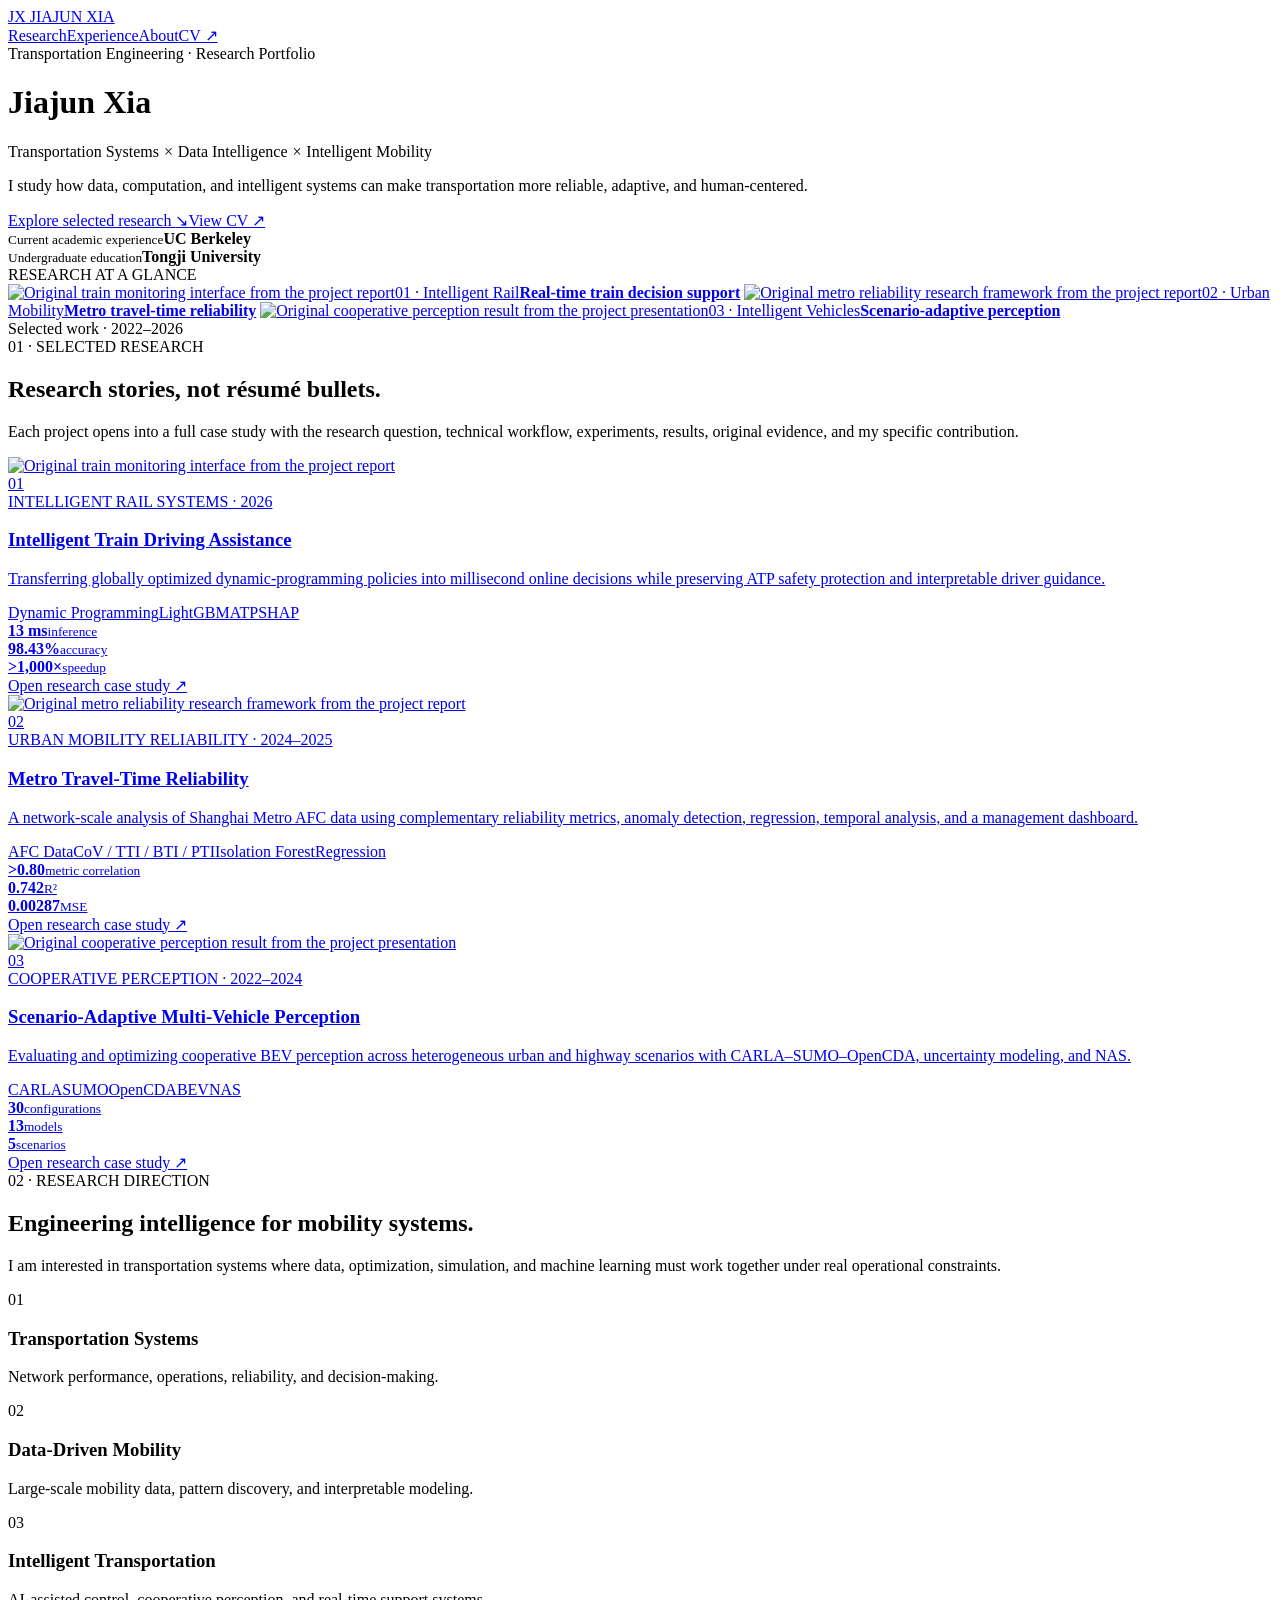
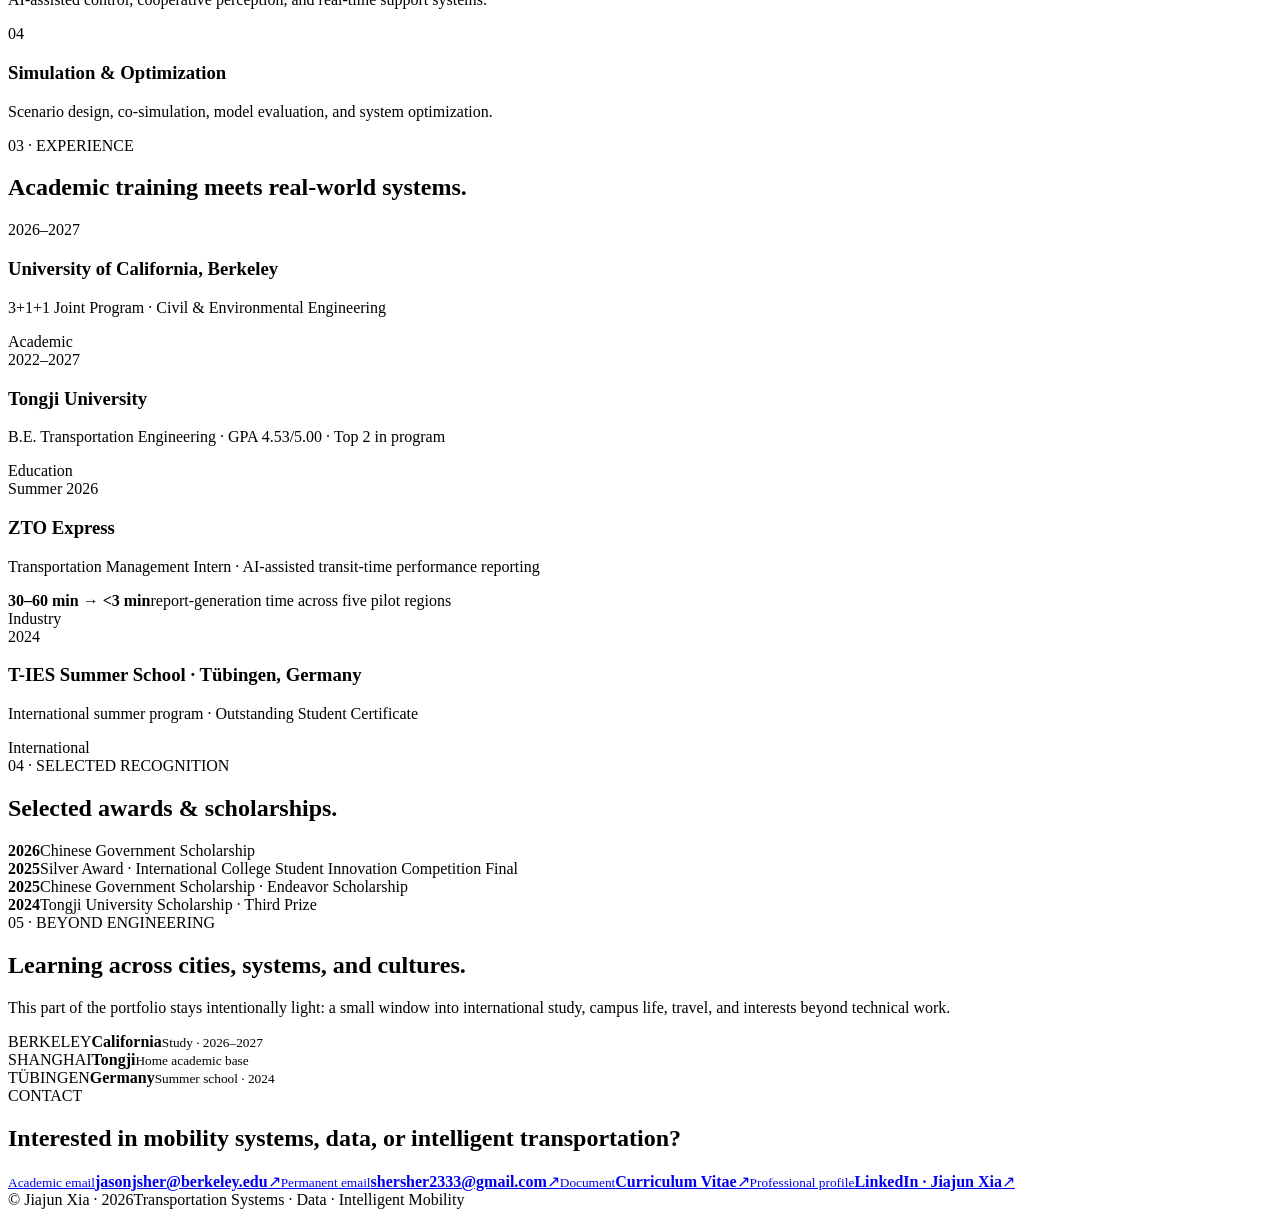
==== index.html @ 00200a8c "Add homepage" ====
<!DOCTYPE html>

<html lang="en">
<head>
<meta charset="utf-8"/><meta content="width=device-width,initial-scale=1" name="viewport"/>
<title>Jiajun Xia | Transportation Systems &amp; Intelligent Mobility</title>
<meta content="Jiajun Xia is a transportation engineering student and researcher working on intelligent mobility, data-driven transportation systems, and AI-enabled infrastructure." name="description"/>
<link href="styles.css" rel="stylesheet"/>
</head>
<body class="home">
<nav><div class="wrap nav-inner"><a class="brand" href="#top"><span>JX</span> JIAJUN XIA</a><div class="nav-links"><a href="#research">Research</a><a href="#experience">Experience</a><a href="#about">About</a><a class="nav-cv" href="resume_Jiajun_Xia.pdf">CV ↗</a></div></div></nav>
<main id="top">
<header class="hero-shell"><div class="wrap hero-v3">
<div class="hero-copy"><div class="status-row"><span class="status-dot"></span><span>Transportation Engineering · Research Portfolio</span></div><h1>Jiajun Xia</h1><p class="hero-domain">Transportation Systems <i>×</i> Data Intelligence <i>×</i> Intelligent Mobility</p><p class="hero-intro">I study how data, computation, and intelligent systems can make transportation more reliable, adaptive, and human-centered.</p><div class="actions"><a class="btn primary" href="#research">Explore selected research <span>↘</span></a><a class="btn ghost" href="resume_Jiajun_Xia.pdf">View CV <span>↗</span></a></div><div class="hero-affils"><div><small>Current academic experience</small><strong>UC Berkeley</strong></div><div><small>Undergraduate education</small><strong>Tongji University</strong></div></div></div>
<div aria-label="Research overview" class="hero-board"><div class="board-kicker">RESEARCH AT A GLANCE</div>
<a class="board-card board-card-a" href="research/train-driving.html"><img alt="Original train monitoring interface from the project report" src="assets/train/monitor-interface-original.jpeg"/><span>01 · Intelligent Rail</span><strong>Real-time train decision support</strong></a>
<a class="board-card board-card-b" href="research/metro-reliability.html"><img alt="Original metro reliability research framework from the project report" src="assets/metro/research-framework-original.jpeg"/><span>02 · Urban Mobility</span><strong>Metro travel-time reliability</strong></a>
<a class="board-card board-card-c" href="research/cooperative-perception.html"><img alt="Original cooperative perception result from the project presentation" src="assets/cooperative/perception-a.png"/><span>03 · Intelligent Vehicles</span><strong>Scenario-adaptive perception</strong></a>
<div class="board-note">Selected work · 2022–2026</div></div>
</div></header>
<section class="section-light" id="research"><div class="wrap"><div class="section-head-v3"><div><span class="micro-label">01 · SELECTED RESEARCH</span><h2>Research stories, not résumé bullets.</h2></div><p>Each project opens into a full case study with the research question, technical workflow, experiments, results, original evidence, and my specific contribution.</p></div>
<div class="research-stack">
<a class="research-card" href="research/train-driving.html"><div class="rc-visual"><img alt="Original train monitoring interface from the project report" src="assets/train/monitor-interface-original.jpeg"/><div class="rc-index">01</div></div><div class="rc-copy"><div class="rc-overline">INTELLIGENT RAIL SYSTEMS · 2026</div><h3>Intelligent Train Driving Assistance</h3><p>Transferring globally optimized dynamic-programming policies into millisecond online decisions while preserving ATP safety protection and interpretable driver guidance.</p><div class="tag-row"><span>Dynamic Programming</span><span>LightGBM</span><span>ATP</span><span>SHAP</span></div><div class="metric-row"><div><b>13 ms</b><small>inference</small></div><div><b>98.43%</b><small>accuracy</small></div><div><b>&gt;1,000×</b><small>speedup</small></div></div><div class="case-cta">Open research case study <span>↗</span></div></div></a>
<a class="research-card reverse" href="research/metro-reliability.html"><div class="rc-visual"><img alt="Original metro reliability research framework from the project report" src="assets/metro/research-framework-original.jpeg"/><div class="rc-index">02</div></div><div class="rc-copy"><div class="rc-overline">URBAN MOBILITY RELIABILITY · 2024–2025</div><h3>Metro Travel-Time Reliability</h3><p>A network-scale analysis of Shanghai Metro AFC data using complementary reliability metrics, anomaly detection, regression, temporal analysis, and a management dashboard.</p><div class="tag-row"><span>AFC Data</span><span>CoV / TTI / BTI / PTI</span><span>Isolation Forest</span><span>Regression</span></div><div class="metric-row"><div><b>&gt;0.80</b><small>metric correlation</small></div><div><b>0.742</b><small>R²</small></div><div><b>0.00287</b><small>MSE</small></div></div><div class="case-cta">Open research case study <span>↗</span></div></div></a>
<a class="research-card" href="research/cooperative-perception.html"><div class="rc-visual"><img alt="Original cooperative perception result from the project presentation" src="assets/cooperative/perception-a.png"/><div class="rc-index">03</div></div><div class="rc-copy"><div class="rc-overline">COOPERATIVE PERCEPTION · 2022–2024</div><h3>Scenario-Adaptive Multi-Vehicle Perception</h3><p>Evaluating and optimizing cooperative BEV perception across heterogeneous urban and highway scenarios with CARLA–SUMO–OpenCDA, uncertainty modeling, and NAS.</p><div class="tag-row"><span>CARLA</span><span>SUMO</span><span>OpenCDA</span><span>BEV</span><span>NAS</span></div><div class="metric-row"><div><b>30</b><small>configurations</small></div><div><b>13</b><small>models</small></div><div><b>5</b><small>scenarios</small></div></div><div class="case-cta">Open research case study <span>↗</span></div></div></a>
</div></div></section>
<section class="capability-section" id="about"><div class="wrap capability-grid"><div class="capability-copy"><span class="micro-label light">02 · RESEARCH DIRECTION</span><h2>Engineering intelligence for mobility systems.</h2><p>I am interested in transportation systems where data, optimization, simulation, and machine learning must work together under real operational constraints.</p></div><div class="capability-map"><div class="cap-item"><span>01</span><h3>Transportation Systems</h3><p>Network performance, operations, reliability, and decision-making.</p></div><div class="cap-item"><span>02</span><h3>Data-Driven Mobility</h3><p>Large-scale mobility data, pattern discovery, and interpretable modeling.</p></div><div class="cap-item"><span>03</span><h3>Intelligent Transportation</h3><p>AI-assisted control, cooperative perception, and real-time support systems.</p></div><div class="cap-item"><span>04</span><h3>Simulation &amp; Optimization</h3><p>Scenario design, co-simulation, model evaluation, and system optimization.</p></div></div></div></section>
<section class="section-light" id="experience"><div class="wrap"><div class="section-head-v3 compact"><div><span class="micro-label">03 · EXPERIENCE</span><h2>Academic training meets real-world systems.</h2></div></div><div class="timeline-v3"><div class="tl-row"><div class="tl-year">2026–2027</div><div class="tl-dot"></div><div class="tl-main"><h3>University of California, Berkeley</h3><p>3+1+1 Joint Program · Civil &amp; Environmental Engineering</p></div><div class="tl-type">Academic</div></div><div class="tl-row"><div class="tl-year">2022–2027</div><div class="tl-dot"></div><div class="tl-main"><h3>Tongji University</h3><p>B.E. Transportation Engineering · GPA 4.53/5.00 · Top 2 in program</p></div><div class="tl-type">Education</div></div><div class="tl-row"><div class="tl-year">Summer 2026</div><div class="tl-dot accent"></div><div class="tl-main"><h3>ZTO Express</h3><p>Transportation Management Intern · AI-assisted transit-time performance reporting</p><div class="impact-inline"><b>30–60 min → &lt;3 min</b><span>report-generation time across five pilot regions</span></div></div><div class="tl-type">Industry</div></div><div class="tl-row"><div class="tl-year">2024</div><div class="tl-dot"></div><div class="tl-main"><h3>T-IES Summer School · Tübingen, Germany</h3><p>International summer program · Outstanding Student Certificate</p></div><div class="tl-type">International</div></div></div></div></section>
<section class="recognition-v3"><div class="wrap recog-grid"><div><span class="micro-label light">04 · SELECTED RECOGNITION</span><h2>Selected awards &amp; scholarships.</h2></div><div class="recog-list"><div><b>2026</b><span>Chinese Government Scholarship</span></div><div><b>2025</b><span>Silver Award · International College Student Innovation Competition Final</span></div><div><b>2025</b><span>Chinese Government Scholarship · Endeavor Scholarship</span></div><div><b>2024</b><span>Tongji University Scholarship · Third Prize</span></div></div></div></section>
<section class="beyond-v3"><div class="wrap"><div class="section-head-v3"><div><span class="micro-label">05 · BEYOND ENGINEERING</span><h2>Learning across cities, systems, and cultures.</h2></div><p>This part of the portfolio stays intentionally light: a small window into international study, campus life, travel, and interests beyond technical work.</p></div><div class="place-v3-grid"><div class="place-v3"><span>BERKELEY</span><strong>California</strong><small>Study · 2026–2027</small></div><div class="place-v3"><span>SHANGHAI</span><strong>Tongji</strong><small>Home academic base</small></div><div class="place-v3"><span>TÜBINGEN</span><strong>Germany</strong><small>Summer school · 2024</small></div></div></div></section>
<section class="contact-v3" id="contact"><div class="wrap contact-v3-inner"><div><span class="micro-label light">CONTACT</span><h2>Interested in mobility systems, data, or intelligent transportation?</h2></div><div class="contact-links"><a href="mailto:jasonjsher@berkeley.edu"><small>Academic email</small><strong>jasonjsher@berkeley.edu</strong><span>↗</span></a><a href="mailto:shersher2333@gmail.com"><small>Permanent email</small><strong>shersher2333@gmail.com</strong><span>↗</span></a><a href="resume_Jiajun_Xia.pdf"><small>Document</small><strong>Curriculum Vitae</strong><span>↗</span></a><a href="https://www.linkedin.com/in/jiajun-xia-87ab18298/" rel="noopener noreferrer" target="_blank"><small>Professional profile</small><strong>LinkedIn · Jiajun Xia</strong><span>↗</span></a></div><footer><span>© Jiajun Xia · 2026</span><span>Transportation Systems · Data · Intelligent Mobility</span></footer></div></section>
</main></body></html>
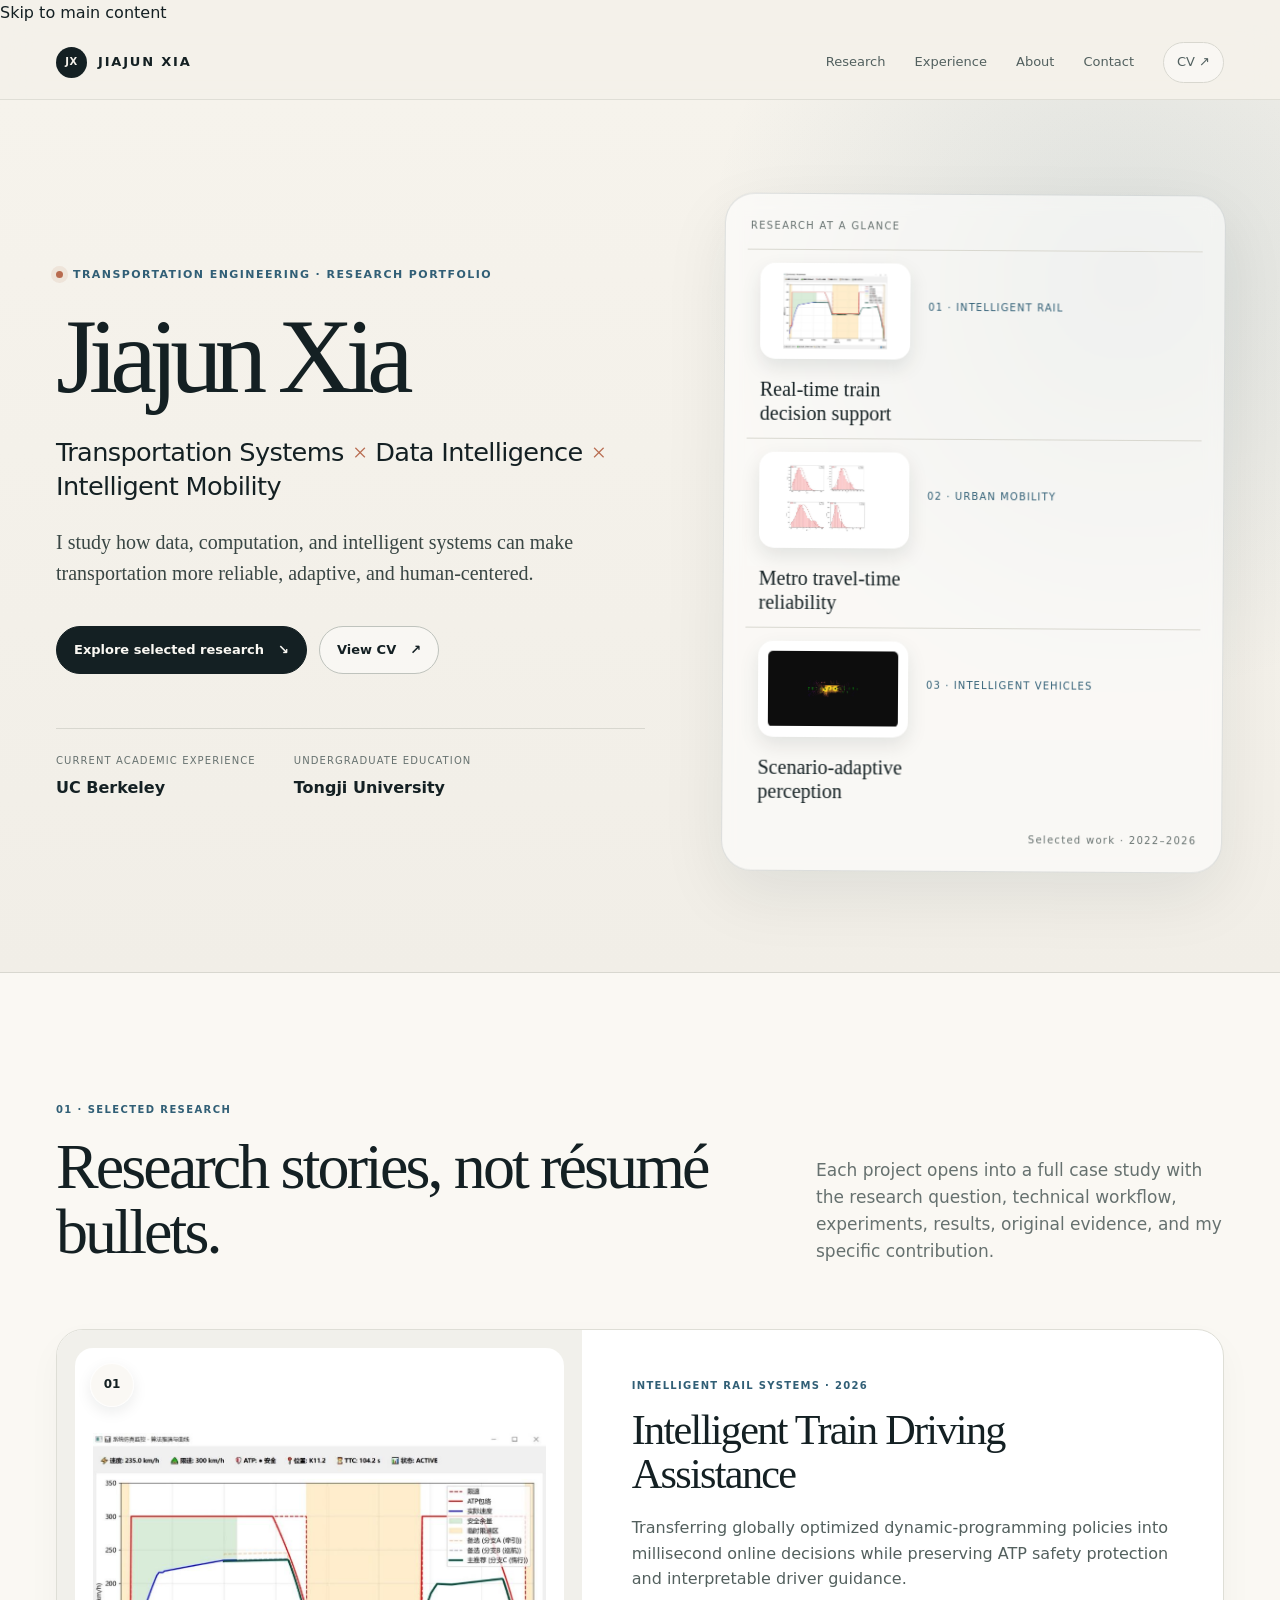
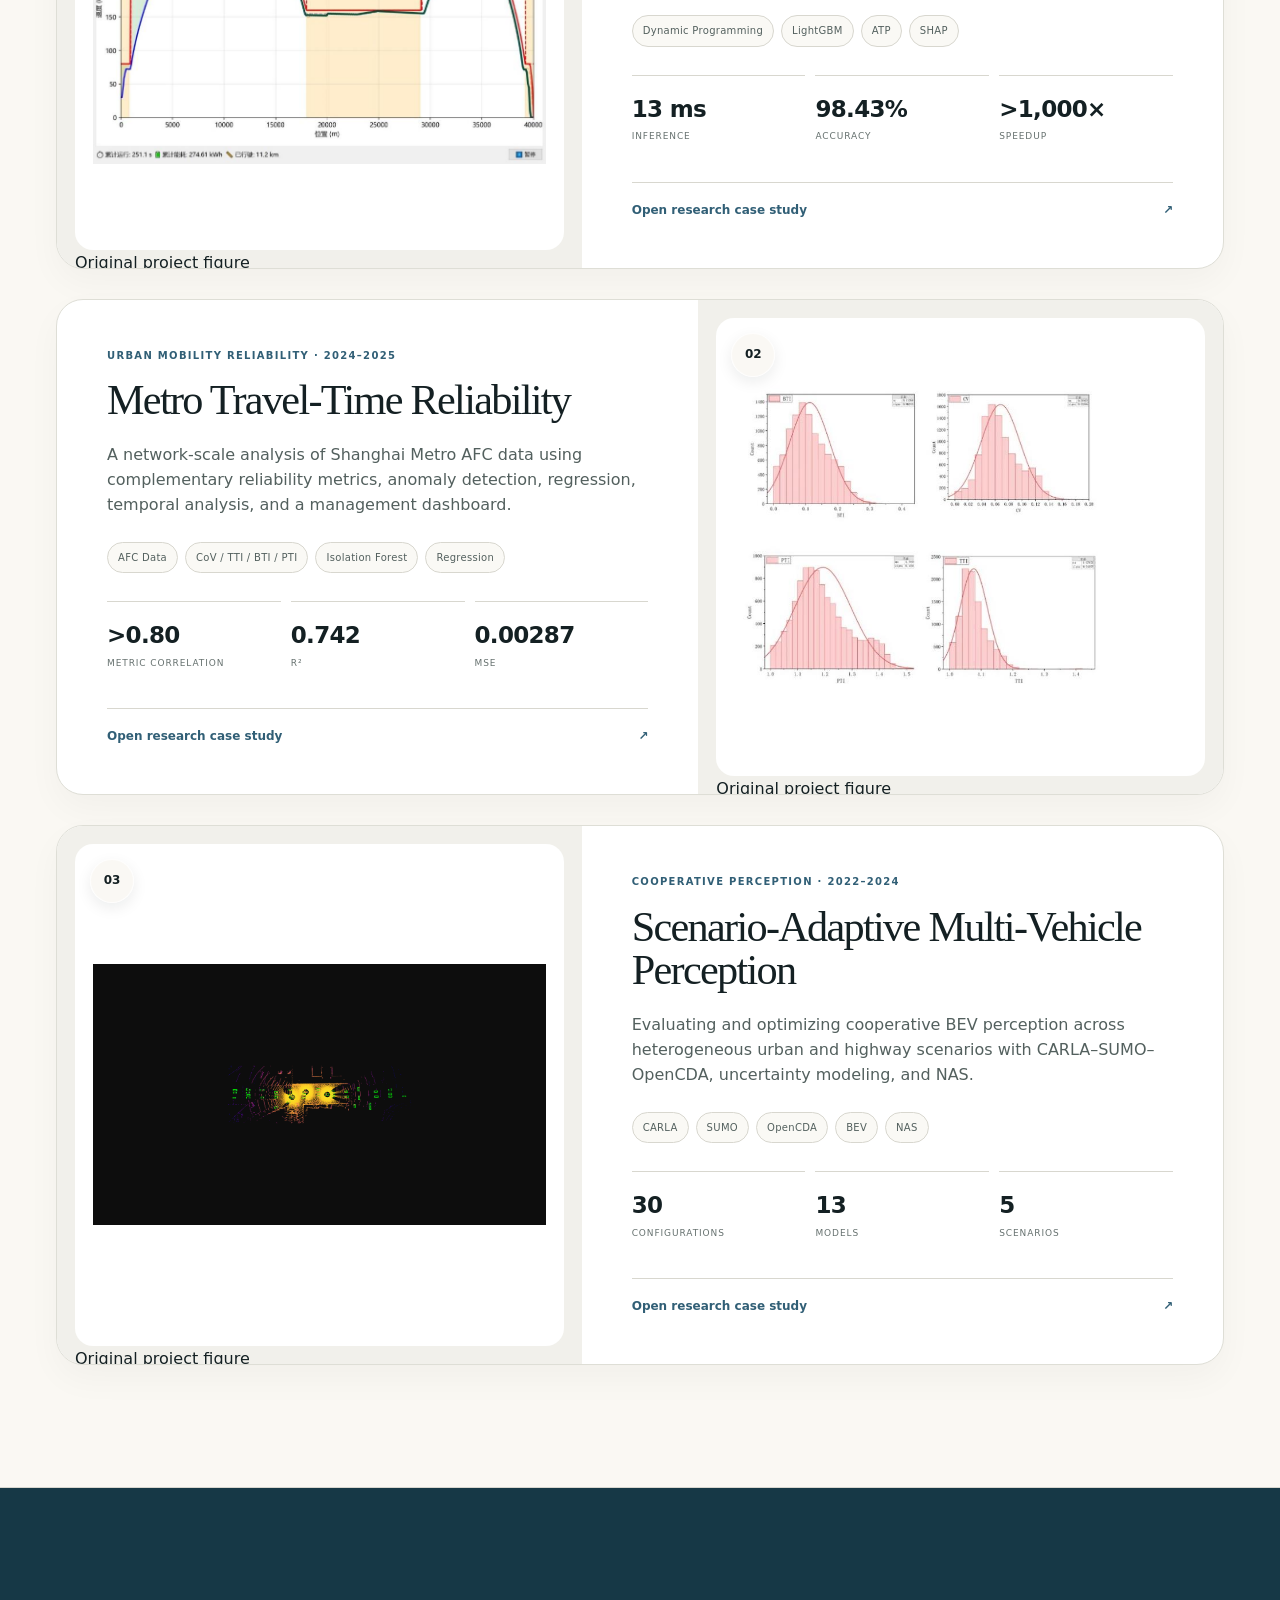
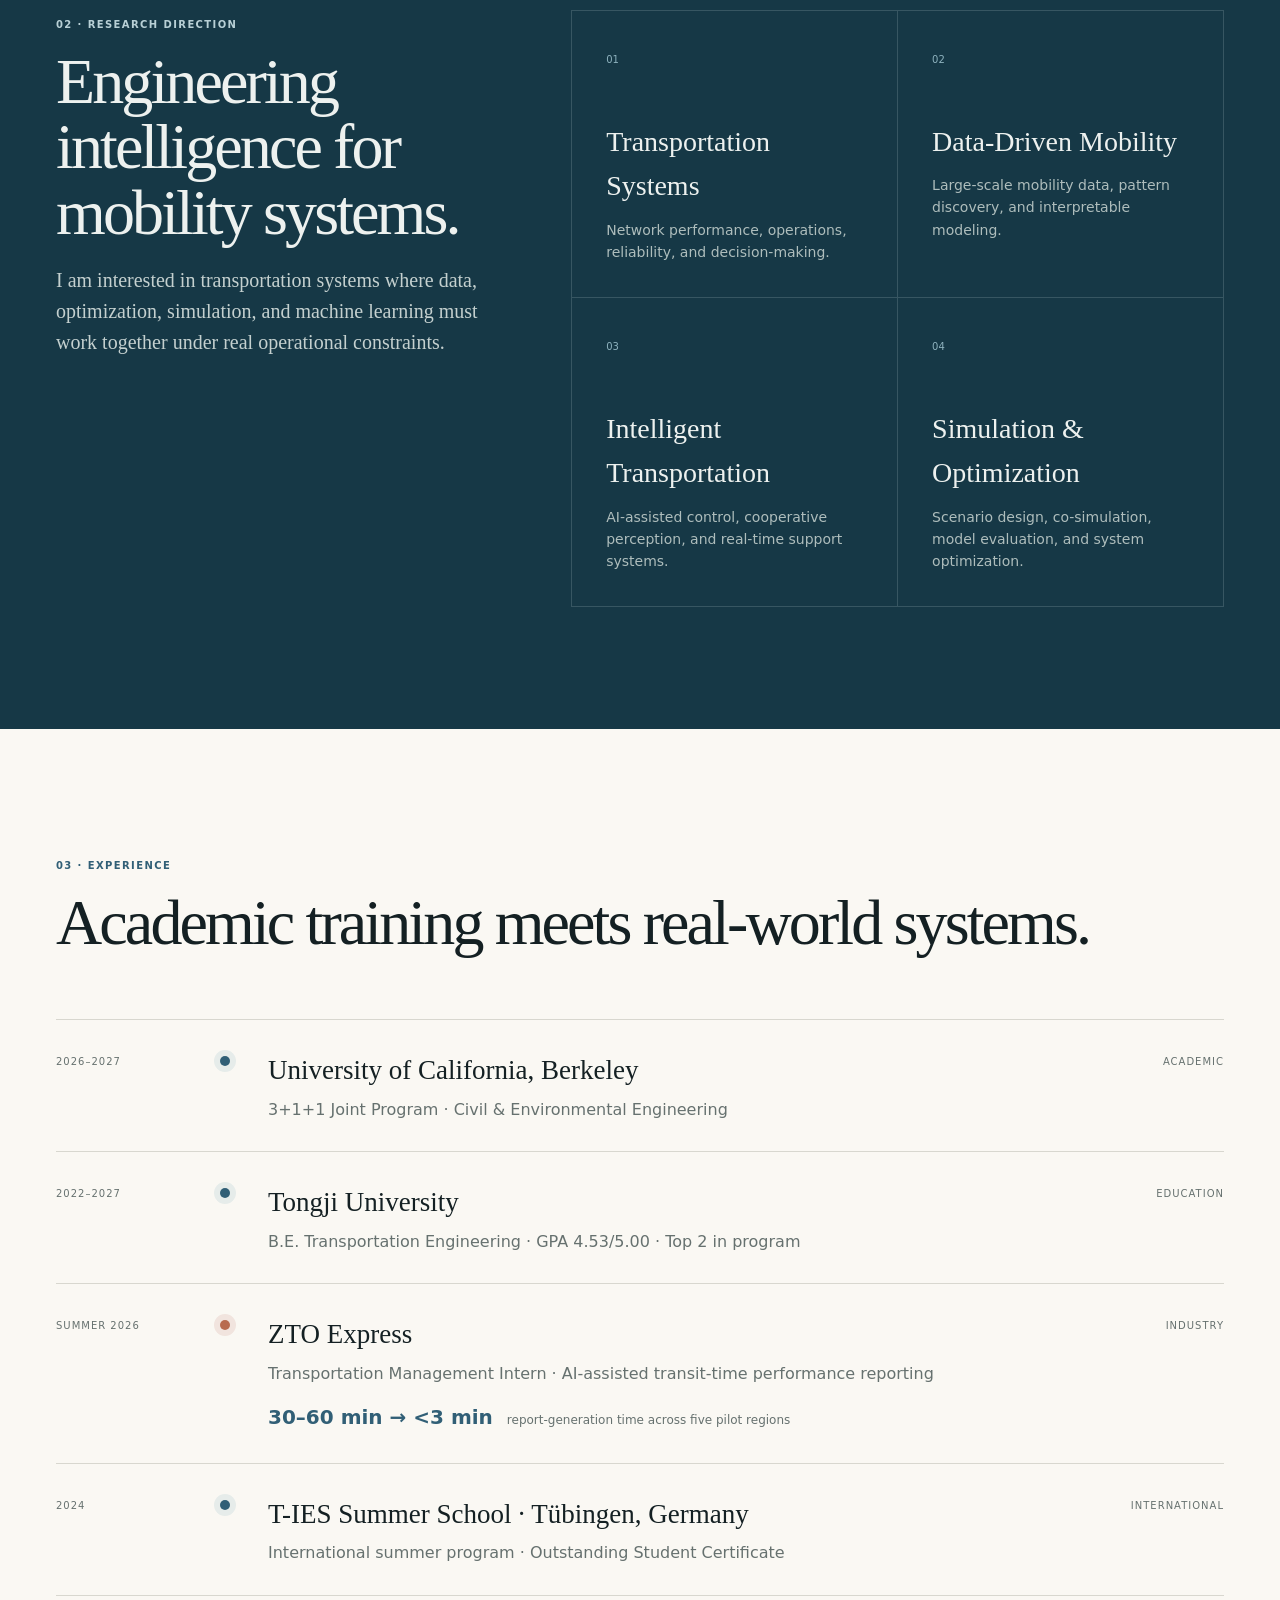
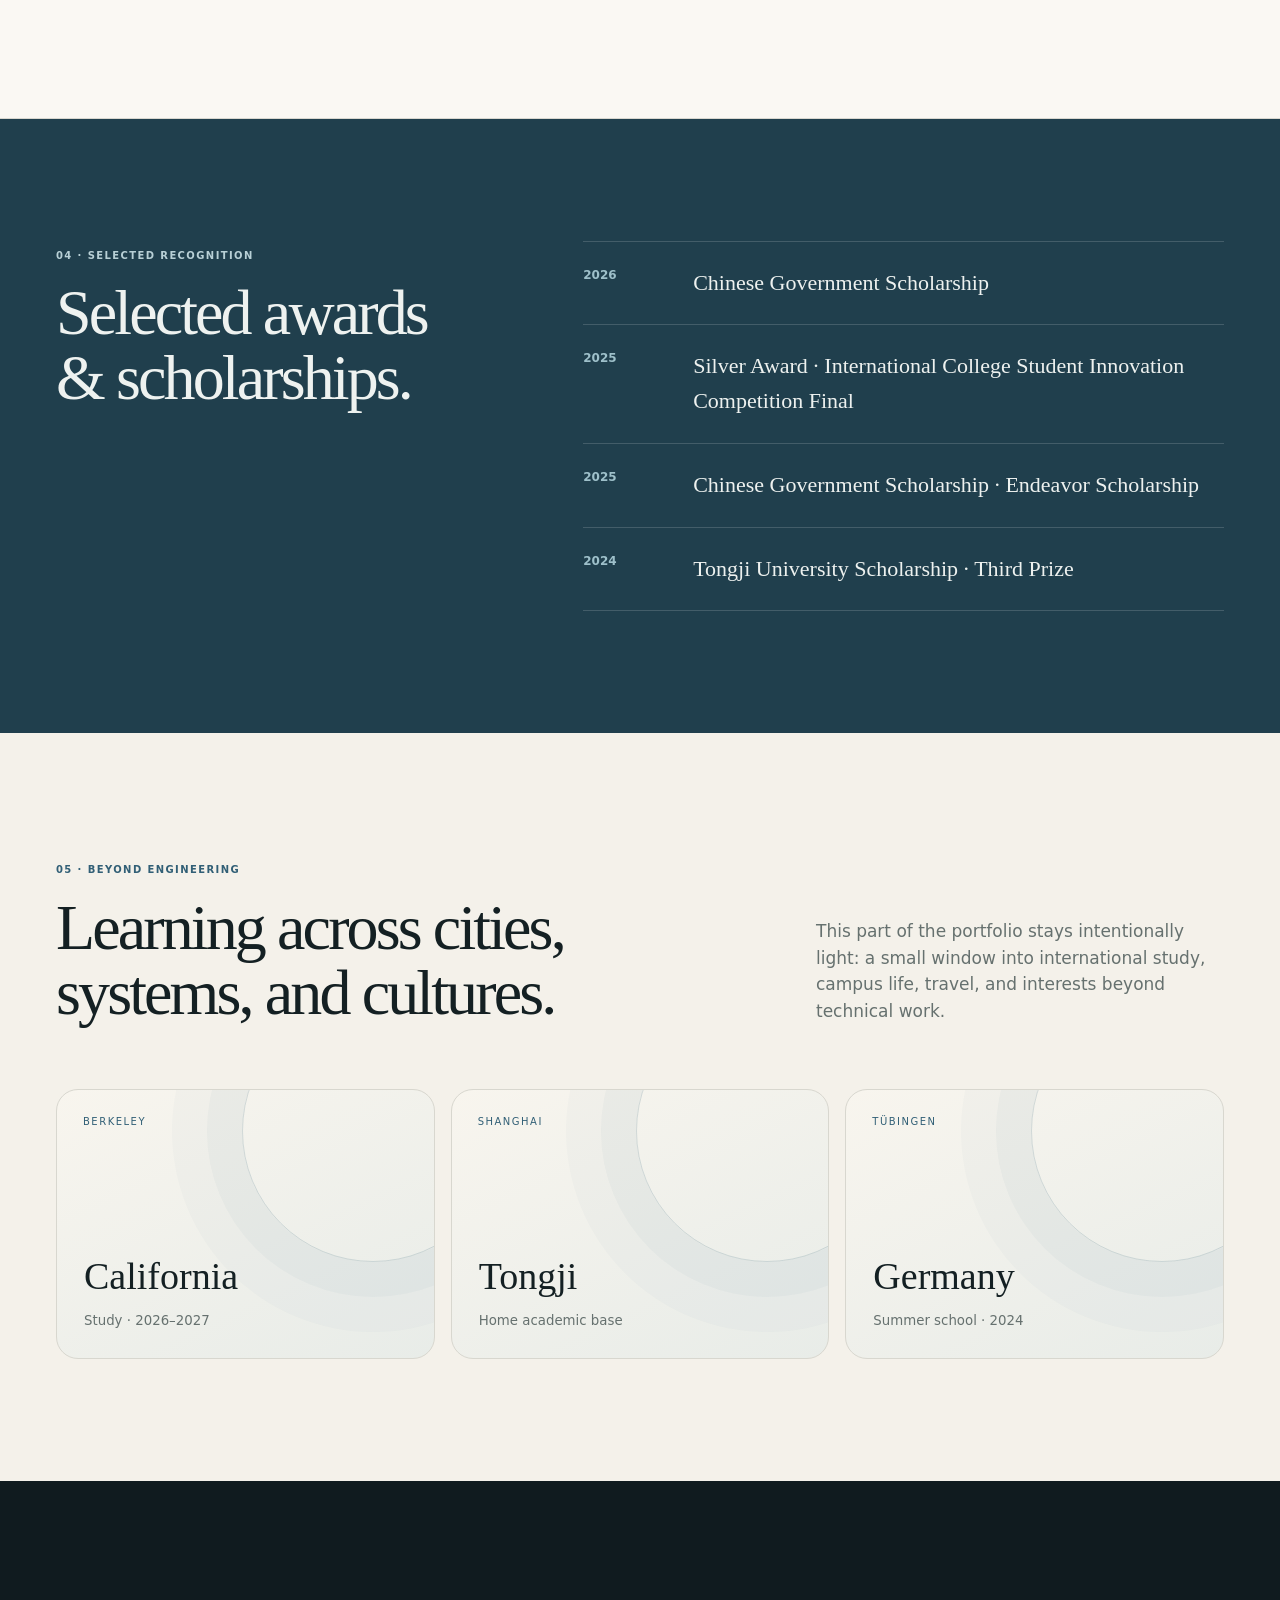
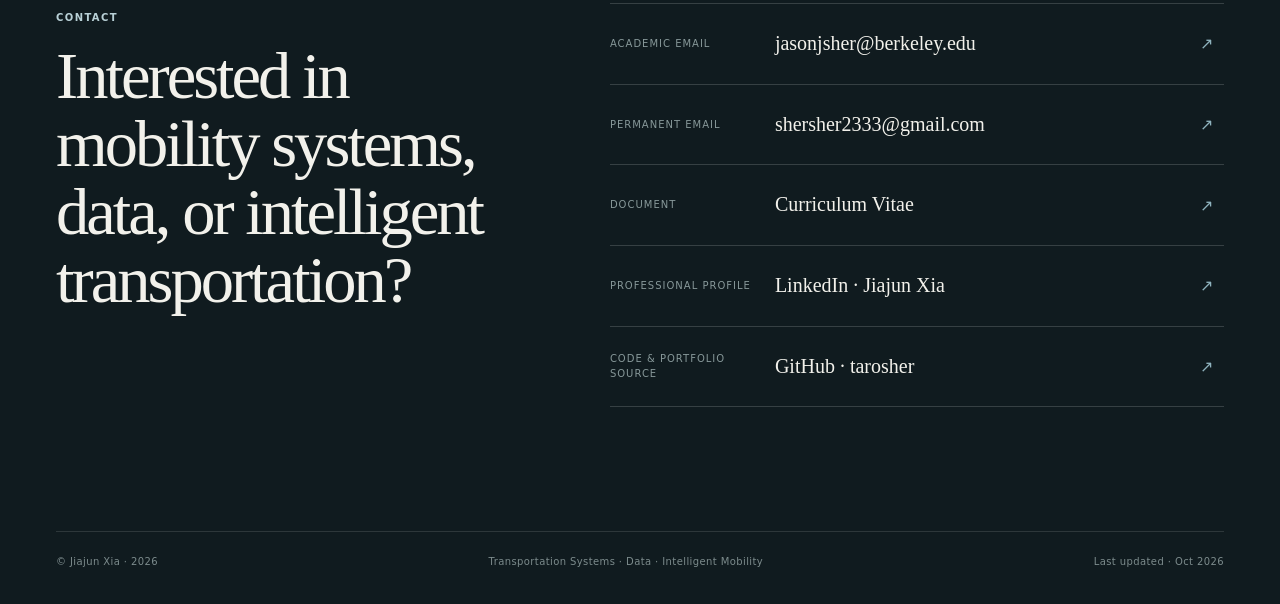
==== commit 375423c9: "Polish homepage presentation, metadata, navigation, and provenance" ====
--- a/index.html
+++ b/index.html
@@ -6,27 +6,27 @@
 <title>Jiajun Xia | Transportation Systems &amp; Intelligent Mobility</title>
 <meta content="Jiajun Xia is a transportation engineering student and researcher working on intelligent mobility, data-driven transportation systems, and AI-enabled infrastructure." name="description"/>
 <link href="styles.css" rel="stylesheet"/>
-</head>
-<body class="home">
-<nav><div class="wrap nav-inner"><a class="brand" href="#top"><span>JX</span> JIAJUN XIA</a><div class="nav-links"><a href="#research">Research</a><a href="#experience">Experience</a><a href="#about">About</a><a class="nav-cv" href="resume_Jiajun_Xia.pdf">CV ↗</a></div></div></nav>
+<meta content="#f4f1ea" name="theme-color"/><meta content="index, follow" name="robots"/><meta content="Jiajun Xia | Transportation Systems &amp; Intelligent Mobility" property="og:title"/><meta content="Academic portfolio of Jiajun Xia, focused on transportation systems, data-driven mobility, intelligent transportation, and simulation." property="og:description"/><meta content="website" property="og:type"/><meta content="https://jiajun-xia-website.vercel.app/" property="og:url"/><meta content="summary" name="twitter:card"/><link href="favicon.svg" rel="icon" type="image/svg+xml"/><link href="https://jiajun-xia-website.vercel.app/" rel="canonical"/></head>
+<body class="home"><a class="skip-link" href="#top">Skip to main content</a>
+<nav><div class="wrap nav-inner"><a class="brand" href="#top"><span>JX</span> JIAJUN XIA</a><div class="nav-links"><a href="#research">Research</a><a href="#experience">Experience</a><a href="#about">About</a><a href="#contact">Contact</a><a class="nav-cv" href="resume_Jiajun_Xia.pdf" rel="noopener noreferrer" target="_blank">CV ↗</a></div></div></nav>
 <main id="top">
 <header class="hero-shell"><div class="wrap hero-v3">
-<div class="hero-copy"><div class="status-row"><span class="status-dot"></span><span>Transportation Engineering · Research Portfolio</span></div><h1>Jiajun Xia</h1><p class="hero-domain">Transportation Systems <i>×</i> Data Intelligence <i>×</i> Intelligent Mobility</p><p class="hero-intro">I study how data, computation, and intelligent systems can make transportation more reliable, adaptive, and human-centered.</p><div class="actions"><a class="btn primary" href="#research">Explore selected research <span>↘</span></a><a class="btn ghost" href="resume_Jiajun_Xia.pdf">View CV <span>↗</span></a></div><div class="hero-affils"><div><small>Current academic experience</small><strong>UC Berkeley</strong></div><div><small>Undergraduate education</small><strong>Tongji University</strong></div></div></div>
+<div class="hero-copy"><div class="status-row"><span class="status-dot"></span><span>Transportation Engineering · Research Portfolio</span></div><h1>Jiajun Xia</h1><p class="hero-domain">Transportation Systems <i>×</i> Data Intelligence <i>×</i> Intelligent Mobility</p><p class="hero-intro">I study how data, computation, and intelligent systems can make transportation more reliable, adaptive, and human-centered.</p><div class="actions"><a class="btn primary" href="#research">Explore selected research <span>↘</span></a><a class="btn ghost" href="resume_Jiajun_Xia.pdf" rel="noopener noreferrer" target="_blank">View CV <span>↗</span></a></div><div class="hero-affils"><div><small>Current academic experience</small><strong>UC Berkeley</strong></div><div><small>Undergraduate education</small><strong>Tongji University</strong></div></div></div>
 <div aria-label="Research overview" class="hero-board"><div class="board-kicker">RESEARCH AT A GLANCE</div>
 <a class="board-card board-card-a" href="research/train-driving.html"><img alt="Original train monitoring interface from the project report" src="assets/train/monitor-interface-original.jpeg"/><span>01 · Intelligent Rail</span><strong>Real-time train decision support</strong></a>
-<a class="board-card board-card-b" href="research/metro-reliability.html"><img alt="Original metro reliability research framework from the project report" src="assets/metro/research-framework-original.jpeg"/><span>02 · Urban Mobility</span><strong>Metro travel-time reliability</strong></a>
+<a class="board-card board-card-b" href="research/metro-reliability.html"><img alt="Original metro travel-time reliability distributions from the project report" src="assets/metro/reliability-distributions.jpg"/><span>02 · Urban Mobility</span><strong>Metro travel-time reliability</strong></a>
 <a class="board-card board-card-c" href="research/cooperative-perception.html"><img alt="Original cooperative perception result from the project presentation" src="assets/cooperative/perception-a.png"/><span>03 · Intelligent Vehicles</span><strong>Scenario-adaptive perception</strong></a>
 <div class="board-note">Selected work · 2022–2026</div></div>
 </div></header>
 <section class="section-light" id="research"><div class="wrap"><div class="section-head-v3"><div><span class="micro-label">01 · SELECTED RESEARCH</span><h2>Research stories, not résumé bullets.</h2></div><p>Each project opens into a full case study with the research question, technical workflow, experiments, results, original evidence, and my specific contribution.</p></div>
 <div class="research-stack">
-<a class="research-card" href="research/train-driving.html"><div class="rc-visual"><img alt="Original train monitoring interface from the project report" src="assets/train/monitor-interface-original.jpeg"/><div class="rc-index">01</div></div><div class="rc-copy"><div class="rc-overline">INTELLIGENT RAIL SYSTEMS · 2026</div><h3>Intelligent Train Driving Assistance</h3><p>Transferring globally optimized dynamic-programming policies into millisecond online decisions while preserving ATP safety protection and interpretable driver guidance.</p><div class="tag-row"><span>Dynamic Programming</span><span>LightGBM</span><span>ATP</span><span>SHAP</span></div><div class="metric-row"><div><b>13 ms</b><small>inference</small></div><div><b>98.43%</b><small>accuracy</small></div><div><b>&gt;1,000×</b><small>speedup</small></div></div><div class="case-cta">Open research case study <span>↗</span></div></div></a>
-<a class="research-card reverse" href="research/metro-reliability.html"><div class="rc-visual"><img alt="Original metro reliability research framework from the project report" src="assets/metro/research-framework-original.jpeg"/><div class="rc-index">02</div></div><div class="rc-copy"><div class="rc-overline">URBAN MOBILITY RELIABILITY · 2024–2025</div><h3>Metro Travel-Time Reliability</h3><p>A network-scale analysis of Shanghai Metro AFC data using complementary reliability metrics, anomaly detection, regression, temporal analysis, and a management dashboard.</p><div class="tag-row"><span>AFC Data</span><span>CoV / TTI / BTI / PTI</span><span>Isolation Forest</span><span>Regression</span></div><div class="metric-row"><div><b>&gt;0.80</b><small>metric correlation</small></div><div><b>0.742</b><small>R²</small></div><div><b>0.00287</b><small>MSE</small></div></div><div class="case-cta">Open research case study <span>↗</span></div></div></a>
-<a class="research-card" href="research/cooperative-perception.html"><div class="rc-visual"><img alt="Original cooperative perception result from the project presentation" src="assets/cooperative/perception-a.png"/><div class="rc-index">03</div></div><div class="rc-copy"><div class="rc-overline">COOPERATIVE PERCEPTION · 2022–2024</div><h3>Scenario-Adaptive Multi-Vehicle Perception</h3><p>Evaluating and optimizing cooperative BEV perception across heterogeneous urban and highway scenarios with CARLA–SUMO–OpenCDA, uncertainty modeling, and NAS.</p><div class="tag-row"><span>CARLA</span><span>SUMO</span><span>OpenCDA</span><span>BEV</span><span>NAS</span></div><div class="metric-row"><div><b>30</b><small>configurations</small></div><div><b>13</b><small>models</small></div><div><b>5</b><small>scenarios</small></div></div><div class="case-cta">Open research case study <span>↗</span></div></div></a>
+<a class="research-card" href="research/train-driving.html"><div class="rc-visual"><img alt="Original train monitoring interface from the project report" decoding="async" loading="lazy" src="assets/train/monitor-interface-original.jpeg"/><div class="rc-index">01</div><span class="artifact-badge">Original project figure</span></div><div class="rc-copy"><div class="rc-overline">INTELLIGENT RAIL SYSTEMS · 2026</div><h3>Intelligent Train Driving Assistance</h3><p>Transferring globally optimized dynamic-programming policies into millisecond online decisions while preserving ATP safety protection and interpretable driver guidance.</p><div class="tag-row"><span>Dynamic Programming</span><span>LightGBM</span><span>ATP</span><span>SHAP</span></div><div class="metric-row"><div><b>13 ms</b><small>inference</small></div><div><b>98.43%</b><small>accuracy</small></div><div><b>&gt;1,000×</b><small>speedup</small></div></div><div class="case-cta">Open research case study <span>↗</span></div></div></a>
+<a class="research-card reverse" href="research/metro-reliability.html"><div class="rc-visual"><img alt="Original metro travel-time reliability distributions from the project report" decoding="async" loading="lazy" src="assets/metro/reliability-distributions.jpg"/><div class="rc-index">02</div><span class="artifact-badge">Original project figure</span></div><div class="rc-copy"><div class="rc-overline">URBAN MOBILITY RELIABILITY · 2024–2025</div><h3>Metro Travel-Time Reliability</h3><p>A network-scale analysis of Shanghai Metro AFC data using complementary reliability metrics, anomaly detection, regression, temporal analysis, and a management dashboard.</p><div class="tag-row"><span>AFC Data</span><span>CoV / TTI / BTI / PTI</span><span>Isolation Forest</span><span>Regression</span></div><div class="metric-row"><div><b>&gt;0.80</b><small>metric correlation</small></div><div><b>0.742</b><small>R²</small></div><div><b>0.00287</b><small>MSE</small></div></div><div class="case-cta">Open research case study <span>↗</span></div></div></a>
+<a class="research-card" href="research/cooperative-perception.html"><div class="rc-visual"><img alt="Original cooperative perception result from the project presentation" decoding="async" loading="lazy" src="assets/cooperative/perception-a.png"/><div class="rc-index">03</div><span class="artifact-badge">Original project figure</span></div><div class="rc-copy"><div class="rc-overline">COOPERATIVE PERCEPTION · 2022–2024</div><h3>Scenario-Adaptive Multi-Vehicle Perception</h3><p>Evaluating and optimizing cooperative BEV perception across heterogeneous urban and highway scenarios with CARLA–SUMO–OpenCDA, uncertainty modeling, and NAS.</p><div class="tag-row"><span>CARLA</span><span>SUMO</span><span>OpenCDA</span><span>BEV</span><span>NAS</span></div><div class="metric-row"><div><b>30</b><small>configurations</small></div><div><b>13</b><small>models</small></div><div><b>5</b><small>scenarios</small></div></div><div class="case-cta">Open research case study <span>↗</span></div></div></a>
 </div></div></section>
 <section class="capability-section" id="about"><div class="wrap capability-grid"><div class="capability-copy"><span class="micro-label light">02 · RESEARCH DIRECTION</span><h2>Engineering intelligence for mobility systems.</h2><p>I am interested in transportation systems where data, optimization, simulation, and machine learning must work together under real operational constraints.</p></div><div class="capability-map"><div class="cap-item"><span>01</span><h3>Transportation Systems</h3><p>Network performance, operations, reliability, and decision-making.</p></div><div class="cap-item"><span>02</span><h3>Data-Driven Mobility</h3><p>Large-scale mobility data, pattern discovery, and interpretable modeling.</p></div><div class="cap-item"><span>03</span><h3>Intelligent Transportation</h3><p>AI-assisted control, cooperative perception, and real-time support systems.</p></div><div class="cap-item"><span>04</span><h3>Simulation &amp; Optimization</h3><p>Scenario design, co-simulation, model evaluation, and system optimization.</p></div></div></div></section>
 <section class="section-light" id="experience"><div class="wrap"><div class="section-head-v3 compact"><div><span class="micro-label">03 · EXPERIENCE</span><h2>Academic training meets real-world systems.</h2></div></div><div class="timeline-v3"><div class="tl-row"><div class="tl-year">2026–2027</div><div class="tl-dot"></div><div class="tl-main"><h3>University of California, Berkeley</h3><p>3+1+1 Joint Program · Civil &amp; Environmental Engineering</p></div><div class="tl-type">Academic</div></div><div class="tl-row"><div class="tl-year">2022–2027</div><div class="tl-dot"></div><div class="tl-main"><h3>Tongji University</h3><p>B.E. Transportation Engineering · GPA 4.53/5.00 · Top 2 in program</p></div><div class="tl-type">Education</div></div><div class="tl-row"><div class="tl-year">Summer 2026</div><div class="tl-dot accent"></div><div class="tl-main"><h3>ZTO Express</h3><p>Transportation Management Intern · AI-assisted transit-time performance reporting</p><div class="impact-inline"><b>30–60 min → &lt;3 min</b><span>report-generation time across five pilot regions</span></div></div><div class="tl-type">Industry</div></div><div class="tl-row"><div class="tl-year">2024</div><div class="tl-dot"></div><div class="tl-main"><h3>T-IES Summer School · Tübingen, Germany</h3><p>International summer program · Outstanding Student Certificate</p></div><div class="tl-type">International</div></div></div></div></section>
 <section class="recognition-v3"><div class="wrap recog-grid"><div><span class="micro-label light">04 · SELECTED RECOGNITION</span><h2>Selected awards &amp; scholarships.</h2></div><div class="recog-list"><div><b>2026</b><span>Chinese Government Scholarship</span></div><div><b>2025</b><span>Silver Award · International College Student Innovation Competition Final</span></div><div><b>2025</b><span>Chinese Government Scholarship · Endeavor Scholarship</span></div><div><b>2024</b><span>Tongji University Scholarship · Third Prize</span></div></div></div></section>
 <section class="beyond-v3"><div class="wrap"><div class="section-head-v3"><div><span class="micro-label">05 · BEYOND ENGINEERING</span><h2>Learning across cities, systems, and cultures.</h2></div><p>This part of the portfolio stays intentionally light: a small window into international study, campus life, travel, and interests beyond technical work.</p></div><div class="place-v3-grid"><div class="place-v3"><span>BERKELEY</span><strong>California</strong><small>Study · 2026–2027</small></div><div class="place-v3"><span>SHANGHAI</span><strong>Tongji</strong><small>Home academic base</small></div><div class="place-v3"><span>TÜBINGEN</span><strong>Germany</strong><small>Summer school · 2024</small></div></div></div></section>
-<section class="contact-v3" id="contact"><div class="wrap contact-v3-inner"><div><span class="micro-label light">CONTACT</span><h2>Interested in mobility systems, data, or intelligent transportation?</h2></div><div class="contact-links"><a href="mailto:jasonjsher@berkeley.edu"><small>Academic email</small><strong>jasonjsher@berkeley.edu</strong><span>↗</span></a><a href="mailto:shersher2333@gmail.com"><small>Permanent email</small><strong>shersher2333@gmail.com</strong><span>↗</span></a><a href="resume_Jiajun_Xia.pdf"><small>Document</small><strong>Curriculum Vitae</strong><span>↗</span></a><a href="https://www.linkedin.com/in/jiajun-xia-87ab18298/" rel="noopener noreferrer" target="_blank"><small>Professional profile</small><strong>LinkedIn · Jiajun Xia</strong><span>↗</span></a></div><footer><span>© Jiajun Xia · 2026</span><span>Transportation Systems · Data · Intelligent Mobility</span></footer></div></section>
+<section class="contact-v3" id="contact"><div class="wrap contact-v3-inner"><div><span class="micro-label light">CONTACT</span><h2>Interested in mobility systems, data, or intelligent transportation?</h2></div><div class="contact-links"><a href="mailto:jasonjsher@berkeley.edu"><small>Academic email</small><strong>jasonjsher@berkeley.edu</strong><span>↗</span></a><a href="mailto:shersher2333@gmail.com"><small>Permanent email</small><strong>shersher2333@gmail.com</strong><span>↗</span></a><a href="resume_Jiajun_Xia.pdf" rel="noopener noreferrer" target="_blank"><small>Document</small><strong>Curriculum Vitae</strong><span>↗</span></a><a href="https://www.linkedin.com/in/jiajun-xia-87ab18298/" rel="noopener noreferrer" target="_blank"><small>Professional profile</small><strong>LinkedIn · Jiajun Xia</strong><span>↗</span></a><a href="https://github.com/tarosher" rel="noopener noreferrer" target="_blank"><small>Code &amp; portfolio source</small><strong>GitHub · tarosher</strong><span>↗</span></a></div><footer><span>© Jiajun Xia · 2026</span><span>Transportation Systems · Data · Intelligent Mobility</span><span class="update-note">Last updated · Oct 2026</span></footer></div></section>
 </main></body></html>
--- a/styles.css
+++ b/styles.css
@@ -0,0 +1,4 @@
+@import url('styles-1.css');
+@import url('styles-2.css');
+@import url('styles-3.css');
+@import url('styles-4.css');
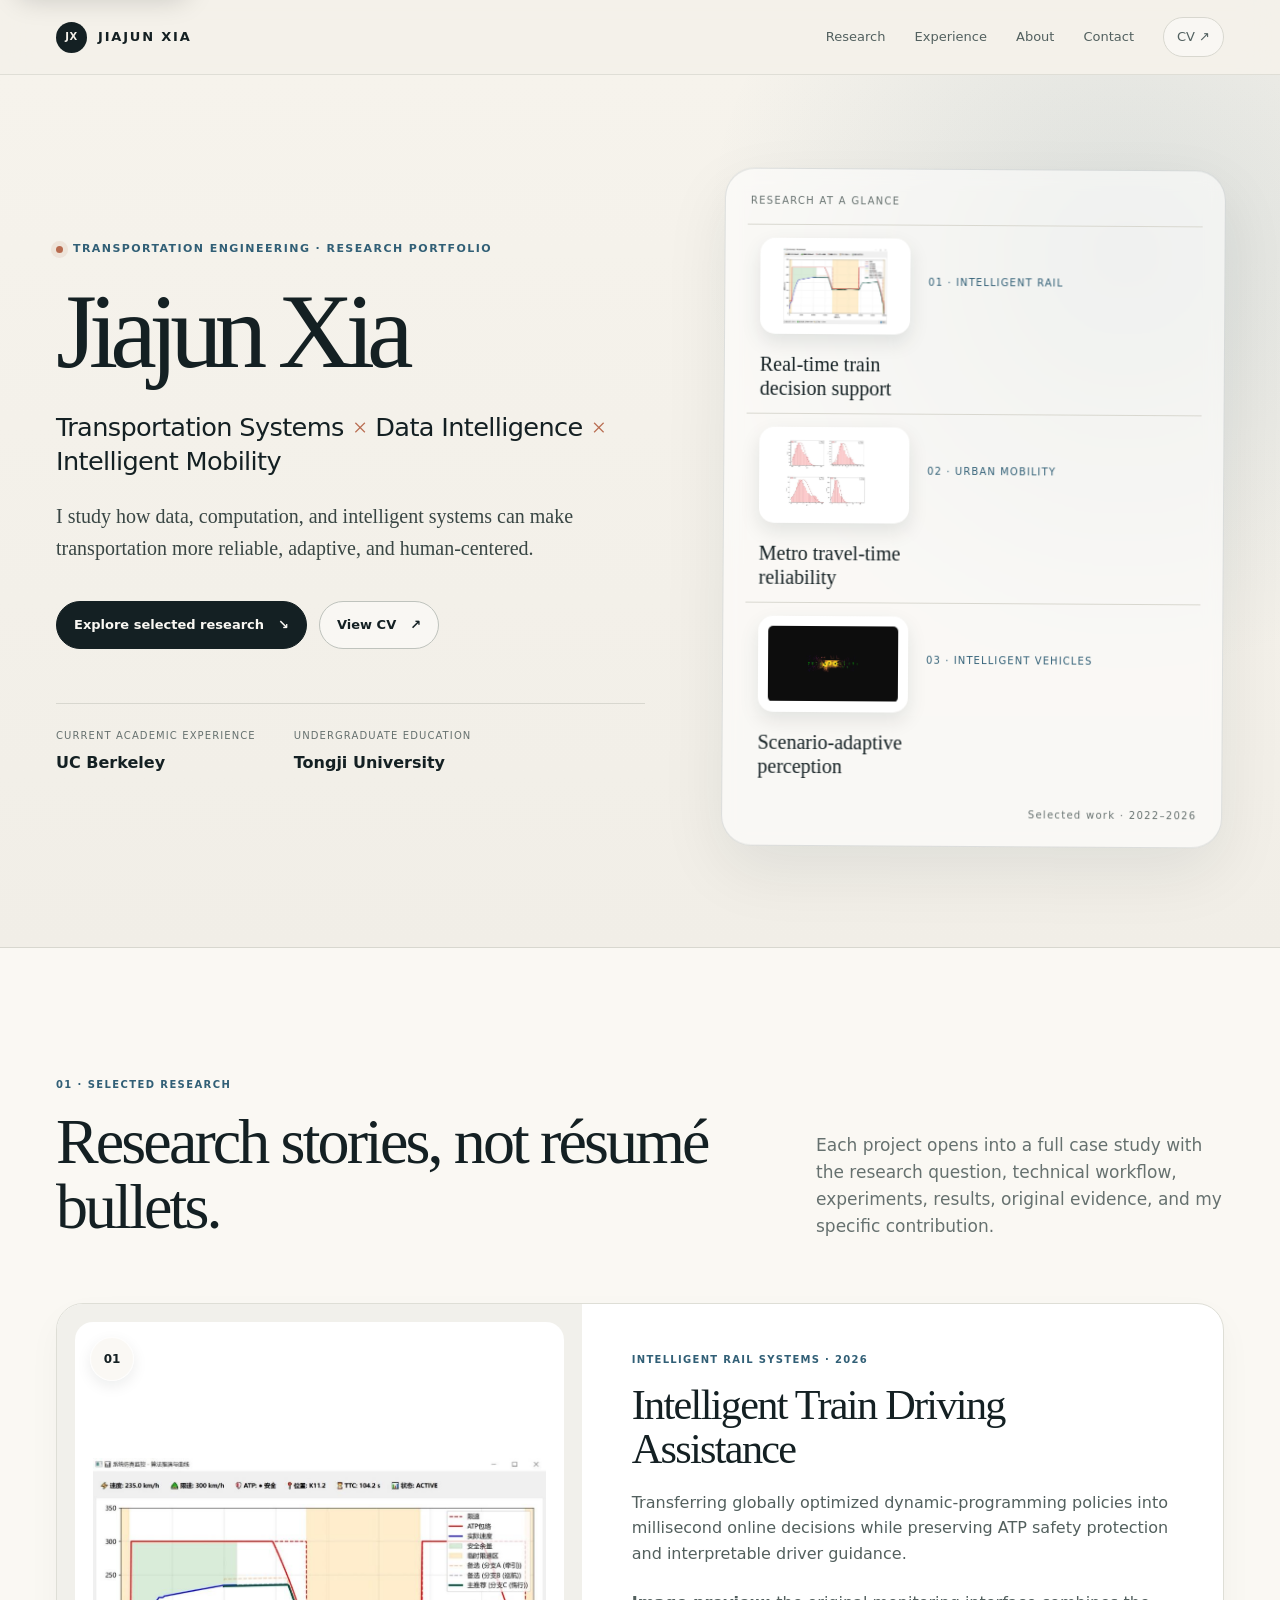
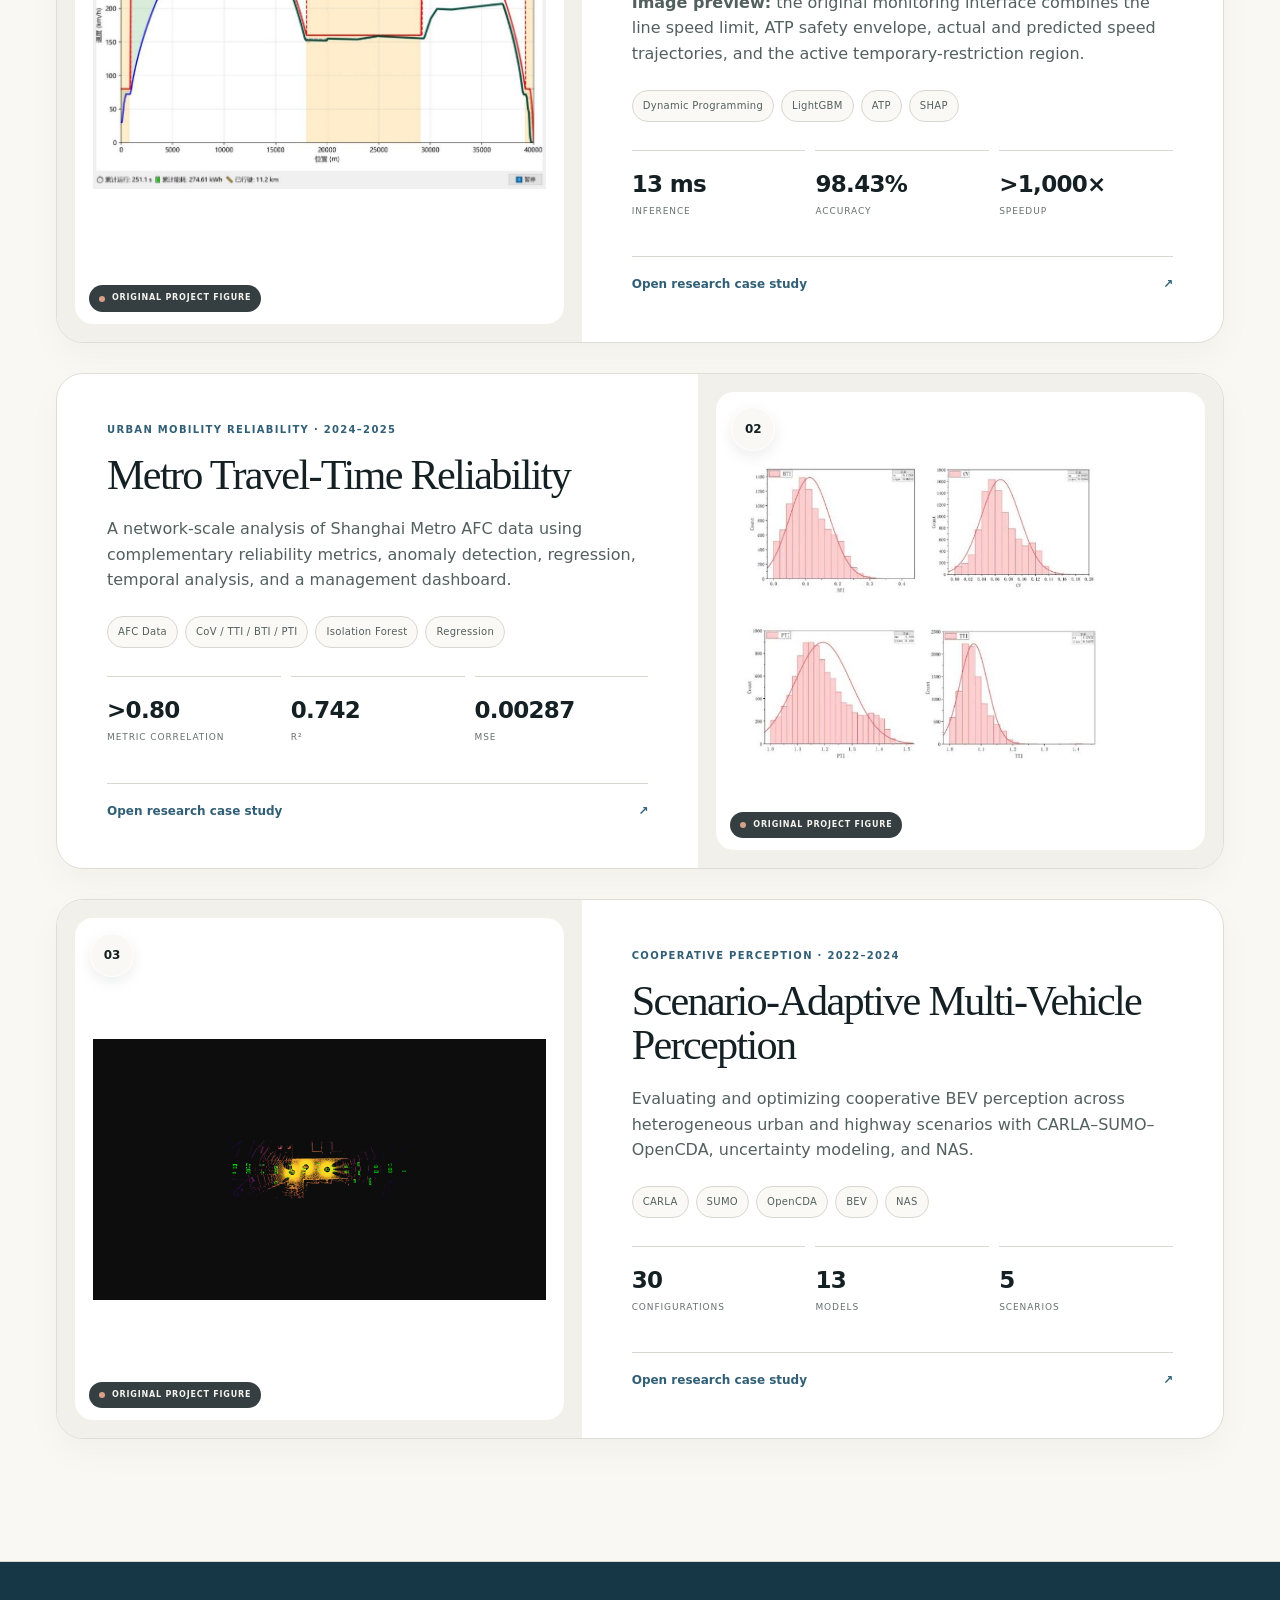
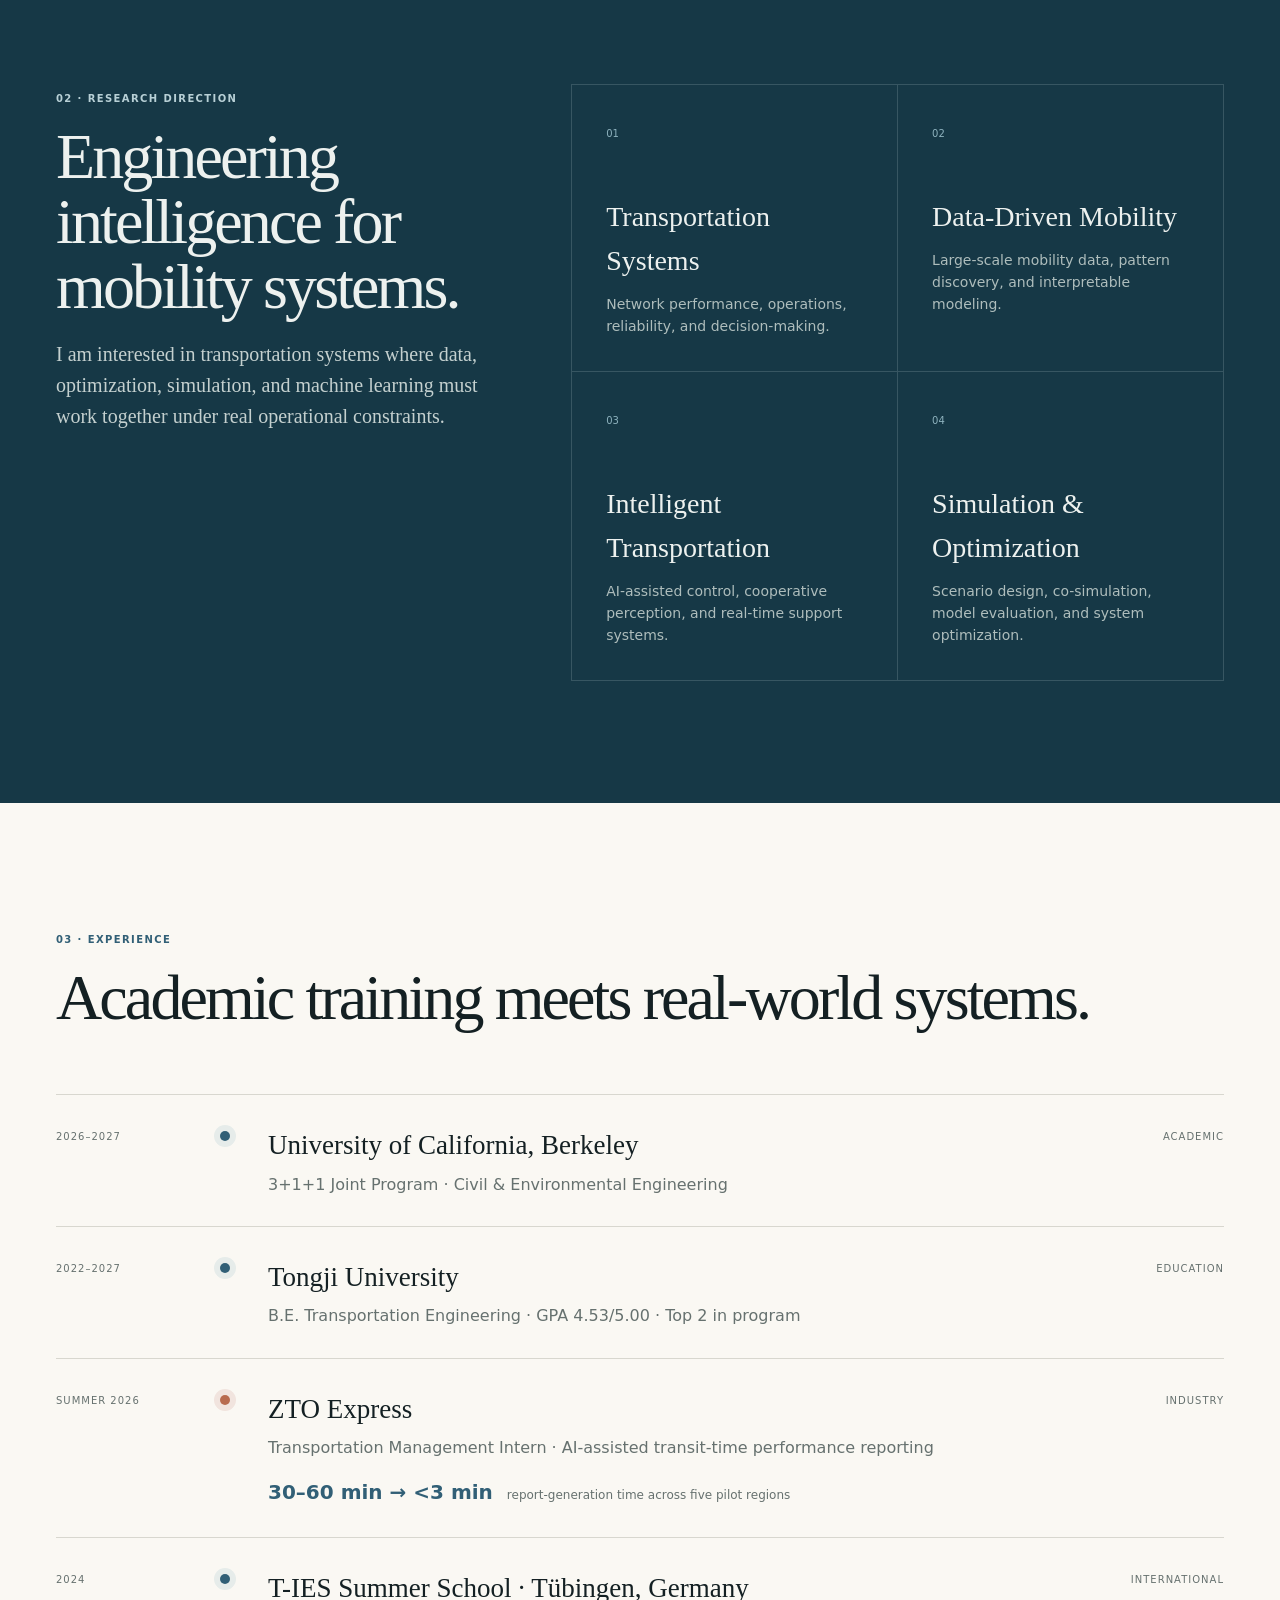
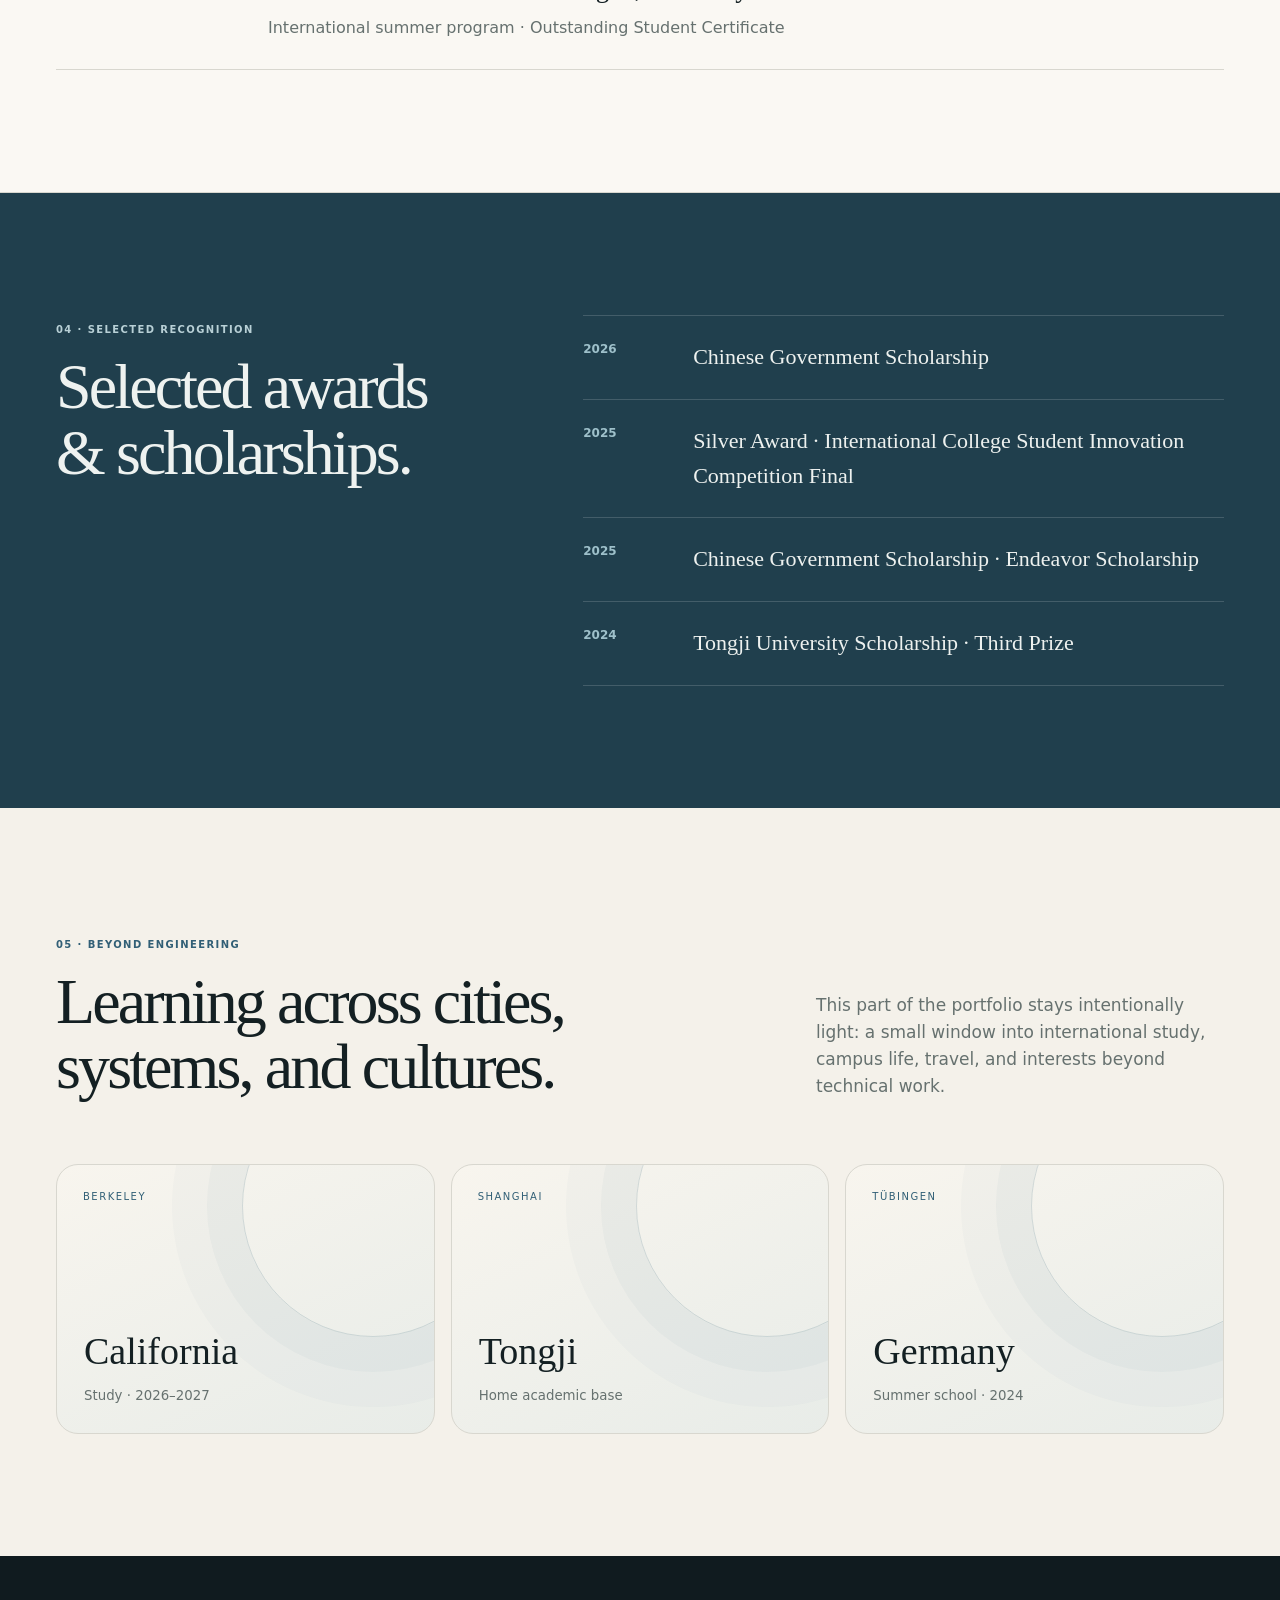
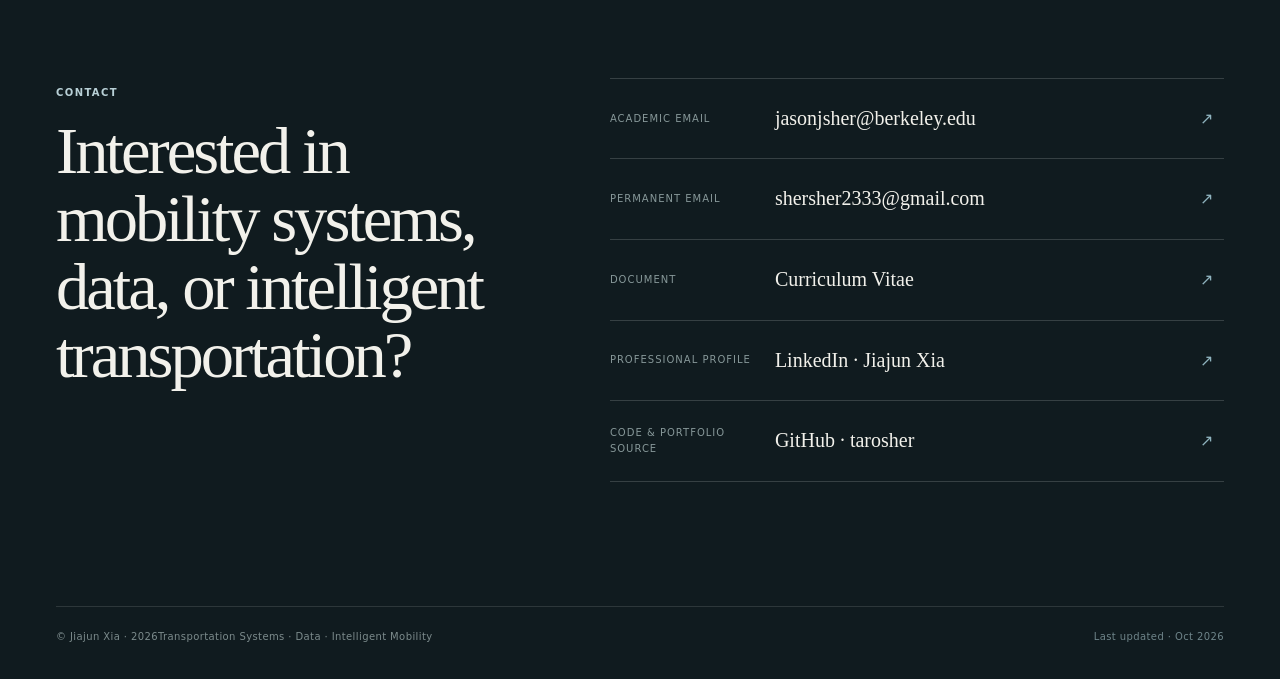
==== commit 2cef8d4e: "Add English context for Chinese research preview on homepage" ====
--- a/index.html
+++ b/index.html
@@ -20,7 +20,7 @@
 </div></header>
 <section class="section-light" id="research"><div class="wrap"><div class="section-head-v3"><div><span class="micro-label">01 · SELECTED RESEARCH</span><h2>Research stories, not résumé bullets.</h2></div><p>Each project opens into a full case study with the research question, technical workflow, experiments, results, original evidence, and my specific contribution.</p></div>
 <div class="research-stack">
-<a class="research-card" href="research/train-driving.html"><div class="rc-visual"><img alt="Original train monitoring interface from the project report" decoding="async" loading="lazy" src="assets/train/monitor-interface-original.jpeg"/><div class="rc-index">01</div><span class="artifact-badge">Original project figure</span></div><div class="rc-copy"><div class="rc-overline">INTELLIGENT RAIL SYSTEMS · 2026</div><h3>Intelligent Train Driving Assistance</h3><p>Transferring globally optimized dynamic-programming policies into millisecond online decisions while preserving ATP safety protection and interpretable driver guidance.</p><div class="tag-row"><span>Dynamic Programming</span><span>LightGBM</span><span>ATP</span><span>SHAP</span></div><div class="metric-row"><div><b>13 ms</b><small>inference</small></div><div><b>98.43%</b><small>accuracy</small></div><div><b>&gt;1,000×</b><small>speedup</small></div></div><div class="case-cta">Open research case study <span>↗</span></div></div></a>
+<a class="research-card" href="research/train-driving.html"><div class="rc-visual"><img alt="Original train monitoring interface from the project report" decoding="async" loading="lazy" src="assets/train/monitor-interface-original.jpeg"/><div class="rc-index">01</div><span class="artifact-badge">Original project figure</span></div><div class="rc-copy"><div class="rc-overline">INTELLIGENT RAIL SYSTEMS · 2026</div><h3>Intelligent Train Driving Assistance</h3><p>Transferring globally optimized dynamic-programming policies into millisecond online decisions while preserving ATP safety protection and interpretable driver guidance.</p><p class="visual-context"><strong>Image preview:</strong> the original monitoring interface combines the line speed limit, ATP safety envelope, actual and predicted speed trajectories, and the active temporary-restriction region.</p><div class="tag-row"><span>Dynamic Programming</span><span>LightGBM</span><span>ATP</span><span>SHAP</span></div><div class="metric-row"><div><b>13 ms</b><small>inference</small></div><div><b>98.43%</b><small>accuracy</small></div><div><b>&gt;1,000×</b><small>speedup</small></div></div><div class="case-cta">Open research case study <span>↗</span></div></div></a>
 <a class="research-card reverse" href="research/metro-reliability.html"><div class="rc-visual"><img alt="Original metro travel-time reliability distributions from the project report" decoding="async" loading="lazy" src="assets/metro/reliability-distributions.jpg"/><div class="rc-index">02</div><span class="artifact-badge">Original project figure</span></div><div class="rc-copy"><div class="rc-overline">URBAN MOBILITY RELIABILITY · 2024–2025</div><h3>Metro Travel-Time Reliability</h3><p>A network-scale analysis of Shanghai Metro AFC data using complementary reliability metrics, anomaly detection, regression, temporal analysis, and a management dashboard.</p><div class="tag-row"><span>AFC Data</span><span>CoV / TTI / BTI / PTI</span><span>Isolation Forest</span><span>Regression</span></div><div class="metric-row"><div><b>&gt;0.80</b><small>metric correlation</small></div><div><b>0.742</b><small>R²</small></div><div><b>0.00287</b><small>MSE</small></div></div><div class="case-cta">Open research case study <span>↗</span></div></div></a>
 <a class="research-card" href="research/cooperative-perception.html"><div class="rc-visual"><img alt="Original cooperative perception result from the project presentation" decoding="async" loading="lazy" src="assets/cooperative/perception-a.png"/><div class="rc-index">03</div><span class="artifact-badge">Original project figure</span></div><div class="rc-copy"><div class="rc-overline">COOPERATIVE PERCEPTION · 2022–2024</div><h3>Scenario-Adaptive Multi-Vehicle Perception</h3><p>Evaluating and optimizing cooperative BEV perception across heterogeneous urban and highway scenarios with CARLA–SUMO–OpenCDA, uncertainty modeling, and NAS.</p><div class="tag-row"><span>CARLA</span><span>SUMO</span><span>OpenCDA</span><span>BEV</span><span>NAS</span></div><div class="metric-row"><div><b>30</b><small>configurations</small></div><div><b>13</b><small>models</small></div><div><b>5</b><small>scenarios</small></div></div><div class="case-cta">Open research case study <span>↗</span></div></div></a>
 </div></div></section>
--- a/styles.css
+++ b/styles.css
@@ -1,4 +1,68 @@
-@import url('styles-1.css');
-@import url('styles-2.css');
-@import url('styles-3.css');
-@import url('styles-4.css');
+:root{--paper:#f4f1ea;--paper2:#faf8f3;--ink:#142023;--muted:#66716f;--line:#d8d7cf;--blue:#315f76;--blue2:#dbe6e7;--deep:#163846;--warm:#b86b4f;--white:#fff;--max:1280px;--shadow:0 24px 65px rgba(18,32,35,.08)}
+*{box-sizing:border-box}html{scroll-behavior:smooth}body{margin:0;background:var(--paper);color:var(--ink);font-family:Inter,ui-sans-serif,system-ui,-apple-system,BlinkMacSystemFont,"Segoe UI",sans-serif;line-height:1.58;-webkit-font-smoothing:antialiased}a{color:inherit;text-decoration:none}img{max-width:100%;display:block}.wrap{width:min(var(--max),calc(100% - 112px));margin:auto}
+nav{position:sticky;top:0;z-index:80;background:rgba(244,241,234,.84);backdrop-filter:blur(18px) saturate(1.3);border-bottom:1px solid rgba(216,215,207,.75)}.nav-inner{height:74px;display:flex;align-items:center;justify-content:space-between}.brand{display:flex;align-items:center;gap:11px;font-size:13px;font-weight:780;letter-spacing:.14em}.brand span{display:grid;place-items:center;width:31px;height:31px;border-radius:50%;background:var(--ink);color:var(--paper);font-size:10px;letter-spacing:.05em}.nav-links{display:flex;align-items:center;gap:29px;font-size:13px;color:#52605f}.nav-links a{transition:.2s}.nav-links a:hover{color:var(--ink)}.nav-cv{padding:9px 13px;border:1px solid var(--line);border-radius:999px;background:rgba(255,255,255,.45)}
+.hero-shell{position:relative;overflow:hidden;border-bottom:1px solid var(--line);background:radial-gradient(circle at 88% 20%,rgba(49,95,118,.13),transparent 32%),linear-gradient(180deg,#f6f3ec 0%,#f1eee7 100%)}.hero-shell:before{content:"";position:absolute;inset:0;background-image:radial-gradient(rgba(20,32,35,.11) .7px,transparent .7px);background-size:22px 22px;mask-image:linear-gradient(to left,black,transparent 58%);opacity:.45}.hero-v3{position:relative;z-index:2;min-height:790px;display:grid;grid-template-columns:1.08fr .92fr;gap:78px;align-items:center;padding:94px 0 100px}.status-row{display:flex;align-items:center;gap:10px;font-size:11px;letter-spacing:.13em;text-transform:uppercase;color:var(--blue);font-weight:750;margin-bottom:30px}.status-dot{width:7px;height:7px;border-radius:50%;background:var(--warm);box-shadow:0 0 0 5px rgba(184,107,79,.11)}.hero-copy h1{font-family:Georgia,"Times New Roman",serif;font-size:clamp(76px,8.2vw,126px);line-height:.84;letter-spacing:-.075em;font-weight:500;margin:0 0 35px}.hero-domain{font-size:clamp(20px,2vw,30px);line-height:1.28;letter-spacing:-.025em;max-width:720px;margin:0 0 24px}.hero-domain i{font-family:Georgia,serif;color:var(--warm);font-weight:400}.hero-intro{font-family:Georgia,"Times New Roman",serif;font-size:20px;color:#394644;max-width:650px;margin:0 0 36px}.actions{display:flex;gap:12px;flex-wrap:wrap}.btn{display:inline-flex;align-items:center;justify-content:center;gap:14px;padding:13px 17px;border-radius:999px;font-size:13px;font-weight:720;transition:.25s ease}.btn.primary{background:var(--ink);color:var(--paper2);border:1px solid var(--ink)}.btn.ghost{border:1px solid #bfc3bd;background:rgba(255,255,255,.45)}.btn:hover{transform:translateY(-2px);box-shadow:0 10px 30px rgba(20,32,35,.08)}.hero-affils{display:flex;gap:38px;margin-top:54px;padding-top:24px;border-top:1px solid var(--line)}.hero-affils div{min-width:180px}.hero-affils small{display:block;color:var(--muted);font-size:10px;text-transform:uppercase;letter-spacing:.11em;margin-bottom:6px}.hero-affils strong{font-size:16px}
+.hero-board{position:relative;padding:22px;border:1px solid rgba(62,83,87,.16);border-radius:30px;background:rgba(255,255,255,.56);box-shadow:var(--shadow);backdrop-filter:blur(10px);transform:rotate(.35deg)}.board-kicker,.board-note{font-size:10px;letter-spacing:.13em;color:var(--muted)}.board-kicker{padding:2px 3px 15px}.board-note{padding:15px 3px 1px;text-align:right}.board-card{display:grid;grid-template-columns:150px 1fr;gap:18px;align-items:center;padding:13px;border-top:1px solid var(--line);transition:.25s ease}.board-card img{width:150px;height:96px;object-fit:cover;border-radius:15px;box-shadow:0 8px 20px rgba(12,28,34,.10)}.board-card span{display:block;font-size:10px;letter-spacing:.11em;text-transform:uppercase;color:var(--blue);margin-bottom:7px}.board-card strong{font-family:Georgia,serif;font-weight:500;font-size:20px;line-height:1.2}.board-card:hover{background:rgba(219,230,231,.35);transform:translateX(3px)}
+section{padding:122px 0}.section-light{background:var(--paper2);border-bottom:1px solid var(--line)}.section-head-v3{display:grid;grid-template-columns:1.25fr .75fr;gap:80px;align-items:end;margin-bottom:64px}.section-head-v3.compact{grid-template-columns:1fr}.section-head-v3 h2,.capability-copy h2,.recog-grid h2,.contact-v3 h2{font-family:Georgia,serif;font-weight:500;font-size:clamp(44px,5vw,68px);line-height:1.02;letter-spacing:-.045em;margin:14px 0 0}.section-head-v3>p{font-size:17px;color:var(--muted);max-width:480px;margin:0}.micro-label{font-size:10px;letter-spacing:.14em;text-transform:uppercase;color:var(--blue);font-weight:780}.micro-label.light{color:#b8d0d6}
+.research-stack{display:grid;gap:30px}.research-card{display:grid;grid-template-columns:.9fr 1.1fr;min-height:455px;background:#fff;border:1px solid #deded6;border-radius:27px;overflow:hidden;box-shadow:0 14px 34px rgba(20,32,35,.035);transition:.3s cubic-bezier(.2,.7,.2,1)}.research-card.reverse{grid-template-columns:1.1fr .9fr}.research-card.reverse .rc-visual{order:2}
+.research-card:hover{transform:translateY(-5px);box-shadow:0 28px 64px rgba(20,32,35,.09);border-color:#c9d3d1}.rc-visual{position:relative;padding:18px;background:#e9eeeb}.rc-visual img{width:100%;height:100%;min-height:417px;object-fit:cover;border-radius:18px}.rc-index{position:absolute;top:33px;left:33px;background:rgba(250,248,243,.9);border:1px solid rgba(255,255,255,.7);width:44px;height:44px;border-radius:50%;display:grid;place-items:center;font-size:12px;font-weight:800;box-shadow:0 5px 15px rgba(10,20,22,.08)}.rc-copy{padding:48px 50px;display:flex;flex-direction:column}.rc-overline{font-size:10px;letter-spacing:.13em;color:var(--blue);font-weight:800}.rc-copy h3{font-family:Georgia,serif;font-weight:500;font-size:clamp(34px,3.3vw,52px);line-height:1.03;letter-spacing:-.04em;margin:15px 0 20px}.rc-copy>p{font-size:16px;color:#53605e;max-width:680px;margin:0 0 24px}.tag-row{display:flex;flex-wrap:wrap;gap:7px}.tag-row span{font-size:10px;letter-spacing:.03em;padding:7px 10px;border:1px solid var(--line);border-radius:999px;background:#faf9f5;color:#53605e}.metric-row{display:grid;grid-template-columns:repeat(3,1fr);gap:10px;margin-top:auto;padding-top:28px}.metric-row div{padding:15px 0;border-top:1px solid var(--line)}.metric-row b{display:block;font-size:23px;letter-spacing:-.03em}.metric-row small{display:block;font-size:9px;text-transform:uppercase;letter-spacing:.1em;color:var(--muted);margin-top:2px}.case-cta{display:flex;justify-content:space-between;align-items:center;margin-top:23px;padding-top:18px;border-top:1px solid var(--line);font-size:12px;font-weight:750;color:var(--blue)}
+.capability-section{background:var(--deep);color:#edf1ef}.capability-grid{display:grid;grid-template-columns:.8fr 1.2fr;gap:80px}.capability-copy p{font-family:Georgia,serif;font-size:20px;line-height:1.55;color:#c4d0cf;max-width:550px}.capability-map{display:grid;grid-template-columns:1fr 1fr;border-top:1px solid rgba(231,239,238,.16);border-left:1px solid rgba(231,239,238,.16)}.cap-item{min-height:240px;padding:34px;border-right:1px solid rgba(231,239,238,.16);border-bottom:1px solid rgba(231,239,238,.16)}.cap-item>span{font-size:10px;color:#8eb2be}.cap-item h3{font-family:Georgia,serif;font-size:28px;font-weight:500;margin:50px 0 10px}.cap-item p{color:#aebdbc;font-size:14px;margin:0}
+.timeline-v3{border-top:1px solid var(--line)}.tl-row{display:grid;grid-template-columns:140px 24px 1fr 100px;gap:24px;align-items:start;padding:29px 0;border-bottom:1px solid var(--line)}.tl-year,.tl-type{font-size:10px;letter-spacing:.1em;text-transform:uppercase;color:var(--muted);padding-top:5px}.tl-dot{width:10px;height:10px;border-radius:50%;margin-top:7px;background:var(--blue);box-shadow:0 0 0 6px #e6ecea}.tl-dot.accent{background:var(--warm);box-shadow:0 0 0 6px #f1e4de}.tl-main h3{font-family:Georgia,serif;font-size:27px;font-weight:500;margin:0 0 5px}.tl-main p{margin:0;color:var(--muted)}.impact-inline{display:flex;align-items:baseline;gap:14px;margin-top:16px}.impact-inline b{font-size:20px;color:var(--blue)}.impact-inline span{font-size:12px;color:var(--muted)}.tl-type{text-align:right}
+.recognition-v3{background:#203f4d;color:#eef2f0}.recog-grid{display:grid;grid-template-columns:.8fr 1.2fr;gap:100px}.recog-list{border-top:1px solid rgba(238,242,240,.17)}.recog-list div{display:grid;grid-template-columns:90px 1fr;gap:20px;padding:24px 0;border-bottom:1px solid rgba(238,242,240,.17)}.recog-list b{font-size:12px;color:#9ec0ca}.recog-list span{font-family:Georgia,serif;font-size:22px;color:#edf1ef}
+.beyond-v3{background:var(--paper)}.place-v3-grid{display:grid;grid-template-columns:repeat(3,1fr);gap:16px}.place-v3{position:relative;min-height:270px;padding:27px;border:1px solid var(--line);border-radius:22px;overflow:hidden;background:linear-gradient(155deg,#f8f5ee,#e8ece8);display:flex;flex-direction:column;justify-content:flex-end}.place-v3:before{content:"";position:absolute;width:260px;height:260px;border:1px solid rgba(49,95,118,.18);border-radius:50%;top:-90px;right:-70px;box-shadow:0 0 0 35px rgba(49,95,118,.035),0 0 0 70px rgba(49,95,118,.025)}.place-v3 span{position:absolute;top:24px;left:26px;font-size:10px;letter-spacing:.15em;color:var(--blue)}.place-v3 strong{font-family:Georgia,serif;font-size:38px;font-weight:500}.place-v3 small{color:var(--muted);margin-top:4px}
+.contact-v3{background:#101b1f;color:#f2f1eb;padding-bottom:34px}.contact-v3-inner{display:grid;grid-template-columns:.85fr 1.15fr;gap:100px}.contact-v3 h2{font-size:clamp(43px,5.2vw,70px)}.contact-links{border-top:1px solid rgba(255,255,255,.16)}.contact-links a{display:grid;grid-template-columns:150px 1fr 24px;align-items:center;gap:15px;padding:24px 0;border-bottom:1px solid rgba(255,255,255,.16);transition:.2s}.contact-links a:hover{padding-left:8px;color:#c5dbe0}.contact-links small{font-size:10px;text-transform:uppercase;letter-spacing:.1em;color:#879899}.contact-links strong{font-family:Georgia,serif;font-size:20px;font-weight:500}.contact-links span{color:#8fb3be}.contact-v3 footer{grid-column:1/-1;display:flex;justify-content:space-between;border-top:1px solid rgba(255,255,255,.12);padding-top:22px;margin-top:24px;font-size:10px;color:#7c8b8c;letter-spacing:.04em}
+/* Case studies */
+.case-hero{position:relative;padding:88px 0 74px;border-bottom:1px solid var(--line);overflow:hidden;background:linear-gradient(180deg,#f7f4ed,#efede6)}
+.case-hero:after{content:"";position:absolute;inset:0;background-image:radial-gradient(rgba(49,95,118,.14) .7px,transparent .7px);background-size:23px 23px;mask-image:linear-gradient(to left,black,transparent 55%);opacity:.4}.case-hero>.wrap{position:relative;z-index:2}.case-back{display:inline-flex;align-items:center;gap:8px;font-size:11px;text-transform:uppercase;letter-spacing:.1em;color:var(--muted);margin-bottom:40px}.kicker{font-size:10px;letter-spacing:.14em;text-transform:uppercase;color:var(--blue);font-weight:780}.case-title{font-family:Georgia,serif;font-size:clamp(52px,6vw,84px);line-height:.94;letter-spacing:-.055em;font-weight:500;max-width:1100px;margin:18px 0 26px}.case-summary{font-family:Georgia,serif;font-size:21px;line-height:1.55;color:#394644;max-width:820px}.case-meta{display:grid;grid-template-columns:repeat(4,1fr);gap:16px;margin-top:46px;padding-top:22px;border-top:1px solid var(--line)}.meta-item small{display:block;font-size:9px;text-transform:uppercase;letter-spacing:.1em;color:var(--muted);margin-bottom:6px}.meta-item strong{font-size:13px}.metric-band{display:grid;grid-template-columns:repeat(3,1fr);gap:10px;margin-top:34px}.metric-large{padding:24px;border:1px solid var(--line);border-radius:18px;background:rgba(255,255,255,.62)}.metric-large strong{display:block;font-family:Georgia,serif;font-size:37px;font-weight:500;letter-spacing:-.03em}.metric-large span{font-size:9px;text-transform:uppercase;letter-spacing:.1em;color:var(--muted)}.case-cover{margin-top:34px;border-radius:28px;overflow:hidden;box-shadow:var(--shadow);border:1px solid rgba(20,32,35,.10);background:#fff}.case-cover img{width:100%;max-height:520px;object-fit:cover}.case-jump{position:sticky;top:74px;z-index:50;background:rgba(250,248,243,.92);backdrop-filter:blur(14px);border-bottom:1px solid var(--line)}.case-jump-inner{display:flex;gap:8px;overflow:auto;padding:12px 0}.case-jump a{white-space:nowrap;font-size:10px;letter-spacing:.05em;color:#596664;padding:8px 11px;border:1px solid var(--line);border-radius:999px;background:rgba(255,255,255,.5)}.case-jump a:hover{background:var(--blue2);color:var(--ink)}
+.case-section{padding:90px 0;border-bottom:1px solid var(--line)}.case-section:nth-of-type(even){background:#faf8f3}.case-grid{display:grid;grid-template-columns:190px minmax(0,860px);gap:58px;justify-content:center}.section-label{font-size:10px;letter-spacing:.13em;text-transform:uppercase;color:var(--blue);font-weight:800;padding-top:9px}.case-body h2{font-family:Georgia,serif;font-size:clamp(34px,3.5vw,48px);font-weight:500;line-height:1.08;letter-spacing:-.035em;margin:0 0 25px}.case-body h3{font-family:Georgia,serif;font-size:25px;font-weight:500;margin:40px 0 12px}.case-body p,.case-body li{font-size:16px;color:#485452}.case-body p{margin:0 0 18px}.case-body ul{padding-left:20px}.case-body li{margin:8px 0}.callout{position:relative;margin:30px 0;padding:26px 28px;border:1px solid #cad6d5;background:#eef3f1;border-radius:20px}.callout:before{content:"";position:absolute;left:0;top:22px;bottom:22px;width:3px;background:var(--blue);border-radius:3px}.callout strong{display:block;margin-bottom:7px;font-size:14px}.callout p{font-size:14px!important;color:#5b6866!important;margin:0!important}.figure,.figure-grid{margin:35px 0}.figure{padding:14px;background:#fff;border:1px solid #deded7;border-radius:22px;box-shadow:0 12px 32px rgba(20,32,35,.04)}.figure img{width:100%;border-radius:14px;background:#fff}.figure figcaption,.figure-grid figcaption{font-size:11px;color:var(--muted);line-height:1.45;padding:10px 4px 2px}.figure-grid{display:grid;grid-template-columns:1fr 1fr;gap:18px}.figure-grid figure{margin:0;padding:12px;border:1px solid #deded7;background:#fff;border-radius:20px}.figure-grid img{border-radius:12px;width:100%;height:100%;object-fit:contain}.evidence{border:1px solid #d9dedb;background:#fff;padding:16px;border-radius:20px;box-shadow:0 10px 25px rgba(20,32,35,.035)}.evidence-label{font-size:9px;letter-spacing:.12em;text-transform:uppercase;color:var(--blue);font-weight:780;margin-bottom:10px}.flow{display:grid;grid-template-columns:repeat(5,1fr);gap:10px;margin:32px 0}.flow-step{position:relative;padding:20px 16px;min-height:150px;background:#fff;border:1px solid var(--line);border-radius:17px}.flow-step b{display:block;font-family:Georgia,serif;font-size:16px;font-weight:500;margin-bottom:8px}.flow-step span{font-size:11px;color:var(--muted)}.flow-step:not(:last-child):after{content:"→";position:absolute;right:-17px;top:50%;transform:translateY(-50%);z-index:5;width:24px;height:24px;border-radius:50%;display:grid;place-items:center;background:var(--paper2);border:1px solid var(--line);color:var(--blue)}.two-col{display:grid;grid-template-columns:1fr 1fr;gap:22px}.stat-table{width:100%;border-collapse:separate;border-spacing:0;overflow:hidden;border:1px solid var(--line);border-radius:16px;margin:26px 0;font-size:13px;background:#fff}.stat-table th,.stat-table td{text-align:left;padding:12px;border-bottom:1px solid var(--line)}.stat-table th{font-size:9px;text-transform:uppercase;letter-spacing:.08em;color:var(--muted);background:#f2f2ed}.stat-table tr:last-child td{border-bottom:0}.highlight-row td{background:#eef4f3}.formula{font-family:Georgia,serif;font-size:20px;background:#f0f1ec;padding:22px 24px;margin:25px 0;border-radius:18px;border-left:3px solid var(--blue)}.role-card{padding:24px 26px;margin:28px 0;border-radius:18px;background:#173a48;color:#edf1ef}
+.role-card h3{margin-top:0;color:#fff}.role-card p,.role-card li{color:#c9d4d3}.source-note{font-size:11px!important;color:var(--muted)!important;border-top:1px solid var(--line);padding-top:16px;margin-top:32px!important}.case-next{display:grid;grid-template-columns:1fr 1fr;gap:16px;padding:64px 0}.next-card{position:relative;min-height:210px;padding:28px;border:1px solid var(--line);border-radius:22px;background:#fff;display:flex;flex-direction:column;justify-content:space-between;overflow:hidden;transition:.25s}.next-card:after{content:"↗";position:absolute;right:25px;top:24px;color:var(--blue)}.next-card:hover{transform:translateY(-3px);box-shadow:0 18px 38px rgba(20,32,35,.07)}.next-card small{text-transform:uppercase;letter-spacing:.1em;color:var(--muted);font-size:9px}.next-card strong{font-family:Georgia,serif;font-size:28px;font-weight:500;line-height:1.1;max-width:420px}.translated-ui{background:#e8eeec;border:1px solid var(--line);border-radius:22px;padding:15px;margin:34px 0}.ui-toolbar{display:flex;justify-content:space-between;align-items:center;background:#fff;border:1px solid var(--line);border-radius:12px;padding:12px 14px;font-size:11px}.ui-grid{display:grid;grid-template-columns:.8fr 1.2fr;gap:13px;margin-top:13px}.ui-panel{background:#fff;border:1px solid var(--line);border-radius:13px;padding:17px}.ui-panel h4{font-size:9px;text-transform:uppercase;letter-spacing:.09em;color:var(--muted);margin:0 0 16px}.ui-action{font-family:Georgia,serif;font-size:32px;color:var(--blue);letter-spacing:-.03em;margin:10px 0}.ui-reason{font-size:12px;color:var(--muted);border-top:1px solid var(--line);padding-top:13px;margin-top:13px}.speed-chart{height:235px;position:relative;background:linear-gradient(to right,transparent 49.8%,rgba(49,95,118,.07) 50%,transparent 50.2%),repeating-linear-gradient(to right,transparent 0,transparent 9.8%,rgba(0,0,0,.045) 10%),repeating-linear-gradient(to top,transparent 0,transparent 19.6%,rgba(0,0,0,.045) 20%);overflow:hidden;border-radius:10px}.speed-chart svg{position:absolute;inset:0;width:100%;height:100%}.legend{display:flex;gap:14px;flex-wrap:wrap;font-size:10px;color:var(--muted);margin-top:10px}.dot{width:8px;height:8px;border-radius:50%;display:inline-block;margin-right:5px;background:var(--blue)}
+@media(max-width:980px){.wrap{width:min(100% - 52px,var(--max))}.hero-v3{grid-template-columns:1fr;padding:82px 0}.hero-board{max-width:720px}.section-head-v3,.capability-grid,.recog-grid,.contact-v3-inner{grid-template-columns:1fr;gap:38px}.research-card,.research-card.reverse{grid-template-columns:1fr}.research-card.reverse .rc-visual{order:0}.rc-visual img{min-height:auto;aspect-ratio:16/9}.tl-row{grid-template-columns:110px 24px 1fr}.tl-type{display:none}.place-v3-grid{grid-template-columns:1fr 1fr}.case-grid{grid-template-columns:1fr;gap:18px}.case-meta{grid-template-columns:1fr 1fr}.flow{grid-template-columns:1fr 1fr}.flow-step:not(:last-child):after{display:none}}
+@media(max-width:680px){.wrap{width:calc(100% - 36px)}.nav-links a:not(.nav-cv){display:none}.hero-v3{padding:65px 0}.hero-copy h1{font-size:70px}.hero-affils{flex-direction:column;gap:18px}.board-card{grid-template-columns:112px 1fr}.board-card img{width:112px;height:76px}.section-head-v3 h2,.capability-copy h2,.recog-grid h2,.contact-v3 h2{font-size:42px}.rc-copy{padding:32px 27px}.metric-row{grid-template-columns:1fr 1fr}.capability-map,.place-v3-grid{grid-template-columns:1fr}.tl-row{grid-template-columns:1fr}.tl-dot{display:none}.tl-year{padding-top:0}.impact-inline{flex-direction:column;gap:2px}.contact-links a{grid-template-columns:1fr 24px}.contact-links small{grid-column:1/-1}.contact-v3 footer{flex-direction:column;gap:6px}.case-title{font-size:46px}.case-meta,.metric-band,.figure-grid,.two-col,.ui-grid,.case-next{grid-template-columns:1fr}.flow{grid-template-columns:1fr}.case-jump{top:74px}.case-cover img{min-height:260px}.metric-large strong{font-size:31px}}
+@media(prefers-reduced-motion:reduce){*{scroll-behavior:auto!important;transition:none!important}}
+/* v4: preserve original research figures rather than redrawn portfolio illustrations */
+.board-card img,.research-card .rc-visual img,.case-cover img{object-fit:contain;background:#fff;}
+.board-card img{padding:10px;}
+.research-card .rc-visual{background:#f1f0eb;}
+.research-card .rc-visual img{padding:18px;}
+.case-cover{background:#f1f0eb;}
+.case-cover img{max-height:720px;padding:20px;}
+.figure.evidence img{object-fit:contain;background:#fff;}
+@media (max-width:700px){.research-card .rc-visual img,.case-cover img{padding:10px}.board-card img{padding:6px}}
+
+/* v5 polish: provenance, accessibility, navigation, and artifact presentation */
+html{scroll-padding-top:96px}
+::selection{background:#cbdcde;color:#142023}
+a:focus-visible,button:focus-visible{outline:3px solid rgba(49,95,118,.42);outline-offset:4px;border-radius:6px}
+.skip-link{position:fixed;left:18px;top:12px;z-index:9999;transform:translateY(-160%);padding:10px 14px;background:#142023;color:#fff;border-radius:10px;font-size:12px;font-weight:700;box-shadow:0 10px 28px rgba(0,0,0,.18)}
+.skip-link:focus{transform:translateY(0)}
+.hero-board,.research-card,.figure,.figure-grid figure,.case-cover,.next-card{isolation:isolate}
+.artifact-badge{position:absolute;left:32px;bottom:30px;z-index:3;display:inline-flex;align-items:center;gap:7px;padding:7px 10px;border-radius:999px;background:rgba(20,32,35,.86);color:#f5f3ee;font-size:8px;font-weight:760;letter-spacing:.10em;text-transform:uppercase;backdrop-filter:blur(8px)}
+.artifact-badge:before{content:"";width:6px;height:6px;border-radius:50%;background:#d7a087}
+.artifact-kicker{padding:13px 18px 0;color:#60706d;font-size:9px;font-weight:760;letter-spacing:.10em;text-transform:uppercase}
+.project-note{margin-top:18px;padding:13px 16px;border-left:2px solid #315f76;background:rgba(255,255,255,.42);color:#61706d;font-size:11px;line-height:1.5}
+.figure{position:relative}
+.figure-origin{display:inline-flex;align-items:center;gap:7px;margin:1px 3px 10px;color:#315f76;font-size:8px;font-weight:800;letter-spacing:.12em;text-transform:uppercase}
+.figure-origin:before{content:"";width:14px;height:1px;background:#315f76}
+.figure-link{display:block;position:relative;border-radius:14px;overflow:hidden}
+.figure-link:after{content:"Open original ↗";position:absolute;right:10px;bottom:10px;padding:7px 9px;border-radius:999px;background:rgba(20,32,35,.82);color:white;font-size:8px;font-weight:750;letter-spacing:.06em;text-transform:uppercase;opacity:0;transform:translateY(4px);transition:.2s ease}
+.figure-link:hover:after,.figure-link:focus-visible:after{opacity:1;transform:none}
+.case-jump-inner{scrollbar-width:none}.case-jump-inner::-webkit-scrollbar{display:none}
+.case-jump a{transition:.18s ease}.case-jump a:hover{transform:translateY(-1px)}
+.case-section[id]{scroll-margin-top:132px}
+.contact-links a{transition:.2s ease}.contact-links a:hover{padding-left:10px;background:rgba(255,255,255,.025)}
+.contact-v3 footer .update-note{margin-left:auto;color:#6f858a}
+.hero-shell:before,.case-hero:before{-webkit-mask-image:linear-gradient(to left,black,transparent 58%)}
+@media(max-width:680px){
+  .nav-links{gap:10px}.nav-links a{font-size:11px}.nav-links a:nth-child(2),.nav-links a:nth-child(3){display:none}.nav-links a:not(.nav-cv){display:block}.nav-cv{padding:7px 10px}
+  .artifact-badge{left:24px;bottom:22px}
+  .artifact-kicker{padding:11px 12px 0}
+  .project-note{font-size:10px}
+  .figure-link:after{display:none}
+  .contact-v3 footer .update-note{margin-left:0}
+}
+/* v6: explanatory guides for original non-English research artifacts */
+.figure-guide{margin:14px 0 34px;padding:19px 21px 20px;border:1px solid #d7dfdc;border-radius:16px;background:linear-gradient(135deg,#f1f5f3,#f7f5ef);box-shadow:0 8px 22px rgba(20,32,35,.025)}
+.figure-guide>span{display:block;margin-bottom:7px;font-size:9px;letter-spacing:.12em;text-transform:uppercase;color:var(--blue);font-weight:800}
+.figure-guide p{margin:0!important;font-size:13px!important;line-height:1.65;color:#52615e!important}
+.figure-guide.hero-guide{max-width:900px;margin:16px 0 0;border-left:3px solid var(--blue);border-radius:4px 16px 16px 4px;background:rgba(255,255,255,.52)}
+@media(max-width:680px){.figure-guide{padding:16px 17px}.figure-guide p{font-size:12px!important}}
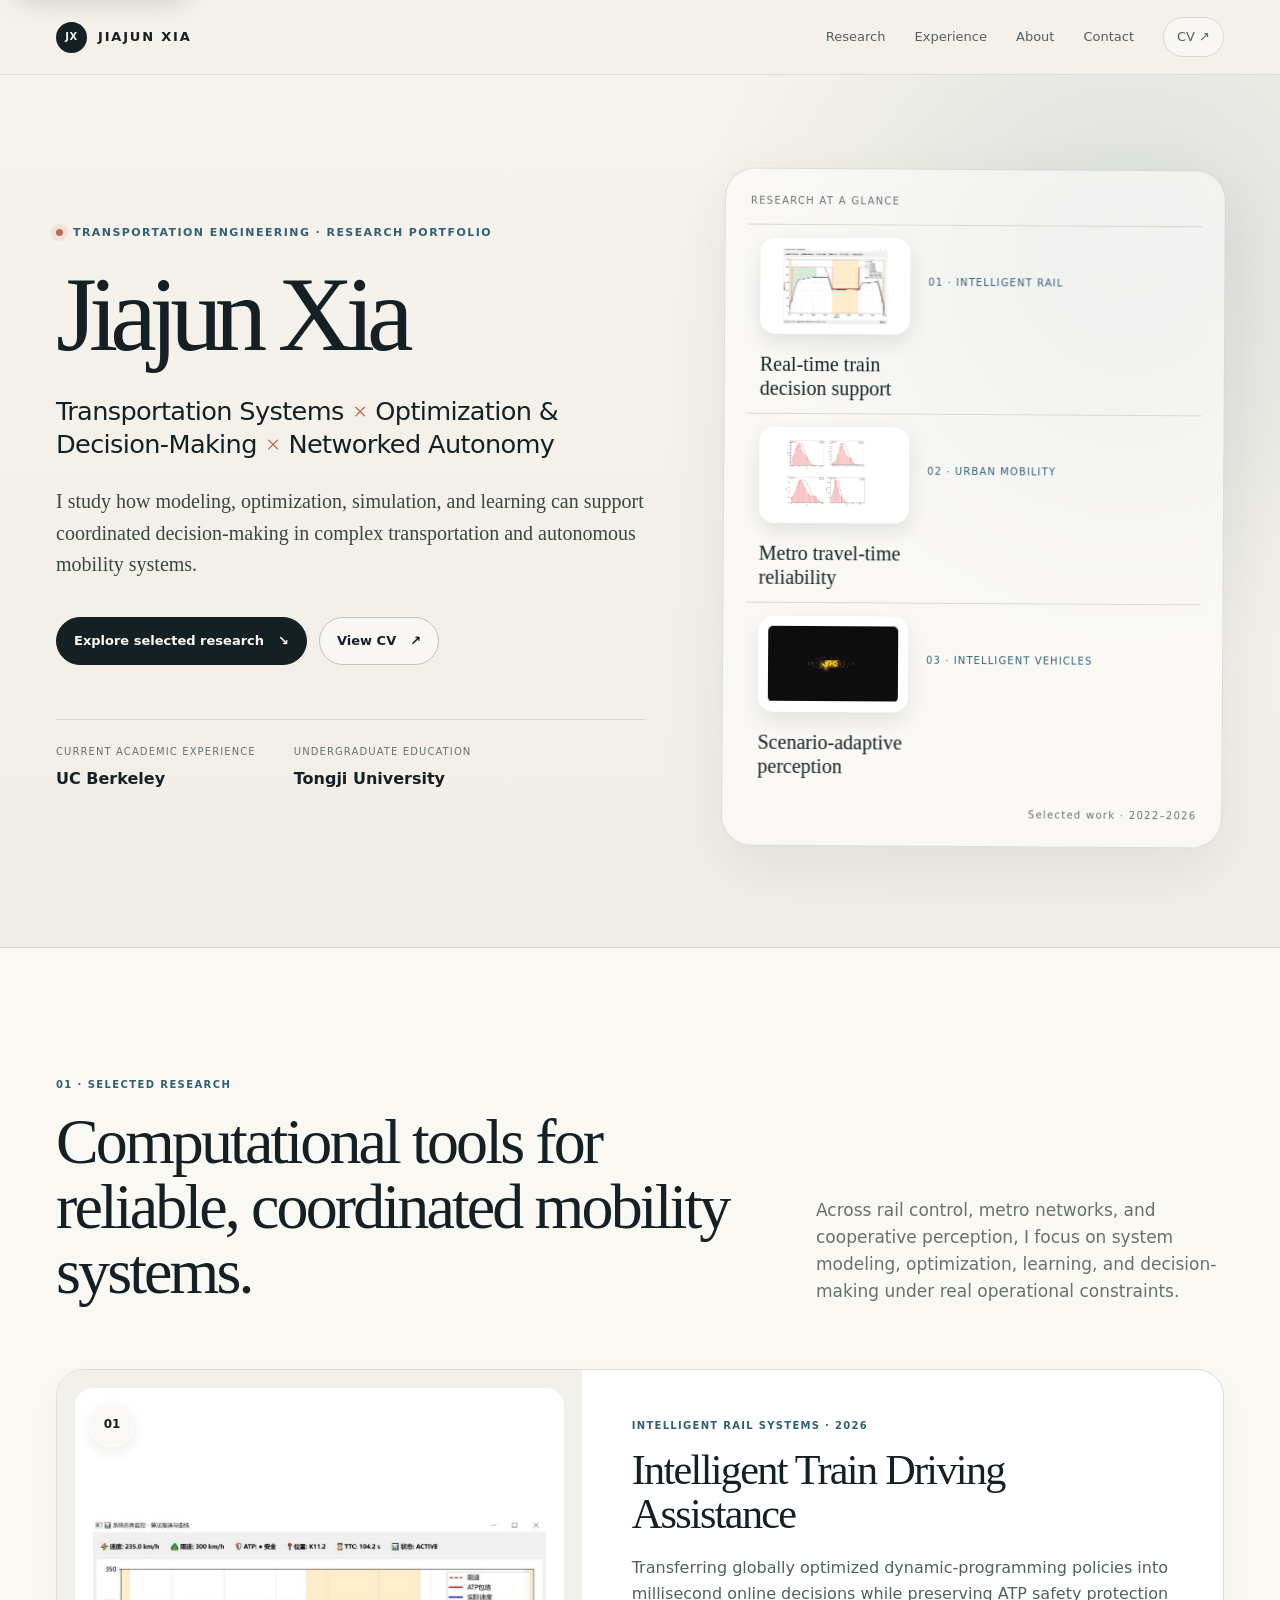
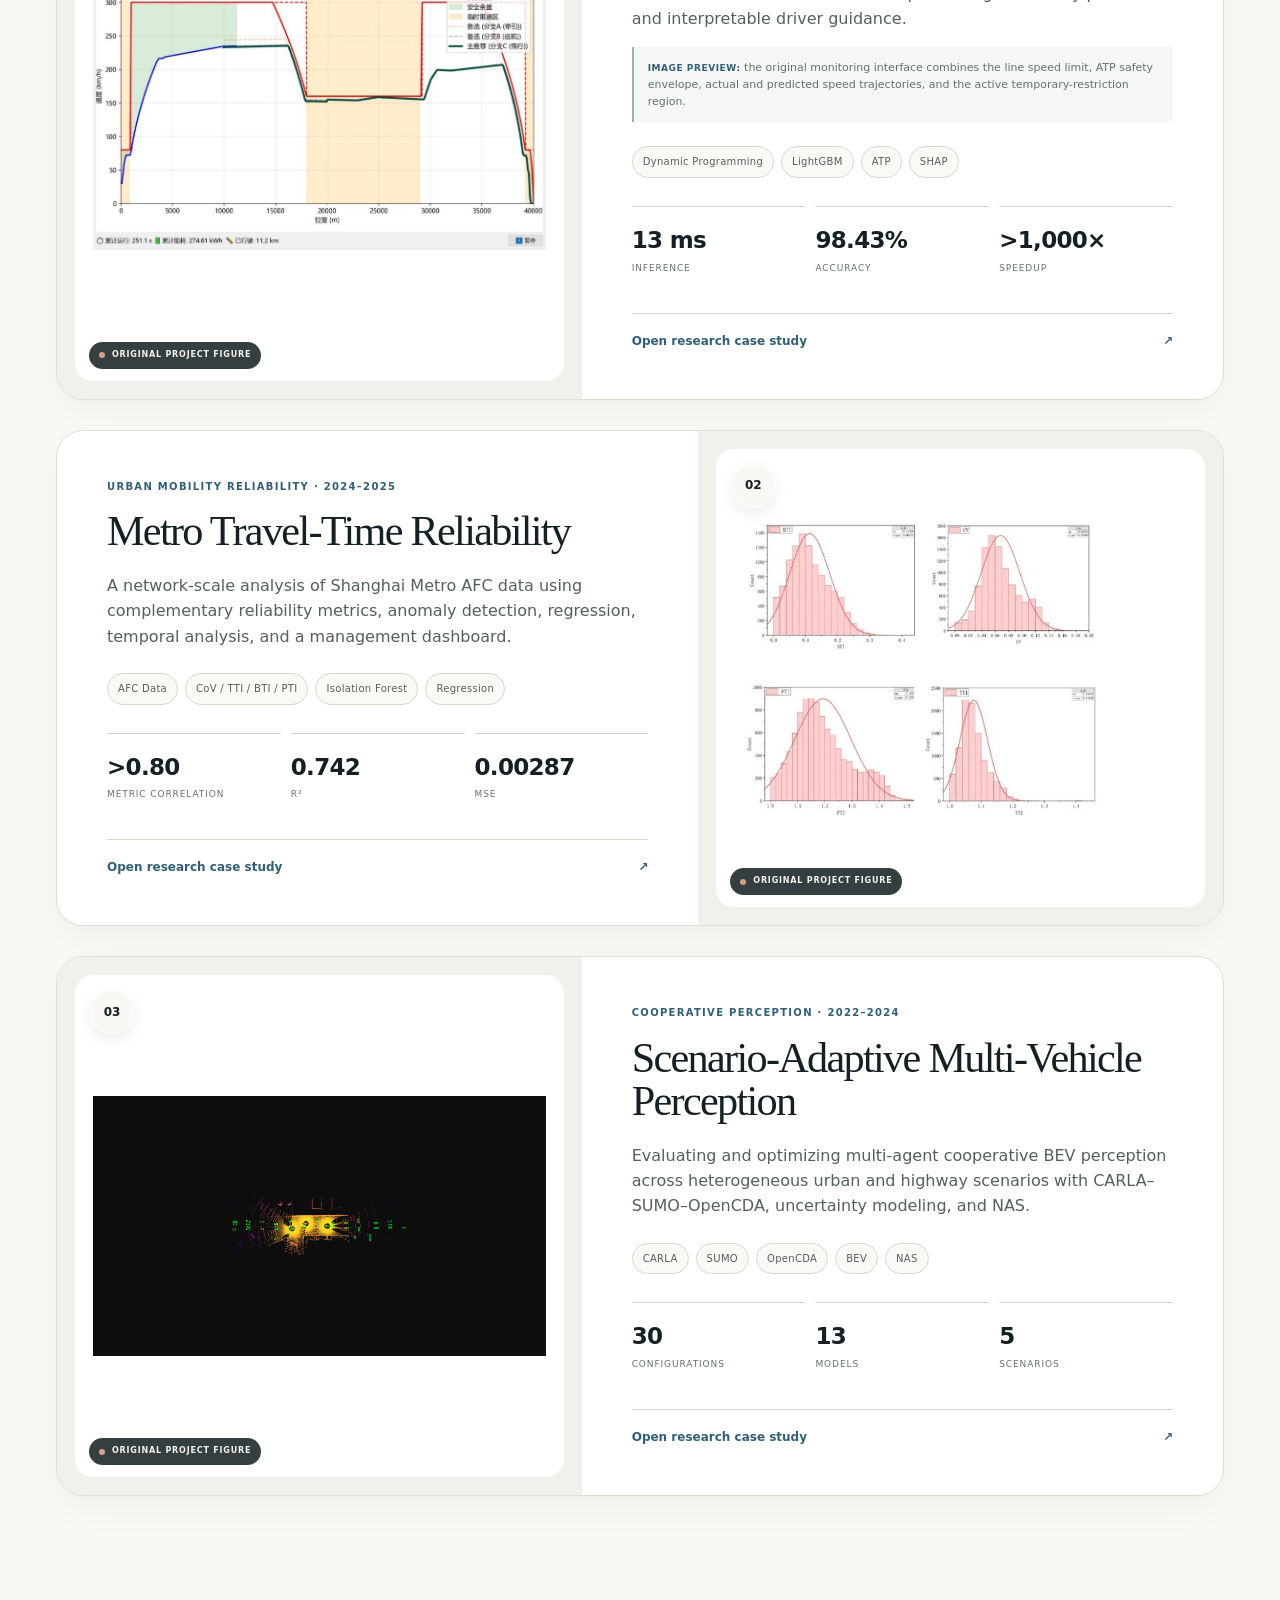
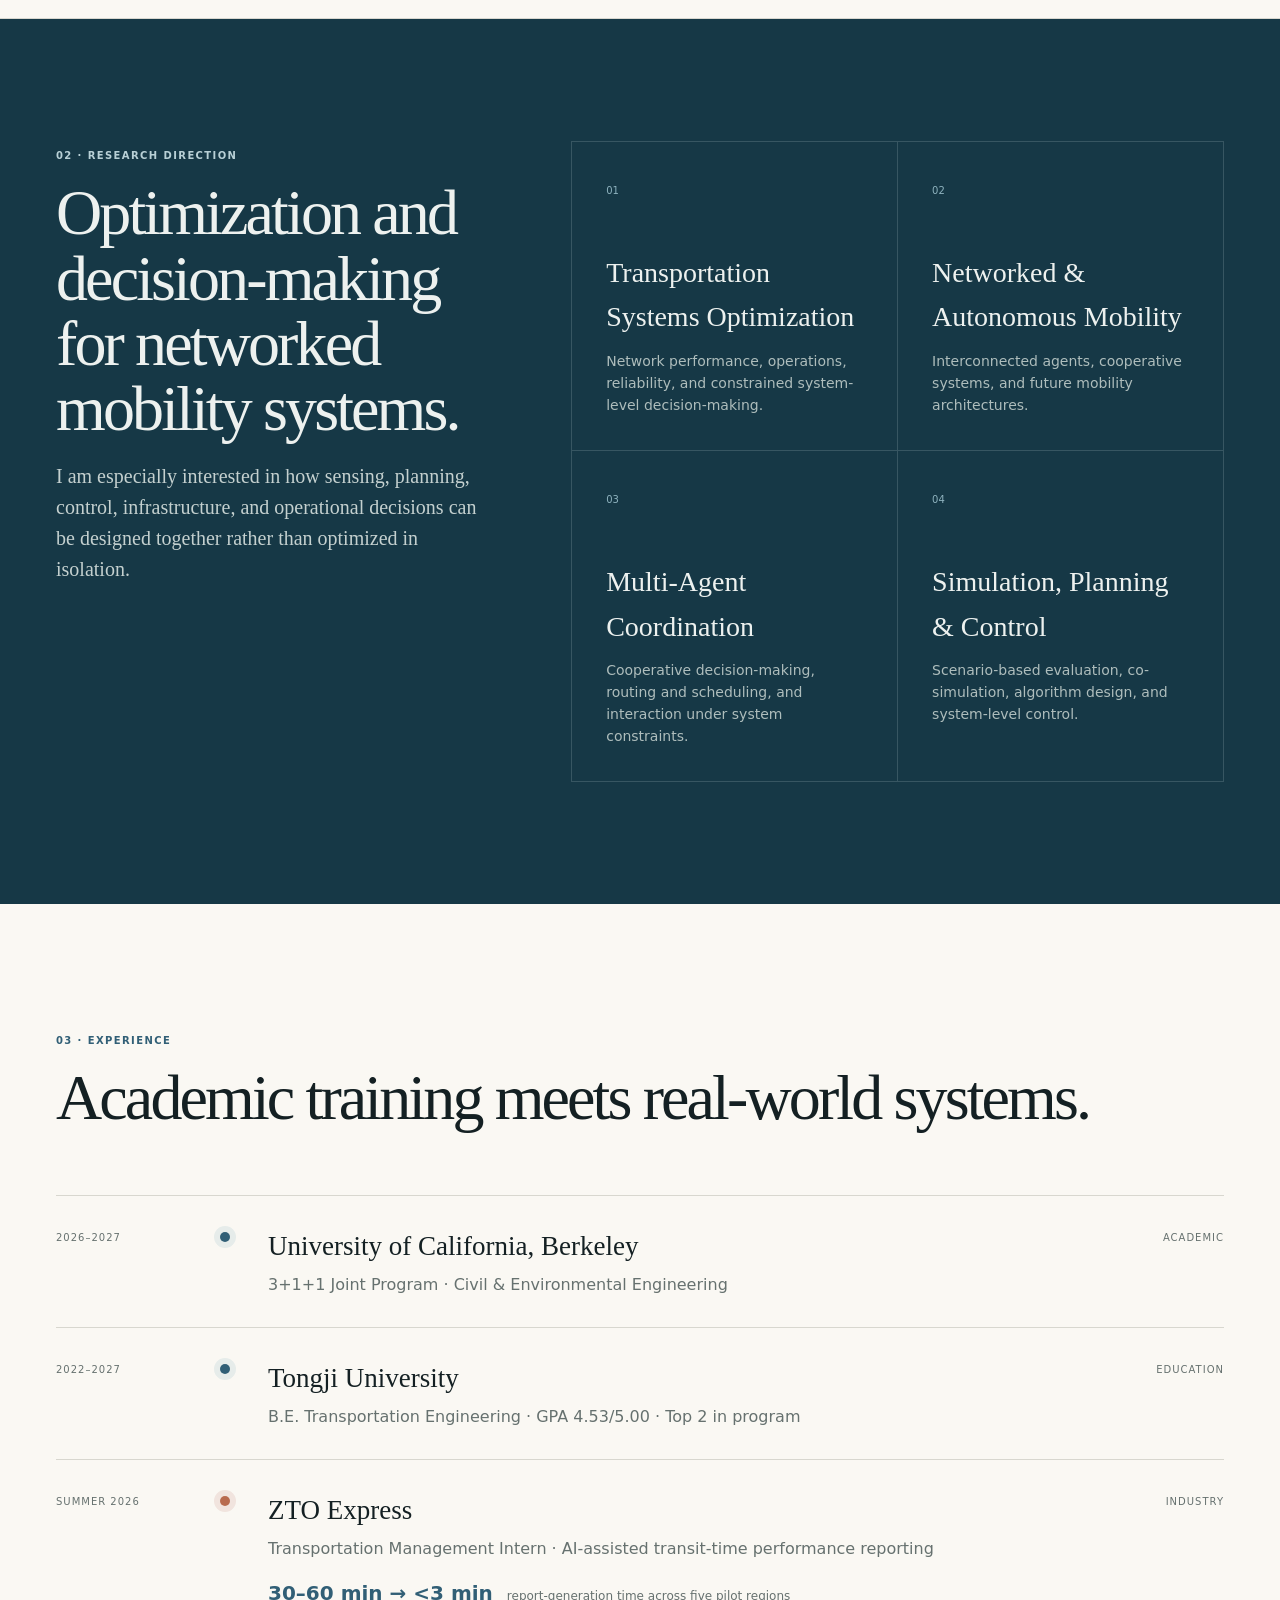
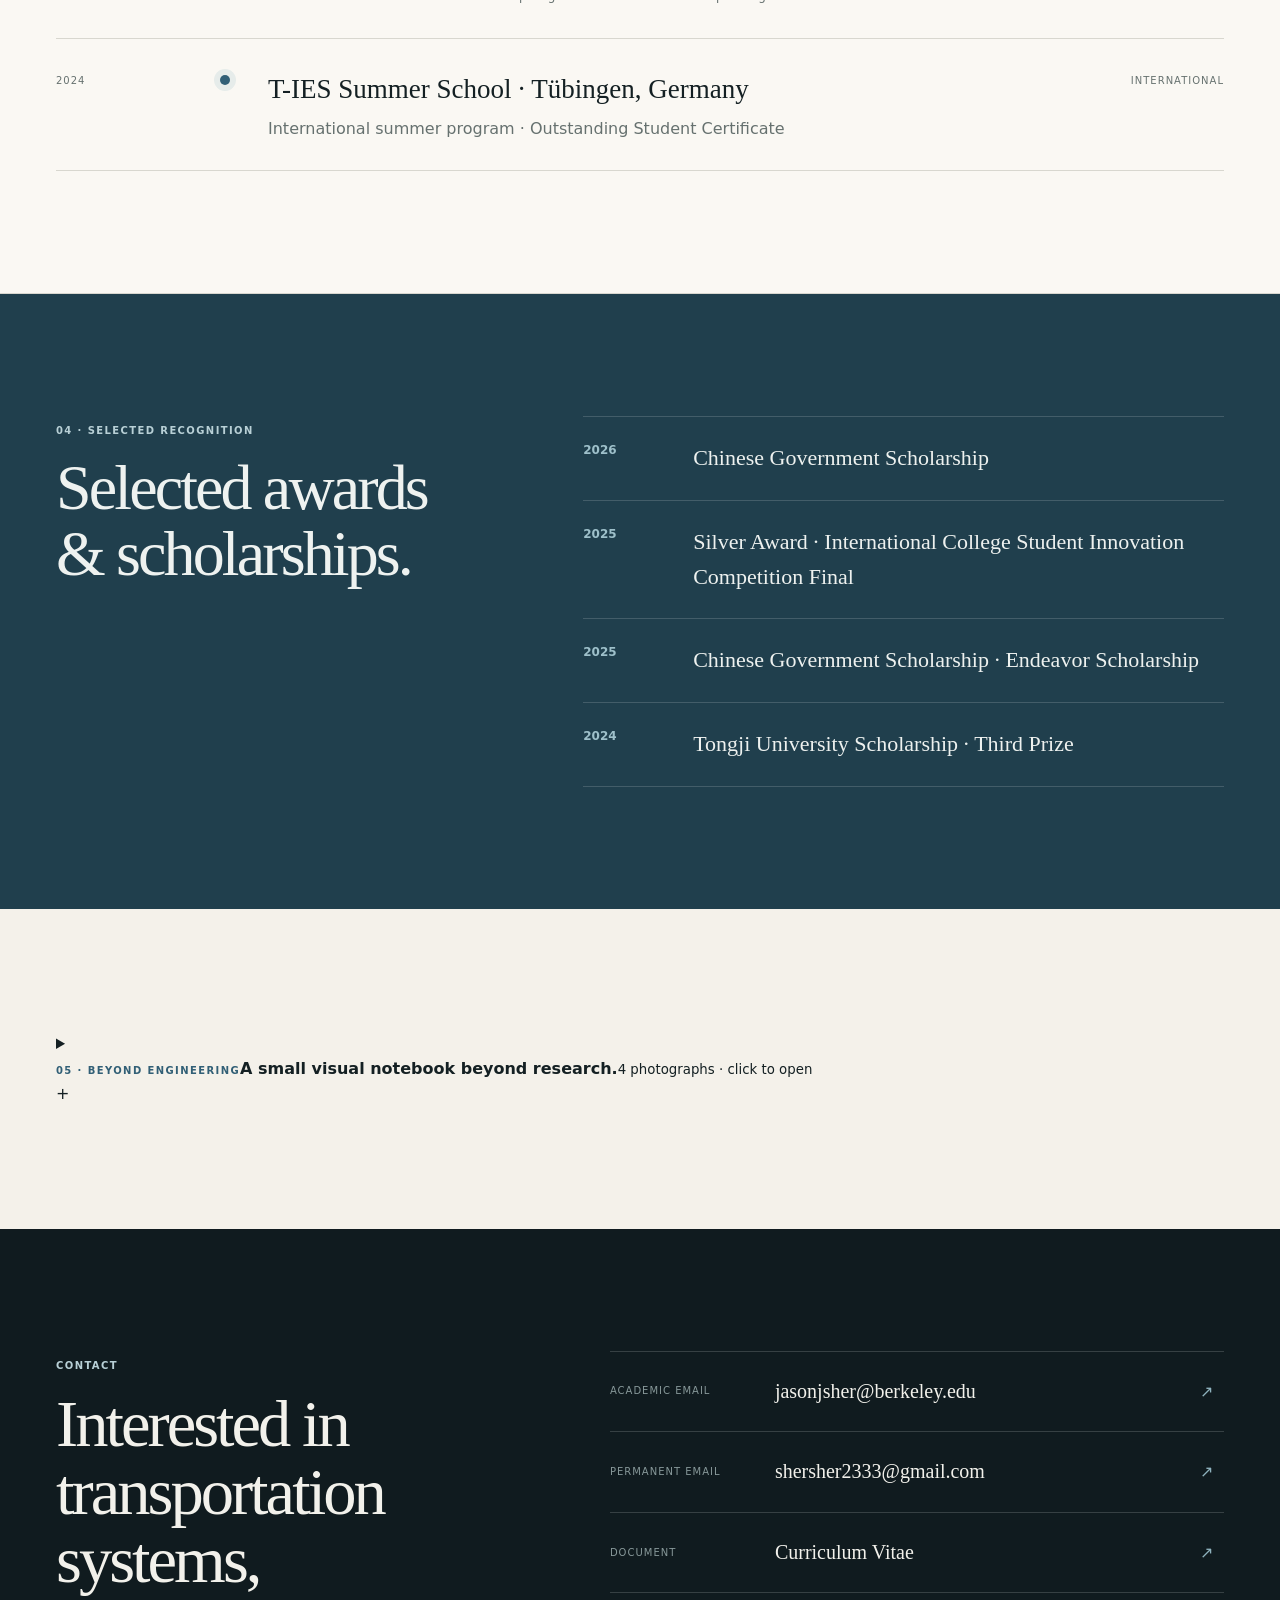
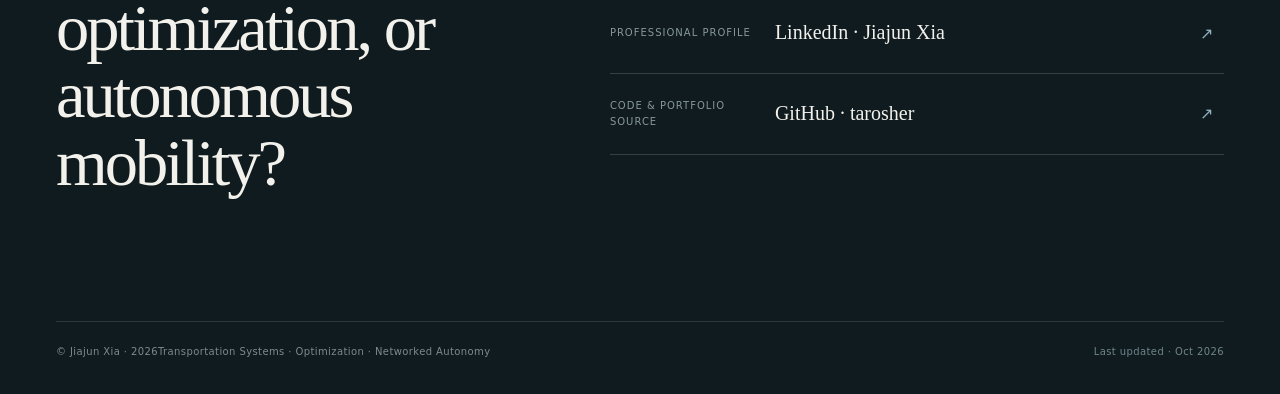
==== commit 08badd3a: "Align research positioning with networked mobility optimization and compact Beyond Engineering" ====
--- a/index.html
+++ b/index.html
@@ -3,30 +3,30 @@
 <html lang="en">
 <head>
 <meta charset="utf-8"/><meta content="width=device-width,initial-scale=1" name="viewport"/>
-<title>Jiajun Xia | Transportation Systems &amp; Intelligent Mobility</title>
-<meta content="Jiajun Xia is a transportation engineering student and researcher working on intelligent mobility, data-driven transportation systems, and AI-enabled infrastructure." name="description"/>
+<title>Jiajun Xia | Transportation Systems, Optimization &amp; Autonomous Mobility</title>
+<meta content="Jiajun Xia is a transportation engineering student and researcher working on transportation systems optimization, networked autonomous mobility, simulation, and algorithmic decision-making." name="description"/>
 <link href="styles.css" rel="stylesheet"/>
-<meta content="#f4f1ea" name="theme-color"/><meta content="index, follow" name="robots"/><meta content="Jiajun Xia | Transportation Systems &amp; Intelligent Mobility" property="og:title"/><meta content="Academic portfolio of Jiajun Xia, focused on transportation systems, data-driven mobility, intelligent transportation, and simulation." property="og:description"/><meta content="website" property="og:type"/><meta content="https://jiajun-xia-website.vercel.app/" property="og:url"/><meta content="summary" name="twitter:card"/><link href="favicon.svg" rel="icon" type="image/svg+xml"/><link href="https://jiajun-xia-website.vercel.app/" rel="canonical"/></head>
+<meta content="#f4f1ea" name="theme-color"/><meta content="index, follow" name="robots"/><meta content="Jiajun Xia | Transportation Systems, Optimization &amp; Autonomous Mobility" property="og:title"/><meta content="Academic portfolio of Jiajun Xia, focused on transportation systems optimization, networked autonomous mobility, multi-agent coordination, simulation, and decision-making." property="og:description"/><meta content="website" property="og:type"/><meta content="https://jiajun-xia-website.vercel.app/" property="og:url"/><meta content="summary" name="twitter:card"/><link href="favicon.svg" rel="icon" type="image/svg+xml"/><link href="https://jiajun-xia-website.vercel.app/" rel="canonical"/></head>
 <body class="home"><a class="skip-link" href="#top">Skip to main content</a>
 <nav><div class="wrap nav-inner"><a class="brand" href="#top"><span>JX</span> JIAJUN XIA</a><div class="nav-links"><a href="#research">Research</a><a href="#experience">Experience</a><a href="#about">About</a><a href="#contact">Contact</a><a class="nav-cv" href="resume_Jiajun_Xia.pdf" rel="noopener noreferrer" target="_blank">CV ↗</a></div></div></nav>
 <main id="top">
 <header class="hero-shell"><div class="wrap hero-v3">
-<div class="hero-copy"><div class="status-row"><span class="status-dot"></span><span>Transportation Engineering · Research Portfolio</span></div><h1>Jiajun Xia</h1><p class="hero-domain">Transportation Systems <i>×</i> Data Intelligence <i>×</i> Intelligent Mobility</p><p class="hero-intro">I study how data, computation, and intelligent systems can make transportation more reliable, adaptive, and human-centered.</p><div class="actions"><a class="btn primary" href="#research">Explore selected research <span>↘</span></a><a class="btn ghost" href="resume_Jiajun_Xia.pdf" rel="noopener noreferrer" target="_blank">View CV <span>↗</span></a></div><div class="hero-affils"><div><small>Current academic experience</small><strong>UC Berkeley</strong></div><div><small>Undergraduate education</small><strong>Tongji University</strong></div></div></div>
+<div class="hero-copy"><div class="status-row"><span class="status-dot"></span><span>Transportation Engineering · Research Portfolio</span></div><h1>Jiajun Xia</h1><p class="hero-domain">Transportation Systems <i>×</i> Optimization &amp; Decision-Making <i>×</i> Networked Autonomy</p><p class="hero-intro">I study how modeling, optimization, simulation, and learning can support coordinated decision-making in complex transportation and autonomous mobility systems.</p><div class="actions"><a class="btn primary" href="#research">Explore selected research <span>↘</span></a><a class="btn ghost" href="resume_Jiajun_Xia.pdf" rel="noopener noreferrer" target="_blank">View CV <span>↗</span></a></div><div class="hero-affils"><div><small>Current academic experience</small><strong>UC Berkeley</strong></div><div><small>Undergraduate education</small><strong>Tongji University</strong></div></div></div>
 <div aria-label="Research overview" class="hero-board"><div class="board-kicker">RESEARCH AT A GLANCE</div>
 <a class="board-card board-card-a" href="research/train-driving.html"><img alt="Original train monitoring interface from the project report" src="assets/train/monitor-interface-original.jpeg"/><span>01 · Intelligent Rail</span><strong>Real-time train decision support</strong></a>
 <a class="board-card board-card-b" href="research/metro-reliability.html"><img alt="Original metro travel-time reliability distributions from the project report" src="assets/metro/reliability-distributions.jpg"/><span>02 · Urban Mobility</span><strong>Metro travel-time reliability</strong></a>
 <a class="board-card board-card-c" href="research/cooperative-perception.html"><img alt="Original cooperative perception result from the project presentation" src="assets/cooperative/perception-a.png"/><span>03 · Intelligent Vehicles</span><strong>Scenario-adaptive perception</strong></a>
 <div class="board-note">Selected work · 2022–2026</div></div>
 </div></header>
-<section class="section-light" id="research"><div class="wrap"><div class="section-head-v3"><div><span class="micro-label">01 · SELECTED RESEARCH</span><h2>Research stories, not résumé bullets.</h2></div><p>Each project opens into a full case study with the research question, technical workflow, experiments, results, original evidence, and my specific contribution.</p></div>
+<section class="section-light" id="research"><div class="wrap"><div class="section-head-v3"><div><span class="micro-label">01 · SELECTED RESEARCH</span><h2>Computational tools for reliable, coordinated mobility systems.</h2></div><p>Across rail control, metro networks, and cooperative perception, I focus on system modeling, optimization, learning, and decision-making under real operational constraints.</p></div>
 <div class="research-stack">
 <a class="research-card" href="research/train-driving.html"><div class="rc-visual"><img alt="Original train monitoring interface from the project report" decoding="async" loading="lazy" src="assets/train/monitor-interface-original.jpeg"/><div class="rc-index">01</div><span class="artifact-badge">Original project figure</span></div><div class="rc-copy"><div class="rc-overline">INTELLIGENT RAIL SYSTEMS · 2026</div><h3>Intelligent Train Driving Assistance</h3><p>Transferring globally optimized dynamic-programming policies into millisecond online decisions while preserving ATP safety protection and interpretable driver guidance.</p><p class="visual-context"><strong>Image preview:</strong> the original monitoring interface combines the line speed limit, ATP safety envelope, actual and predicted speed trajectories, and the active temporary-restriction region.</p><div class="tag-row"><span>Dynamic Programming</span><span>LightGBM</span><span>ATP</span><span>SHAP</span></div><div class="metric-row"><div><b>13 ms</b><small>inference</small></div><div><b>98.43%</b><small>accuracy</small></div><div><b>&gt;1,000×</b><small>speedup</small></div></div><div class="case-cta">Open research case study <span>↗</span></div></div></a>
 <a class="research-card reverse" href="research/metro-reliability.html"><div class="rc-visual"><img alt="Original metro travel-time reliability distributions from the project report" decoding="async" loading="lazy" src="assets/metro/reliability-distributions.jpg"/><div class="rc-index">02</div><span class="artifact-badge">Original project figure</span></div><div class="rc-copy"><div class="rc-overline">URBAN MOBILITY RELIABILITY · 2024–2025</div><h3>Metro Travel-Time Reliability</h3><p>A network-scale analysis of Shanghai Metro AFC data using complementary reliability metrics, anomaly detection, regression, temporal analysis, and a management dashboard.</p><div class="tag-row"><span>AFC Data</span><span>CoV / TTI / BTI / PTI</span><span>Isolation Forest</span><span>Regression</span></div><div class="metric-row"><div><b>&gt;0.80</b><small>metric correlation</small></div><div><b>0.742</b><small>R²</small></div><div><b>0.00287</b><small>MSE</small></div></div><div class="case-cta">Open research case study <span>↗</span></div></div></a>
-<a class="research-card" href="research/cooperative-perception.html"><div class="rc-visual"><img alt="Original cooperative perception result from the project presentation" decoding="async" loading="lazy" src="assets/cooperative/perception-a.png"/><div class="rc-index">03</div><span class="artifact-badge">Original project figure</span></div><div class="rc-copy"><div class="rc-overline">COOPERATIVE PERCEPTION · 2022–2024</div><h3>Scenario-Adaptive Multi-Vehicle Perception</h3><p>Evaluating and optimizing cooperative BEV perception across heterogeneous urban and highway scenarios with CARLA–SUMO–OpenCDA, uncertainty modeling, and NAS.</p><div class="tag-row"><span>CARLA</span><span>SUMO</span><span>OpenCDA</span><span>BEV</span><span>NAS</span></div><div class="metric-row"><div><b>30</b><small>configurations</small></div><div><b>13</b><small>models</small></div><div><b>5</b><small>scenarios</small></div></div><div class="case-cta">Open research case study <span>↗</span></div></div></a>
+<a class="research-card" href="research/cooperative-perception.html"><div class="rc-visual"><img alt="Original cooperative perception result from the project presentation" decoding="async" loading="lazy" src="assets/cooperative/perception-a.png"/><div class="rc-index">03</div><span class="artifact-badge">Original project figure</span></div><div class="rc-copy"><div class="rc-overline">COOPERATIVE PERCEPTION · 2022–2024</div><h3>Scenario-Adaptive Multi-Vehicle Perception</h3><p>Evaluating and optimizing multi-agent cooperative BEV perception across heterogeneous urban and highway scenarios with CARLA–SUMO–OpenCDA, uncertainty modeling, and NAS.</p><div class="tag-row"><span>CARLA</span><span>SUMO</span><span>OpenCDA</span><span>BEV</span><span>NAS</span></div><div class="metric-row"><div><b>30</b><small>configurations</small></div><div><b>13</b><small>models</small></div><div><b>5</b><small>scenarios</small></div></div><div class="case-cta">Open research case study <span>↗</span></div></div></a>
 </div></div></section>
-<section class="capability-section" id="about"><div class="wrap capability-grid"><div class="capability-copy"><span class="micro-label light">02 · RESEARCH DIRECTION</span><h2>Engineering intelligence for mobility systems.</h2><p>I am interested in transportation systems where data, optimization, simulation, and machine learning must work together under real operational constraints.</p></div><div class="capability-map"><div class="cap-item"><span>01</span><h3>Transportation Systems</h3><p>Network performance, operations, reliability, and decision-making.</p></div><div class="cap-item"><span>02</span><h3>Data-Driven Mobility</h3><p>Large-scale mobility data, pattern discovery, and interpretable modeling.</p></div><div class="cap-item"><span>03</span><h3>Intelligent Transportation</h3><p>AI-assisted control, cooperative perception, and real-time support systems.</p></div><div class="cap-item"><span>04</span><h3>Simulation &amp; Optimization</h3><p>Scenario design, co-simulation, model evaluation, and system optimization.</p></div></div></div></section>
+<section class="capability-section" id="about"><div class="wrap capability-grid"><div class="capability-copy"><span class="micro-label light">02 · RESEARCH DIRECTION</span><h2>Optimization and decision-making for networked mobility systems.</h2><p>I am especially interested in how sensing, planning, control, infrastructure, and operational decisions can be designed together rather than optimized in isolation.</p></div><div class="capability-map"><div class="cap-item"><span>01</span><h3>Transportation Systems Optimization</h3><p>Network performance, operations, reliability, and constrained system-level decision-making.</p></div><div class="cap-item"><span>02</span><h3>Networked &amp; Autonomous Mobility</h3><p>Interconnected agents, cooperative systems, and future mobility architectures.</p></div><div class="cap-item"><span>03</span><h3>Multi-Agent Coordination</h3><p>Cooperative decision-making, routing and scheduling, and interaction under system constraints.</p></div><div class="cap-item"><span>04</span><h3>Simulation, Planning &amp; Control</h3><p>Scenario-based evaluation, co-simulation, algorithm design, and system-level control.</p></div></div></div></section>
 <section class="section-light" id="experience"><div class="wrap"><div class="section-head-v3 compact"><div><span class="micro-label">03 · EXPERIENCE</span><h2>Academic training meets real-world systems.</h2></div></div><div class="timeline-v3"><div class="tl-row"><div class="tl-year">2026–2027</div><div class="tl-dot"></div><div class="tl-main"><h3>University of California, Berkeley</h3><p>3+1+1 Joint Program · Civil &amp; Environmental Engineering</p></div><div class="tl-type">Academic</div></div><div class="tl-row"><div class="tl-year">2022–2027</div><div class="tl-dot"></div><div class="tl-main"><h3>Tongji University</h3><p>B.E. Transportation Engineering · GPA 4.53/5.00 · Top 2 in program</p></div><div class="tl-type">Education</div></div><div class="tl-row"><div class="tl-year">Summer 2026</div><div class="tl-dot accent"></div><div class="tl-main"><h3>ZTO Express</h3><p>Transportation Management Intern · AI-assisted transit-time performance reporting</p><div class="impact-inline"><b>30–60 min → &lt;3 min</b><span>report-generation time across five pilot regions</span></div></div><div class="tl-type">Industry</div></div><div class="tl-row"><div class="tl-year">2024</div><div class="tl-dot"></div><div class="tl-main"><h3>T-IES Summer School · Tübingen, Germany</h3><p>International summer program · Outstanding Student Certificate</p></div><div class="tl-type">International</div></div></div></div></section>
 <section class="recognition-v3"><div class="wrap recog-grid"><div><span class="micro-label light">04 · SELECTED RECOGNITION</span><h2>Selected awards &amp; scholarships.</h2></div><div class="recog-list"><div><b>2026</b><span>Chinese Government Scholarship</span></div><div><b>2025</b><span>Silver Award · International College Student Innovation Competition Final</span></div><div><b>2025</b><span>Chinese Government Scholarship · Endeavor Scholarship</span></div><div><b>2024</b><span>Tongji University Scholarship · Third Prize</span></div></div></div></section>
-<section class="beyond-v3"><div class="wrap"><div class="section-head-v3"><div><span class="micro-label">05 · BEYOND ENGINEERING</span><h2>Learning across cities, systems, and cultures.</h2></div><p>This part of the portfolio stays intentionally light: a small window into international study, campus life, travel, and interests beyond technical work.</p></div><div class="place-v3-grid"><div class="place-v3"><span>BERKELEY</span><strong>California</strong><small>Study · 2026–2027</small></div><div class="place-v3"><span>SHANGHAI</span><strong>Tongji</strong><small>Home academic base</small></div><div class="place-v3"><span>TÜBINGEN</span><strong>Germany</strong><small>Summer school · 2024</small></div></div></div></section>
-<section class="contact-v3" id="contact"><div class="wrap contact-v3-inner"><div><span class="micro-label light">CONTACT</span><h2>Interested in mobility systems, data, or intelligent transportation?</h2></div><div class="contact-links"><a href="mailto:jasonjsher@berkeley.edu"><small>Academic email</small><strong>jasonjsher@berkeley.edu</strong><span>↗</span></a><a href="mailto:shersher2333@gmail.com"><small>Permanent email</small><strong>shersher2333@gmail.com</strong><span>↗</span></a><a href="resume_Jiajun_Xia.pdf" rel="noopener noreferrer" target="_blank"><small>Document</small><strong>Curriculum Vitae</strong><span>↗</span></a><a href="https://www.linkedin.com/in/jiajun-xia-87ab18298/" rel="noopener noreferrer" target="_blank"><small>Professional profile</small><strong>LinkedIn · Jiajun Xia</strong><span>↗</span></a><a href="https://github.com/tarosher" rel="noopener noreferrer" target="_blank"><small>Code &amp; portfolio source</small><strong>GitHub · tarosher</strong><span>↗</span></a></div><footer><span>© Jiajun Xia · 2026</span><span>Transportation Systems · Data · Intelligent Mobility</span><span class="update-note">Last updated · Oct 2026</span></footer></div></section>
+<section class="beyond-v3 beyond-compact"><div class="wrap"><details class="photo-album"><summary><div class="album-summary-main"><span class="micro-label">05 · BEYOND ENGINEERING</span><strong>A small visual notebook beyond research.</strong><small>4 photographs · click to open</small></div><span class="album-toggle" aria-hidden="true">+</span></summary><div class="album-body"><p class="album-intro">A compact collection from places that have shaped how I think about cities, infrastructure, and international collaboration. Scroll horizontally to browse.</p><div class="album-track"><figure class="album-card"><img alt="Jiajun Xia outside the European Parliament in France" loading="lazy" src="assets/life/european-parliament.jpg"/><figcaption><b>European Parliament</b><span>France · international perspective</span></figcaption></figure><figure class="album-card"><img alt="Jiajun Xia during a visit in Tübingen, Germany" loading="lazy" src="assets/life/tuebingen.jpg"/><figcaption><b>Tübingen</b><span>Germany · summer school &amp; travel</span></figcaption></figure><figure class="album-card"><img alt="Jiajun Xia in San Francisco with the Bay Bridge in the background" loading="lazy" src="assets/life/san-francisco-bay-bridge.jpg"/><figcaption><b>San Francisco · Bay Bridge</b><span>California · cities &amp; infrastructure</span></figcaption></figure><figure class="album-card"><img alt="Jiajun Xia at Tongji University in Shanghai" loading="lazy" src="assets/life/tongji-university.jpg"/><figcaption><b>Tongji University</b><span>Shanghai · academic home</span></figcaption></figure></div></div></details></div></section>
+<section class="contact-v3" id="contact"><div class="wrap contact-v3-inner"><div><span class="micro-label light">CONTACT</span><h2>Interested in transportation systems, optimization, or autonomous mobility?</h2></div><div class="contact-links"><a href="mailto:jasonjsher@berkeley.edu"><small>Academic email</small><strong>jasonjsher@berkeley.edu</strong><span>↗</span></a><a href="mailto:shersher2333@gmail.com"><small>Permanent email</small><strong>shersher2333@gmail.com</strong><span>↗</span></a><a href="resume_Jiajun_Xia.pdf" rel="noopener noreferrer" target="_blank"><small>Document</small><strong>Curriculum Vitae</strong><span>↗</span></a><a href="https://www.linkedin.com/in/jiajun-xia-87ab18298/" rel="noopener noreferrer" target="_blank"><small>Professional profile</small><strong>LinkedIn · Jiajun Xia</strong><span>↗</span></a><a href="https://github.com/tarosher" rel="noopener noreferrer" target="_blank"><small>Code &amp; portfolio source</small><strong>GitHub · tarosher</strong><span>↗</span></a></div><footer><span>© Jiajun Xia · 2026</span><span>Transportation Systems · Optimization · Networked Autonomy</span><span class="update-note">Last updated · Oct 2026</span></footer></div></section>
 </main></body></html>
--- a/styles.css
+++ b/styles.css
@@ -66,3 +66,6 @@
 .figure-guide p{margin:0!important;font-size:13px!important;line-height:1.65;color:#52615e!important}
 .figure-guide.hero-guide{max-width:900px;margin:16px 0 0;border-left:3px solid var(--blue);border-radius:4px 16px 16px 4px;background:rgba(255,255,255,.52)}
 @media(max-width:680px){.figure-guide{padding:16px 17px}.figure-guide p{font-size:12px!important}}
+
+.visual-context{margin-top:-8px!important;padding:12px 14px;border-left:2px solid #9db3b7;background:#f5f7f4;color:#65716f!important;font-size:11px!important;line-height:1.55}
+.visual-context strong{color:#315f76;font-size:9px;letter-spacing:.06em;text-transform:uppercase}
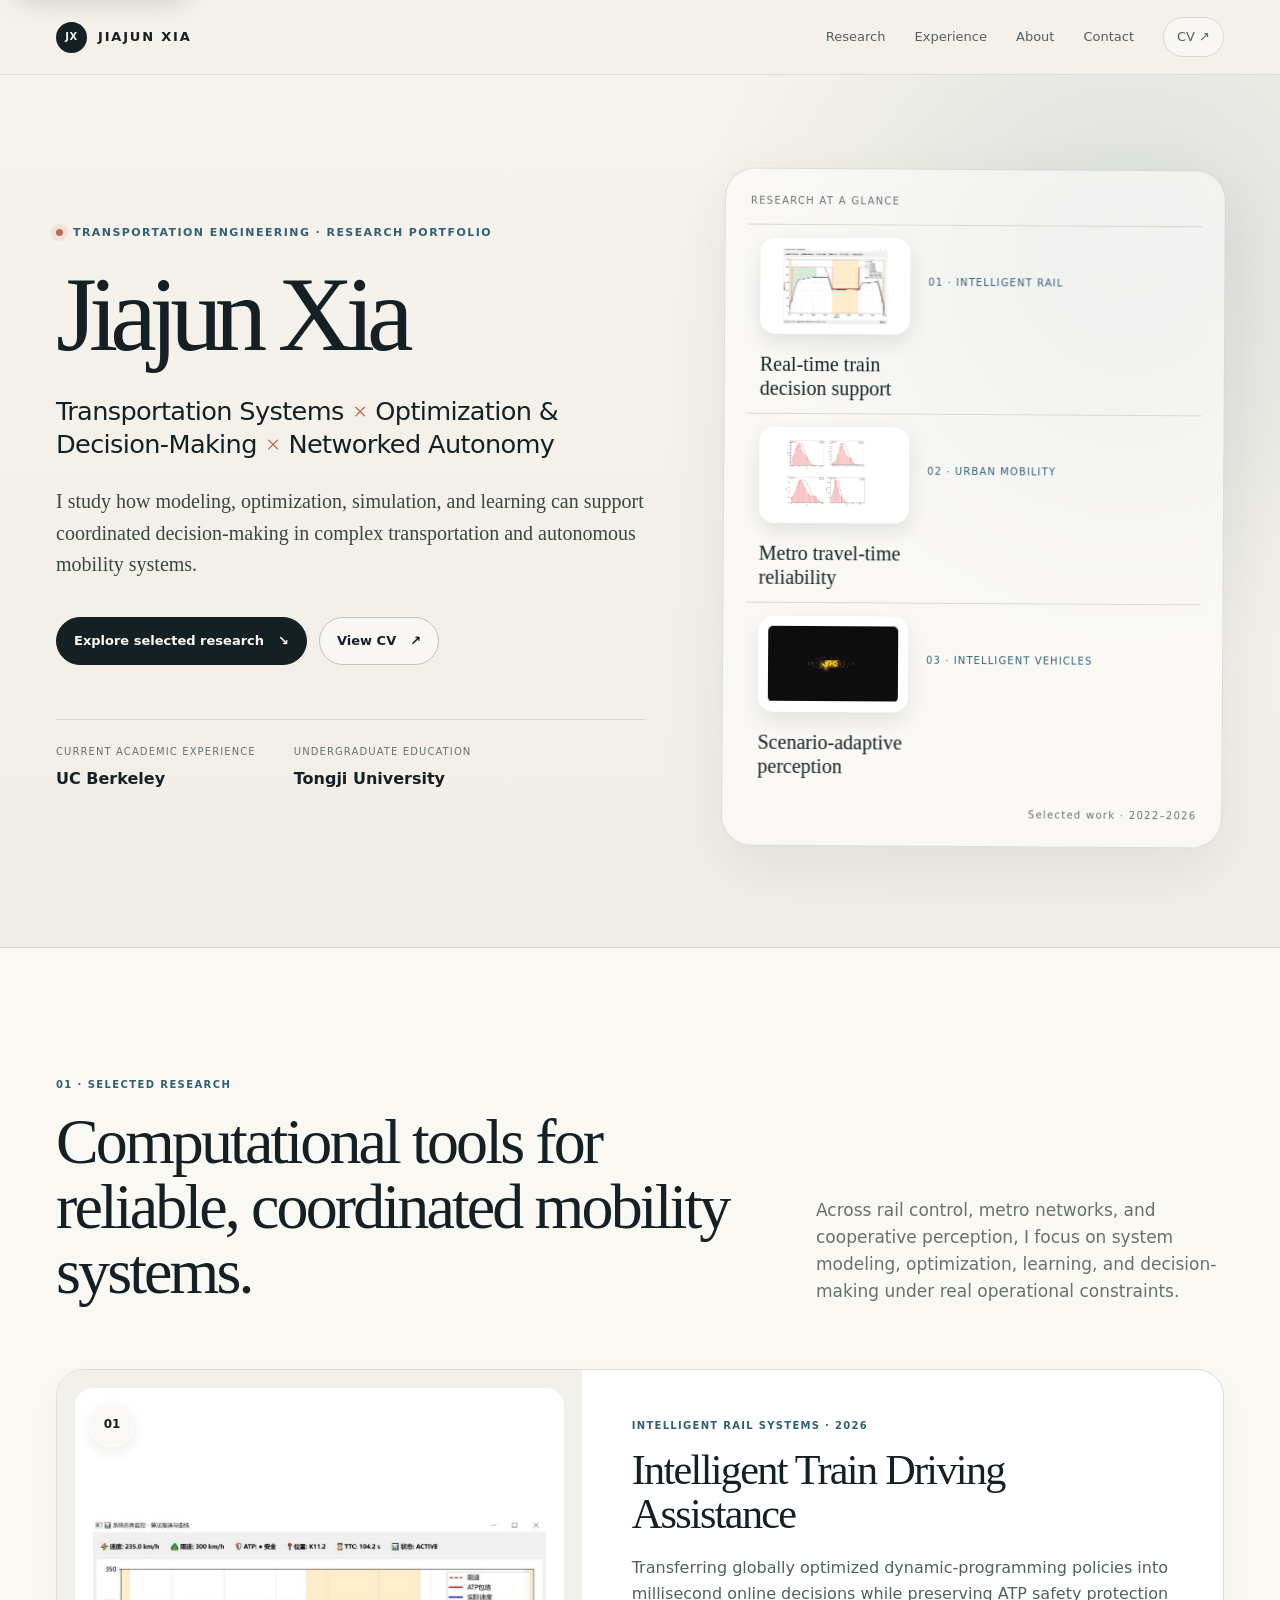
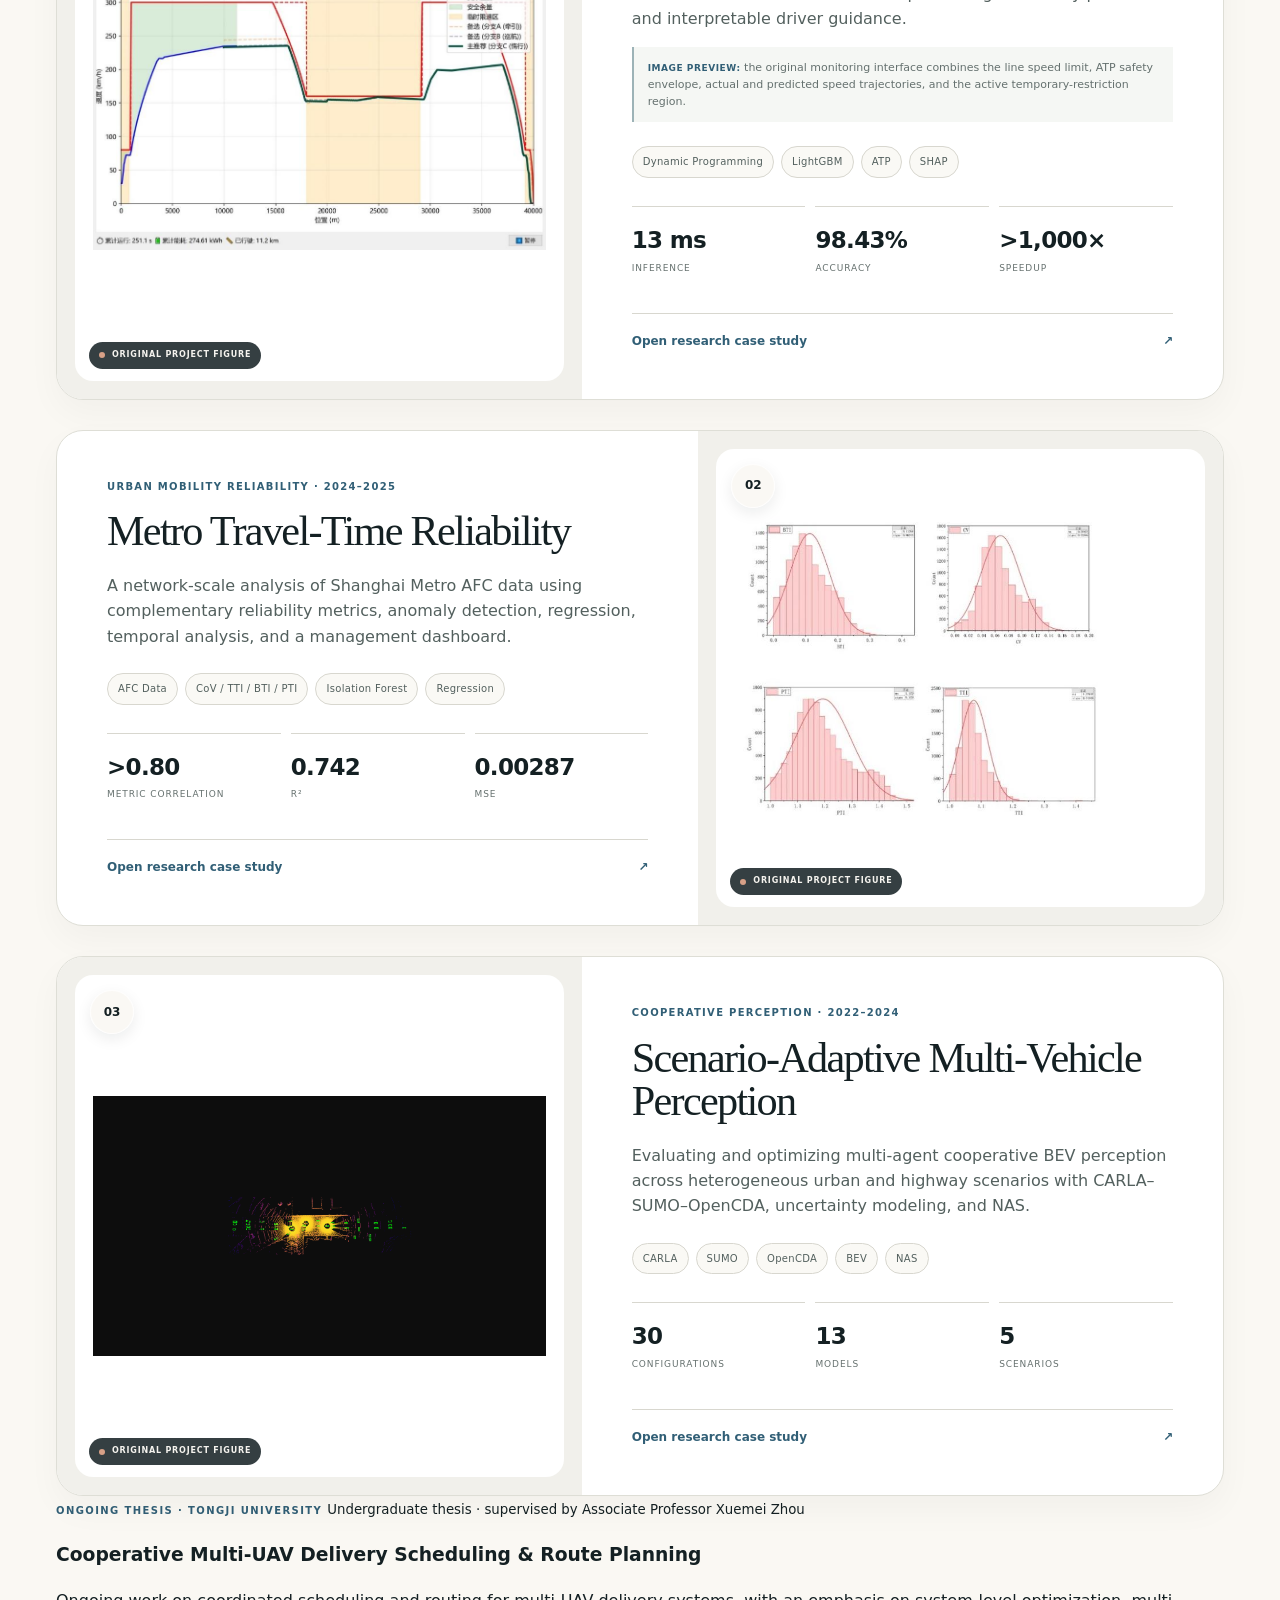
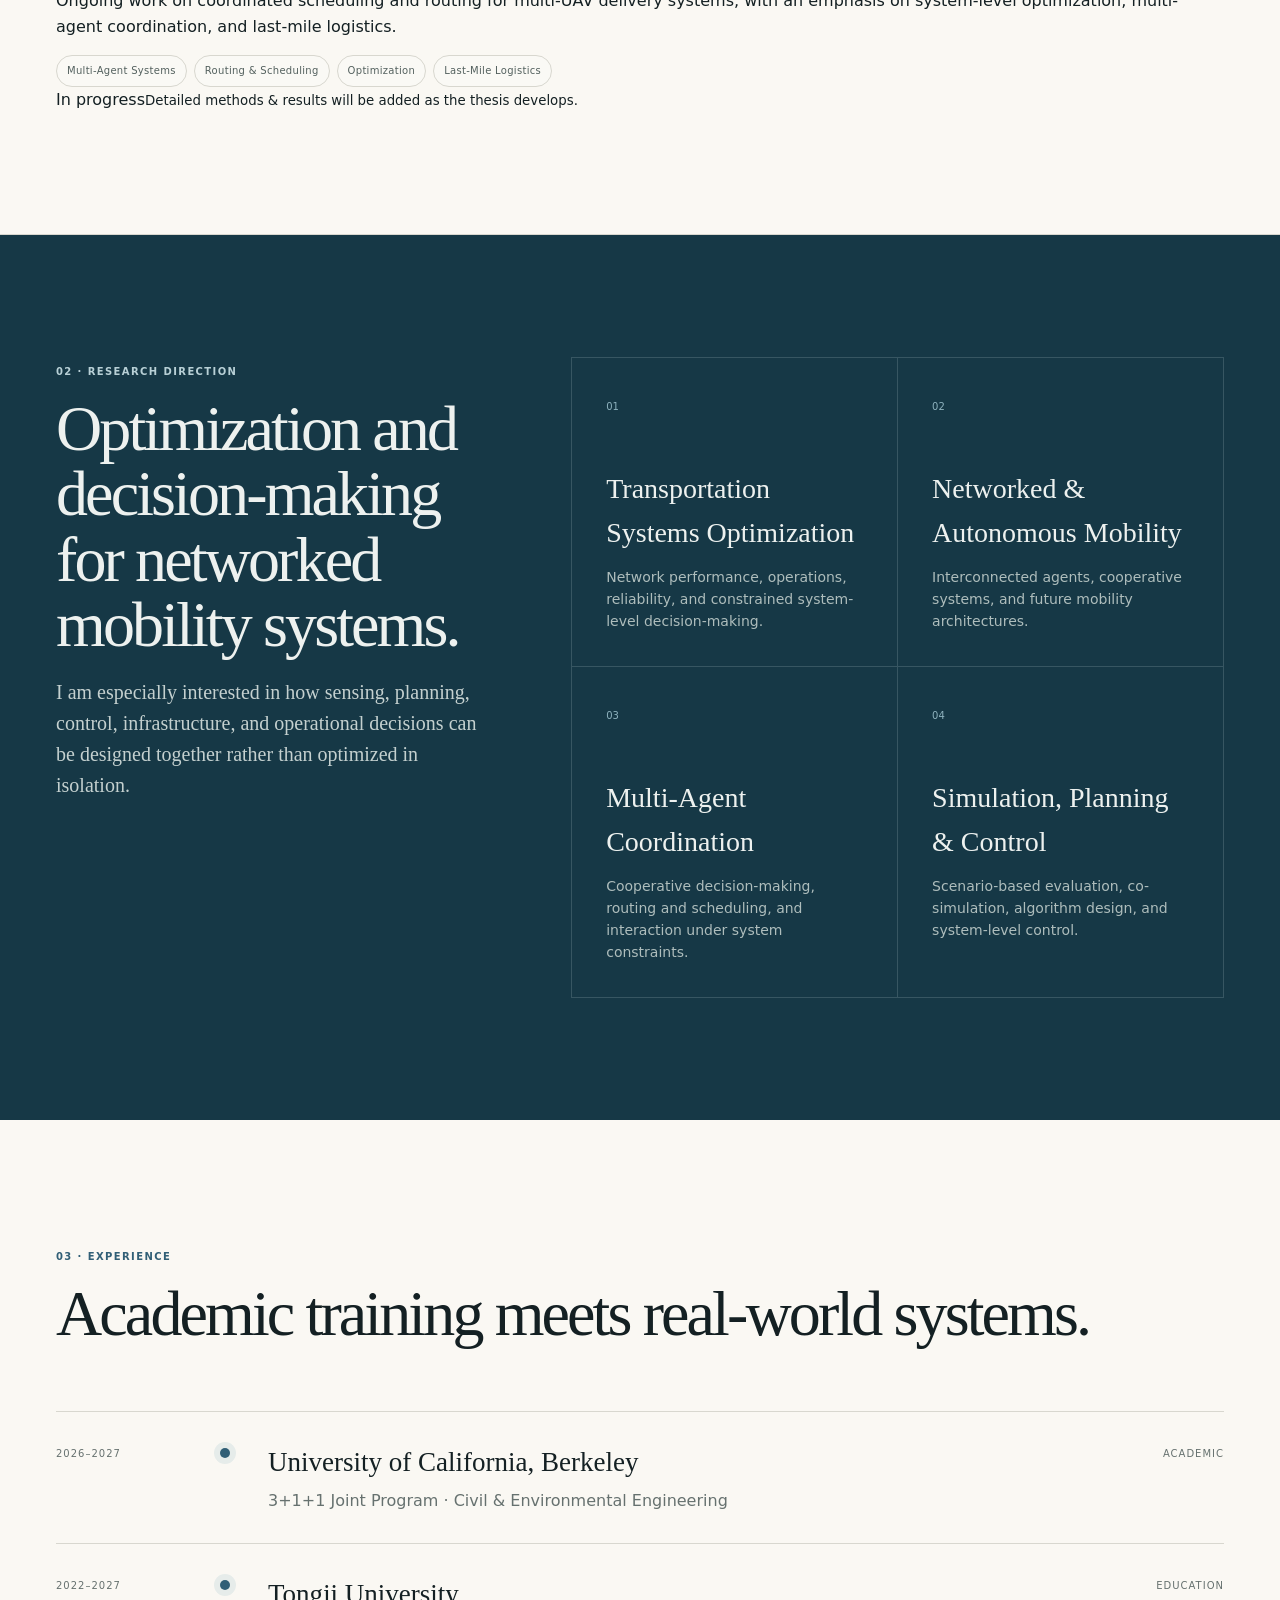
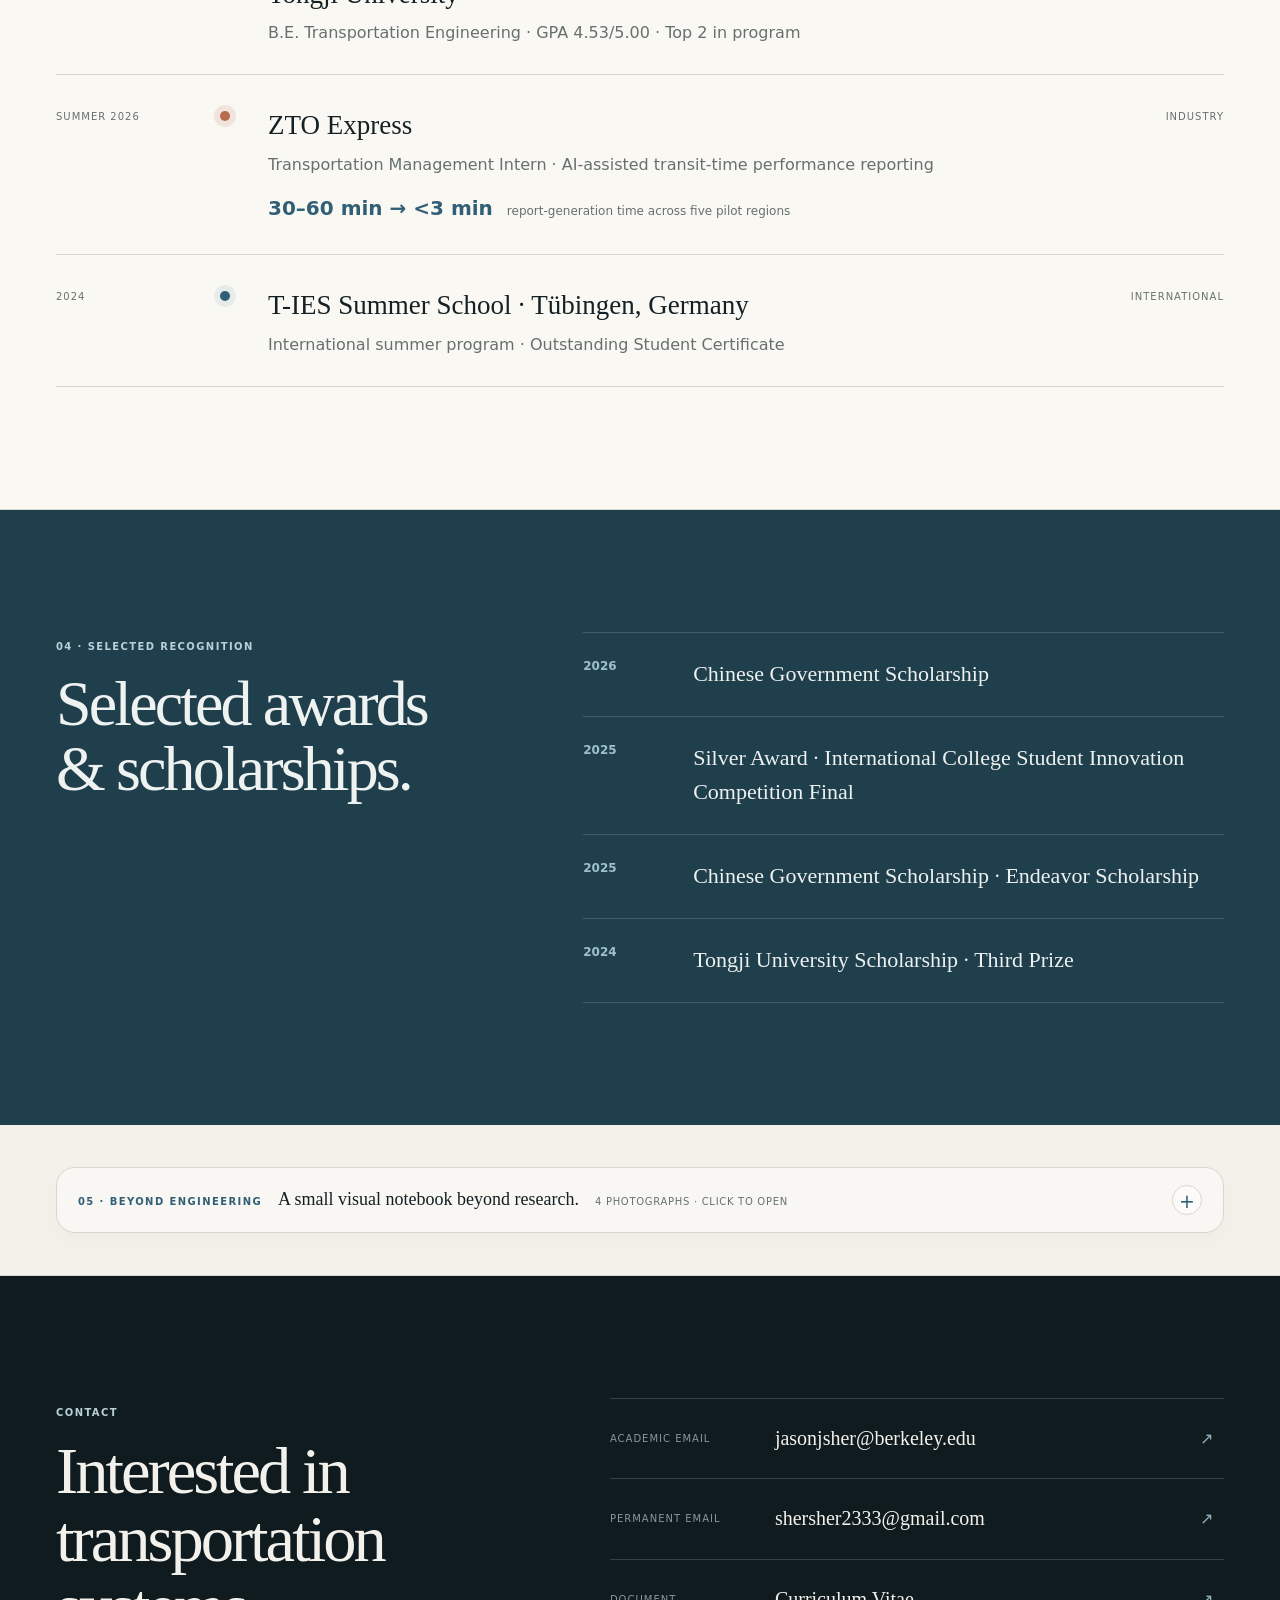
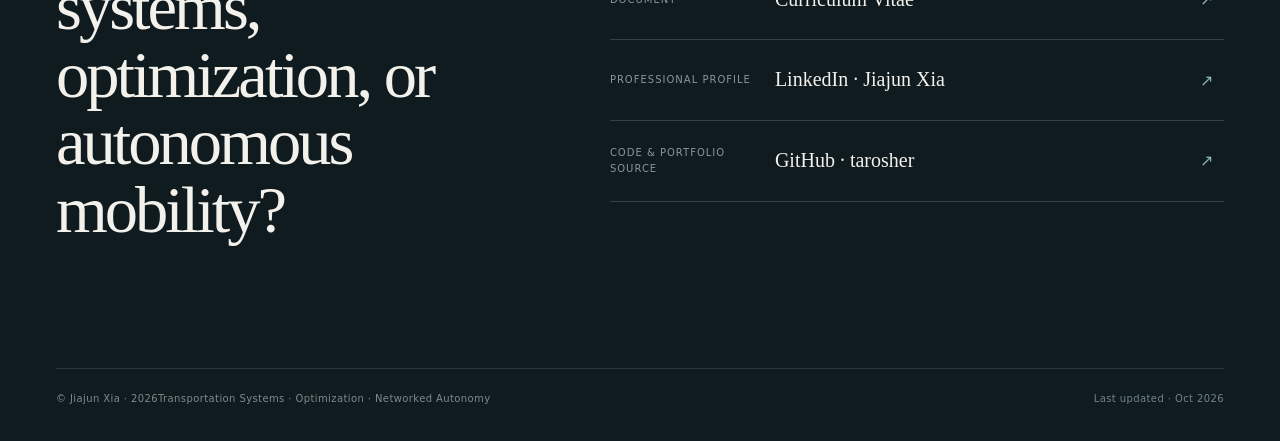
==== commit f8548e90: "Add current multi-UAV optimization thesis to research overview" ====
--- a/index.html
+++ b/index.html
@@ -23,7 +23,20 @@
 <a class="research-card" href="research/train-driving.html"><div class="rc-visual"><img alt="Original train monitoring interface from the project report" decoding="async" loading="lazy" src="assets/train/monitor-interface-original.jpeg"/><div class="rc-index">01</div><span class="artifact-badge">Original project figure</span></div><div class="rc-copy"><div class="rc-overline">INTELLIGENT RAIL SYSTEMS · 2026</div><h3>Intelligent Train Driving Assistance</h3><p>Transferring globally optimized dynamic-programming policies into millisecond online decisions while preserving ATP safety protection and interpretable driver guidance.</p><p class="visual-context"><strong>Image preview:</strong> the original monitoring interface combines the line speed limit, ATP safety envelope, actual and predicted speed trajectories, and the active temporary-restriction region.</p><div class="tag-row"><span>Dynamic Programming</span><span>LightGBM</span><span>ATP</span><span>SHAP</span></div><div class="metric-row"><div><b>13 ms</b><small>inference</small></div><div><b>98.43%</b><small>accuracy</small></div><div><b>&gt;1,000×</b><small>speedup</small></div></div><div class="case-cta">Open research case study <span>↗</span></div></div></a>
 <a class="research-card reverse" href="research/metro-reliability.html"><div class="rc-visual"><img alt="Original metro travel-time reliability distributions from the project report" decoding="async" loading="lazy" src="assets/metro/reliability-distributions.jpg"/><div class="rc-index">02</div><span class="artifact-badge">Original project figure</span></div><div class="rc-copy"><div class="rc-overline">URBAN MOBILITY RELIABILITY · 2024–2025</div><h3>Metro Travel-Time Reliability</h3><p>A network-scale analysis of Shanghai Metro AFC data using complementary reliability metrics, anomaly detection, regression, temporal analysis, and a management dashboard.</p><div class="tag-row"><span>AFC Data</span><span>CoV / TTI / BTI / PTI</span><span>Isolation Forest</span><span>Regression</span></div><div class="metric-row"><div><b>&gt;0.80</b><small>metric correlation</small></div><div><b>0.742</b><small>R²</small></div><div><b>0.00287</b><small>MSE</small></div></div><div class="case-cta">Open research case study <span>↗</span></div></div></a>
 <a class="research-card" href="research/cooperative-perception.html"><div class="rc-visual"><img alt="Original cooperative perception result from the project presentation" decoding="async" loading="lazy" src="assets/cooperative/perception-a.png"/><div class="rc-index">03</div><span class="artifact-badge">Original project figure</span></div><div class="rc-copy"><div class="rc-overline">COOPERATIVE PERCEPTION · 2022–2024</div><h3>Scenario-Adaptive Multi-Vehicle Perception</h3><p>Evaluating and optimizing multi-agent cooperative BEV perception across heterogeneous urban and highway scenarios with CARLA–SUMO–OpenCDA, uncertainty modeling, and NAS.</p><div class="tag-row"><span>CARLA</span><span>SUMO</span><span>OpenCDA</span><span>BEV</span><span>NAS</span></div><div class="metric-row"><div><b>30</b><small>configurations</small></div><div><b>13</b><small>models</small></div><div><b>5</b><small>scenarios</small></div></div><div class="case-cta">Open research case study <span>↗</span></div></div></a>
-</div></div></section>
+</div>
+<div class="ongoing-thesis" aria-label="Current undergraduate thesis">
+  <div class="ongoing-thesis-meta">
+    <span class="micro-label">ONGOING THESIS · TONGJI UNIVERSITY</span>
+    <small>Undergraduate thesis · supervised by Associate Professor Xuemei Zhou</small>
+  </div>
+  <div class="ongoing-thesis-main">
+    <h3>Cooperative Multi-UAV Delivery Scheduling &amp; Route Planning</h3>
+    <p>Ongoing work on coordinated scheduling and routing for multi-UAV delivery systems, with an emphasis on system-level optimization, multi-agent coordination, and last-mile logistics.</p>
+    <div class="tag-row"><span>Multi-Agent Systems</span><span>Routing &amp; Scheduling</span><span>Optimization</span><span>Last-Mile Logistics</span></div>
+  </div>
+  <div class="ongoing-thesis-status"><span>In progress</span><small>Detailed methods &amp; results will be added as the thesis develops.</small></div>
+</div>
+</div></section>
 <section class="capability-section" id="about"><div class="wrap capability-grid"><div class="capability-copy"><span class="micro-label light">02 · RESEARCH DIRECTION</span><h2>Optimization and decision-making for networked mobility systems.</h2><p>I am especially interested in how sensing, planning, control, infrastructure, and operational decisions can be designed together rather than optimized in isolation.</p></div><div class="capability-map"><div class="cap-item"><span>01</span><h3>Transportation Systems Optimization</h3><p>Network performance, operations, reliability, and constrained system-level decision-making.</p></div><div class="cap-item"><span>02</span><h3>Networked &amp; Autonomous Mobility</h3><p>Interconnected agents, cooperative systems, and future mobility architectures.</p></div><div class="cap-item"><span>03</span><h3>Multi-Agent Coordination</h3><p>Cooperative decision-making, routing and scheduling, and interaction under system constraints.</p></div><div class="cap-item"><span>04</span><h3>Simulation, Planning &amp; Control</h3><p>Scenario-based evaluation, co-simulation, algorithm design, and system-level control.</p></div></div></div></section>
 <section class="section-light" id="experience"><div class="wrap"><div class="section-head-v3 compact"><div><span class="micro-label">03 · EXPERIENCE</span><h2>Academic training meets real-world systems.</h2></div></div><div class="timeline-v3"><div class="tl-row"><div class="tl-year">2026–2027</div><div class="tl-dot"></div><div class="tl-main"><h3>University of California, Berkeley</h3><p>3+1+1 Joint Program · Civil &amp; Environmental Engineering</p></div><div class="tl-type">Academic</div></div><div class="tl-row"><div class="tl-year">2022–2027</div><div class="tl-dot"></div><div class="tl-main"><h3>Tongji University</h3><p>B.E. Transportation Engineering · GPA 4.53/5.00 · Top 2 in program</p></div><div class="tl-type">Education</div></div><div class="tl-row"><div class="tl-year">Summer 2026</div><div class="tl-dot accent"></div><div class="tl-main"><h3>ZTO Express</h3><p>Transportation Management Intern · AI-assisted transit-time performance reporting</p><div class="impact-inline"><b>30–60 min → &lt;3 min</b><span>report-generation time across five pilot regions</span></div></div><div class="tl-type">Industry</div></div><div class="tl-row"><div class="tl-year">2024</div><div class="tl-dot"></div><div class="tl-main"><h3>T-IES Summer School · Tübingen, Germany</h3><p>International summer program · Outstanding Student Certificate</p></div><div class="tl-type">International</div></div></div></div></section>
 <section class="recognition-v3"><div class="wrap recog-grid"><div><span class="micro-label light">04 · SELECTED RECOGNITION</span><h2>Selected awards &amp; scholarships.</h2></div><div class="recog-list"><div><b>2026</b><span>Chinese Government Scholarship</span></div><div><b>2025</b><span>Silver Award · International College Student Innovation Competition Final</span></div><div><b>2025</b><span>Chinese Government Scholarship · Endeavor Scholarship</span></div><div><b>2024</b><span>Tongji University Scholarship · Third Prize</span></div></div></div></section>
--- a/styles.css
+++ b/styles.css
@@ -69,3 +69,37 @@
 
 .visual-context{margin-top:-8px!important;padding:12px 14px;border-left:2px solid #9db3b7;background:#f5f7f4;color:#65716f!important;font-size:11px!important;line-height:1.55}
 .visual-context strong{color:#315f76;font-size:9px;letter-spacing:.06em;text-transform:uppercase}
+
+/* v7: compact expandable Beyond Engineering photo notebook */
+.beyond-compact{padding:42px 0;background:var(--paper);border-bottom:1px solid var(--line)}
+.photo-album{border:1px solid var(--line);border-radius:19px;background:rgba(255,255,255,.42);overflow:hidden;box-shadow:0 8px 24px rgba(20,32,35,.025)}
+.photo-album summary{list-style:none;cursor:pointer;display:flex;align-items:center;justify-content:space-between;gap:24px;padding:17px 21px;user-select:none}
+.photo-album summary::-webkit-details-marker{display:none}
+.photo-album summary:hover{background:rgba(219,230,231,.22)}
+.photo-album summary:focus-visible{outline:3px solid rgba(49,95,118,.34);outline-offset:-3px}
+.album-summary-main{display:flex;align-items:baseline;gap:16px;min-width:0;flex-wrap:wrap}
+.album-summary-main .micro-label{flex:0 0 auto}
+.album-summary-main strong{font-family:Georgia,serif;font-size:18px;font-weight:500;color:var(--ink)}
+.album-summary-main small{font-size:10px;letter-spacing:.07em;text-transform:uppercase;color:var(--muted)}
+.album-toggle{flex:0 0 auto;width:30px;height:30px;border:1px solid var(--line);border-radius:50%;display:grid;place-items:center;font-size:19px;color:var(--blue);transition:.22s ease;background:rgba(255,255,255,.55)}
+.photo-album[open] .album-toggle{transform:rotate(45deg)}
+.album-body{padding:0 20px 18px;border-top:1px solid var(--line)}
+.album-intro{margin:14px 0 3px;font-size:12px;color:var(--muted)}
+.album-track{display:flex;gap:12px;overflow-x:auto;scroll-snap-type:x mandatory;overscroll-behavior-inline:contain;padding:12px 1px 8px;scrollbar-width:thin;scrollbar-color:#b9c3c1 transparent}
+.album-track::-webkit-scrollbar{height:7px}
+.album-track::-webkit-scrollbar-thumb{background:#b9c3c1;border-radius:99px}
+.album-card{flex:0 0 238px;scroll-snap-align:start;margin:0;border:1px solid var(--line);border-radius:14px;overflow:hidden;background:#fff}
+.album-card img{width:100%;height:154px;object-fit:cover}
+.album-card figcaption{padding:10px 12px 12px}
+.album-card b{display:block;font-family:Georgia,serif;font-size:15px;font-weight:500;line-height:1.2;margin-bottom:3px}
+.album-card span{display:block;font-size:9px;text-transform:uppercase;letter-spacing:.07em;color:var(--muted)}
+@media(max-width:680px){
+  .beyond-compact{padding:30px 0}
+  .photo-album summary{padding:15px 16px;gap:12px}
+  .album-summary-main{gap:6px 10px}
+  .album-summary-main strong{font-size:16px;flex-basis:100%}
+  .album-summary-main small{font-size:9px}
+  .album-body{padding:0 14px 14px}
+  .album-card{flex-basis:205px}
+  .album-card img{height:138px}
+}
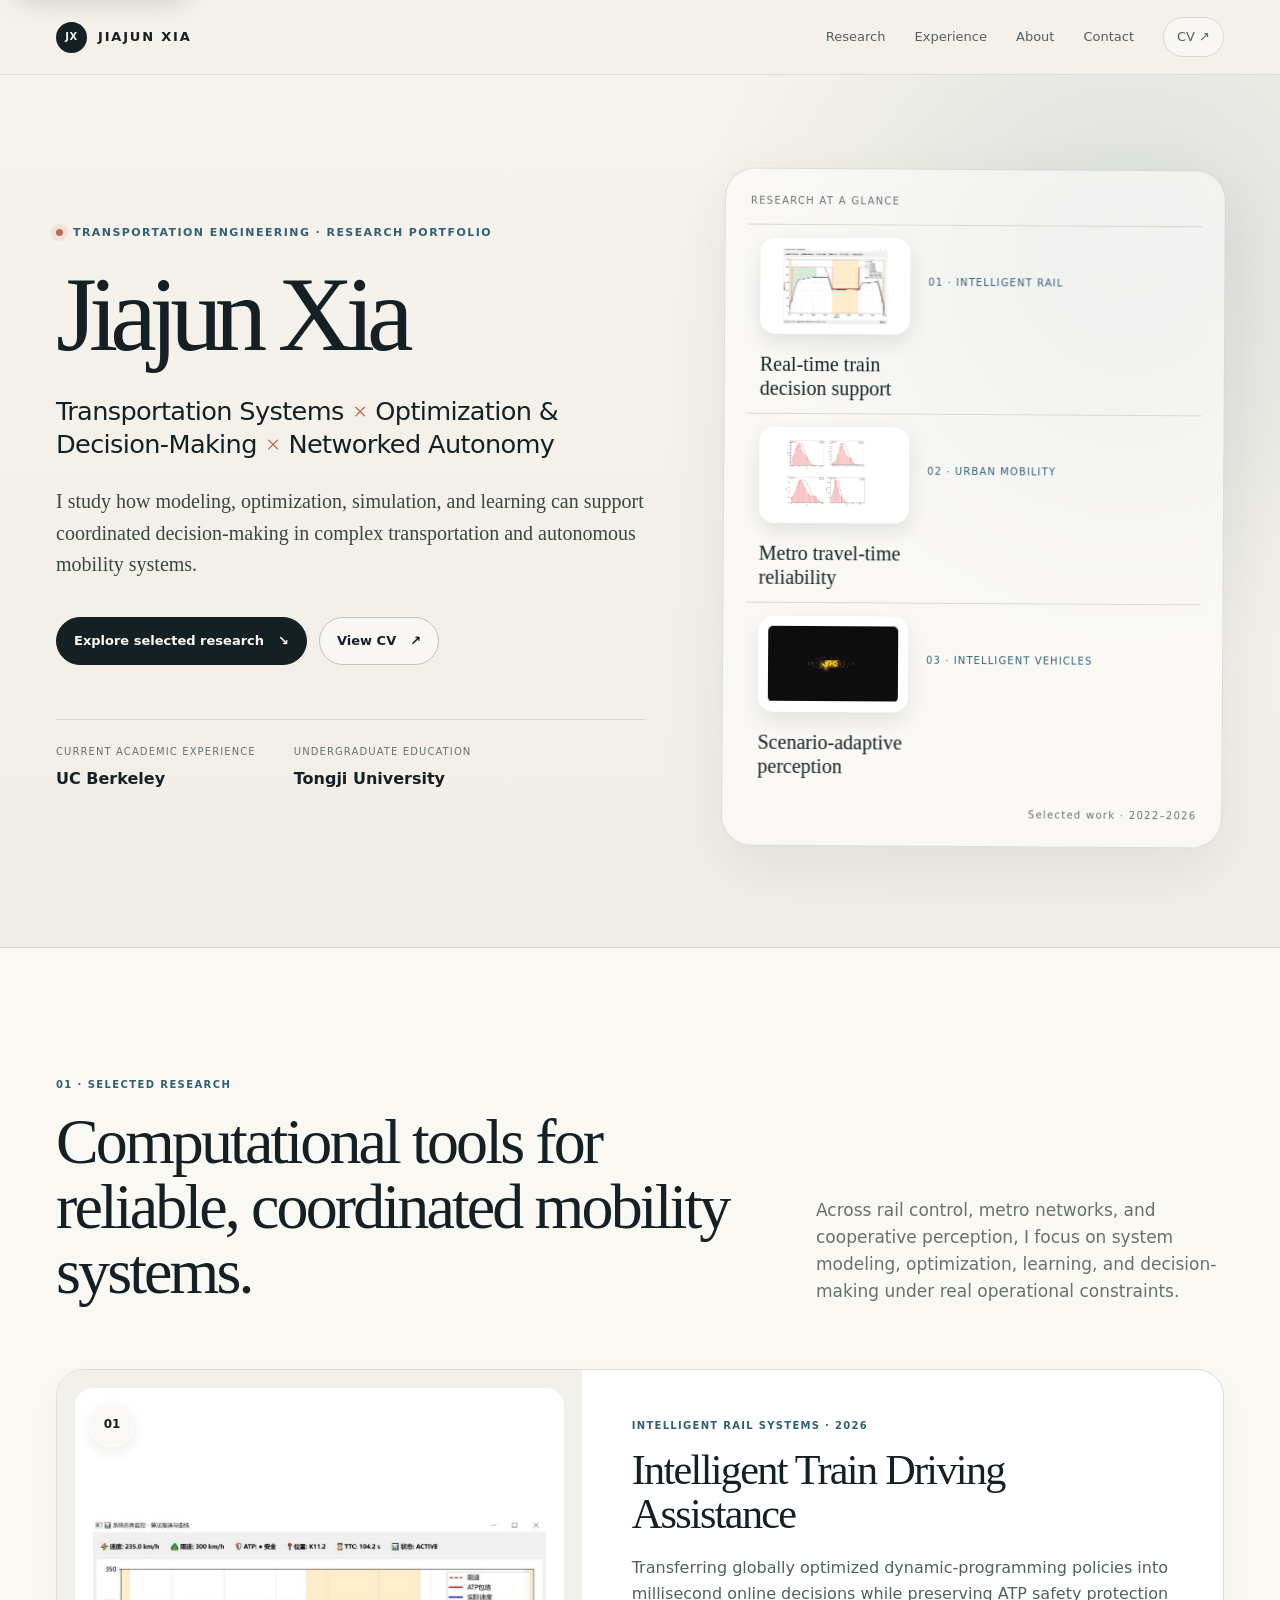
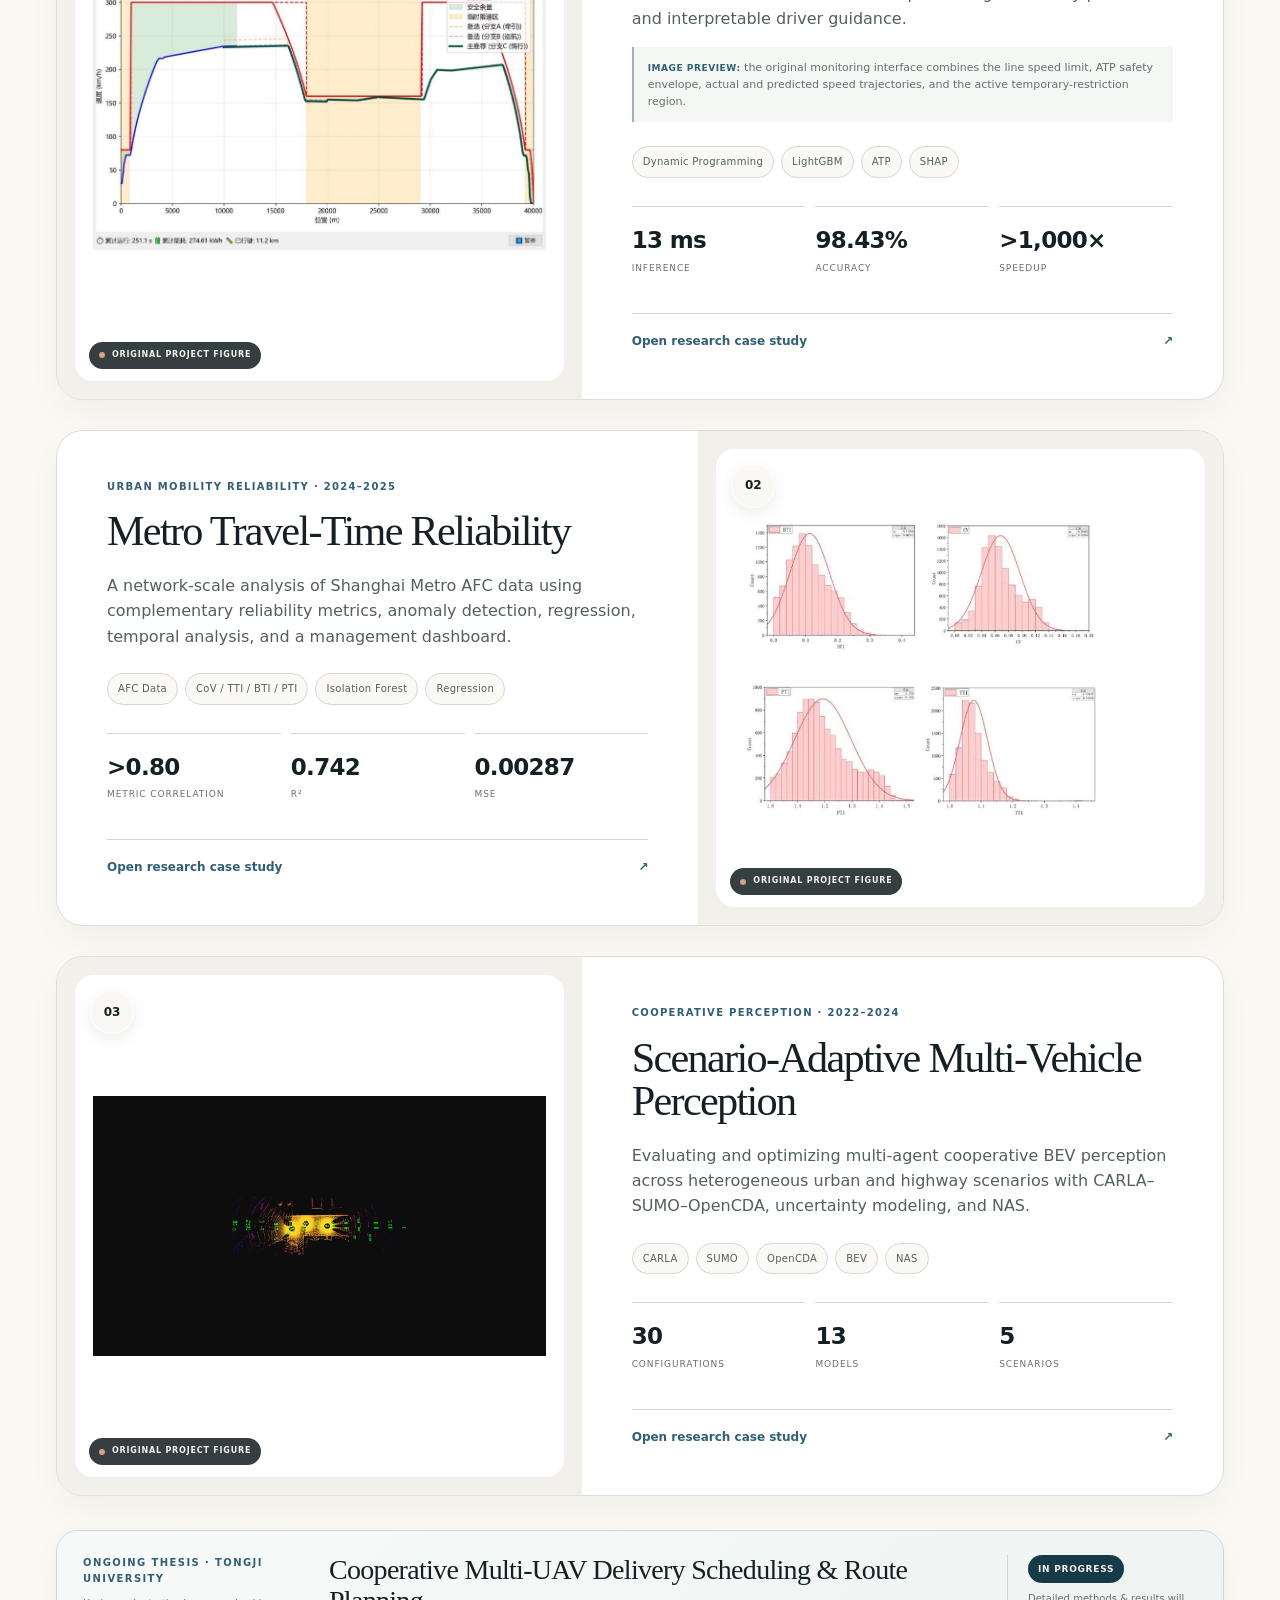
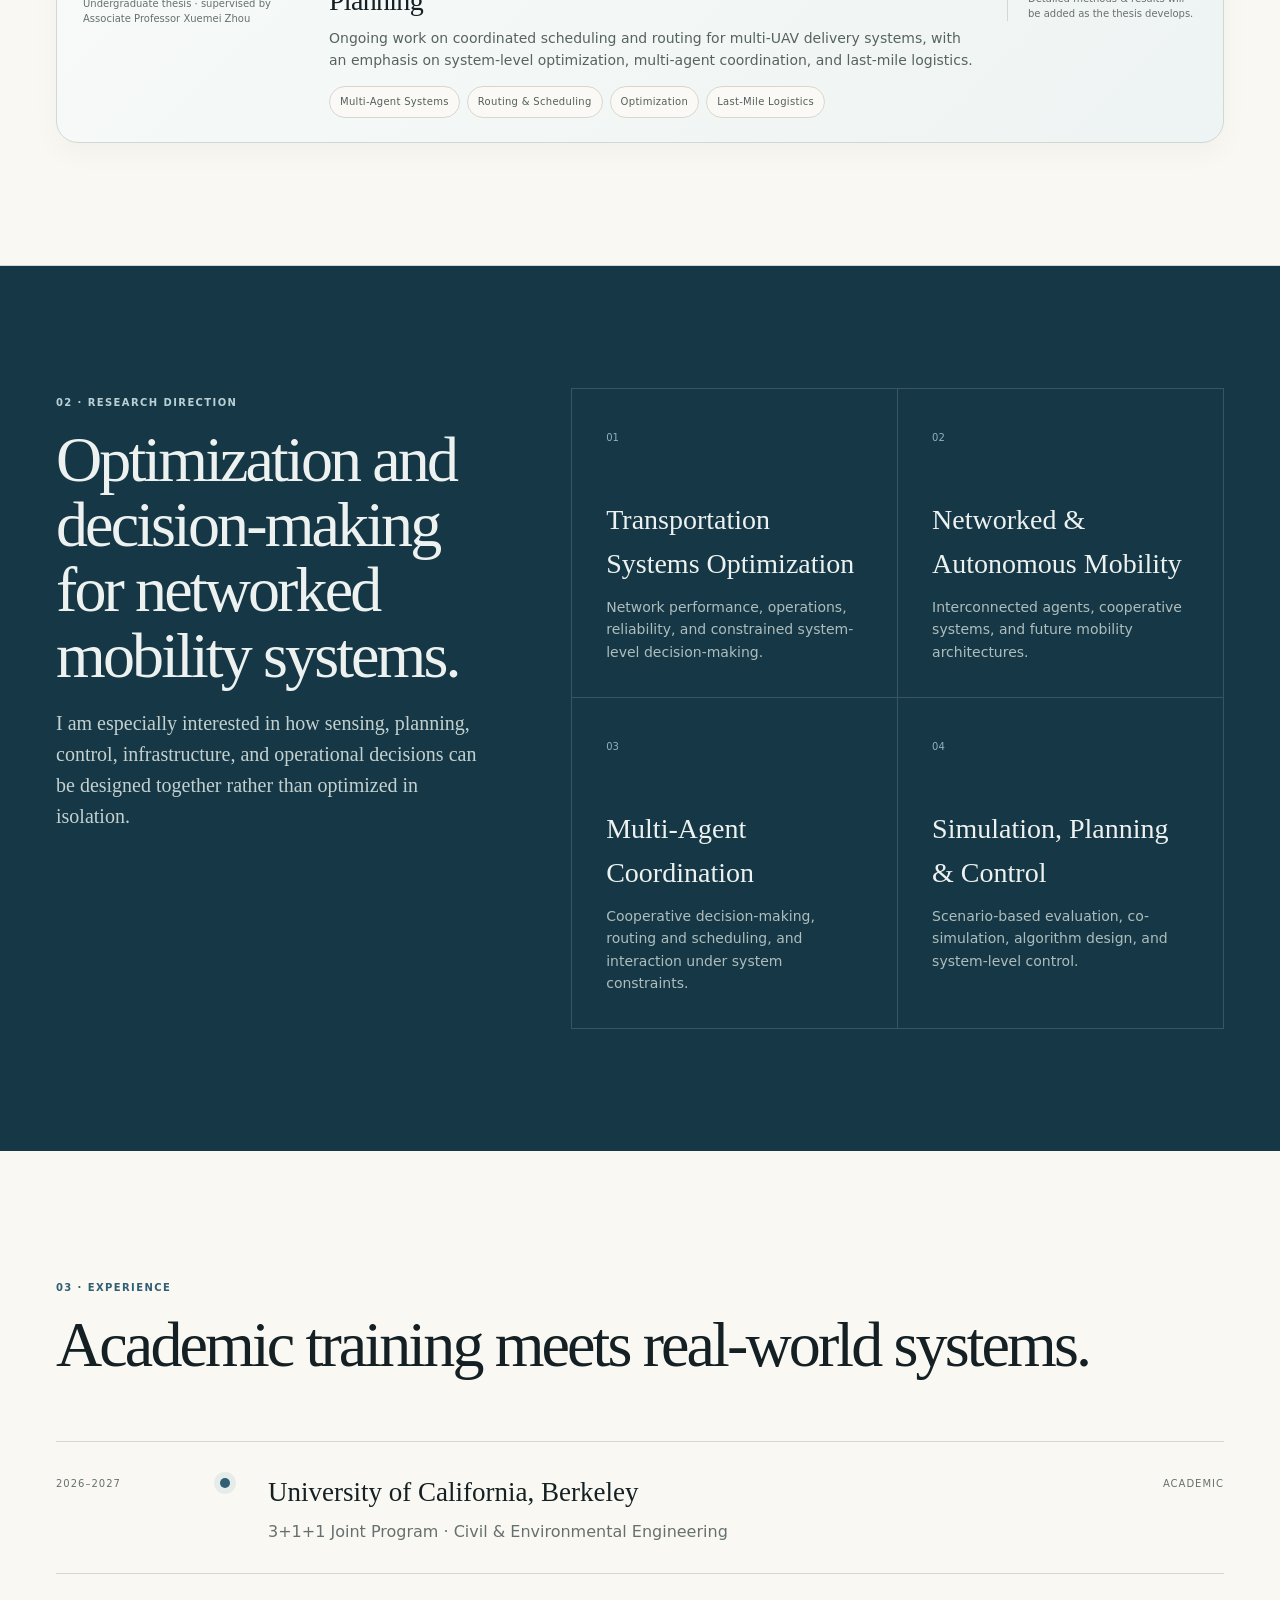
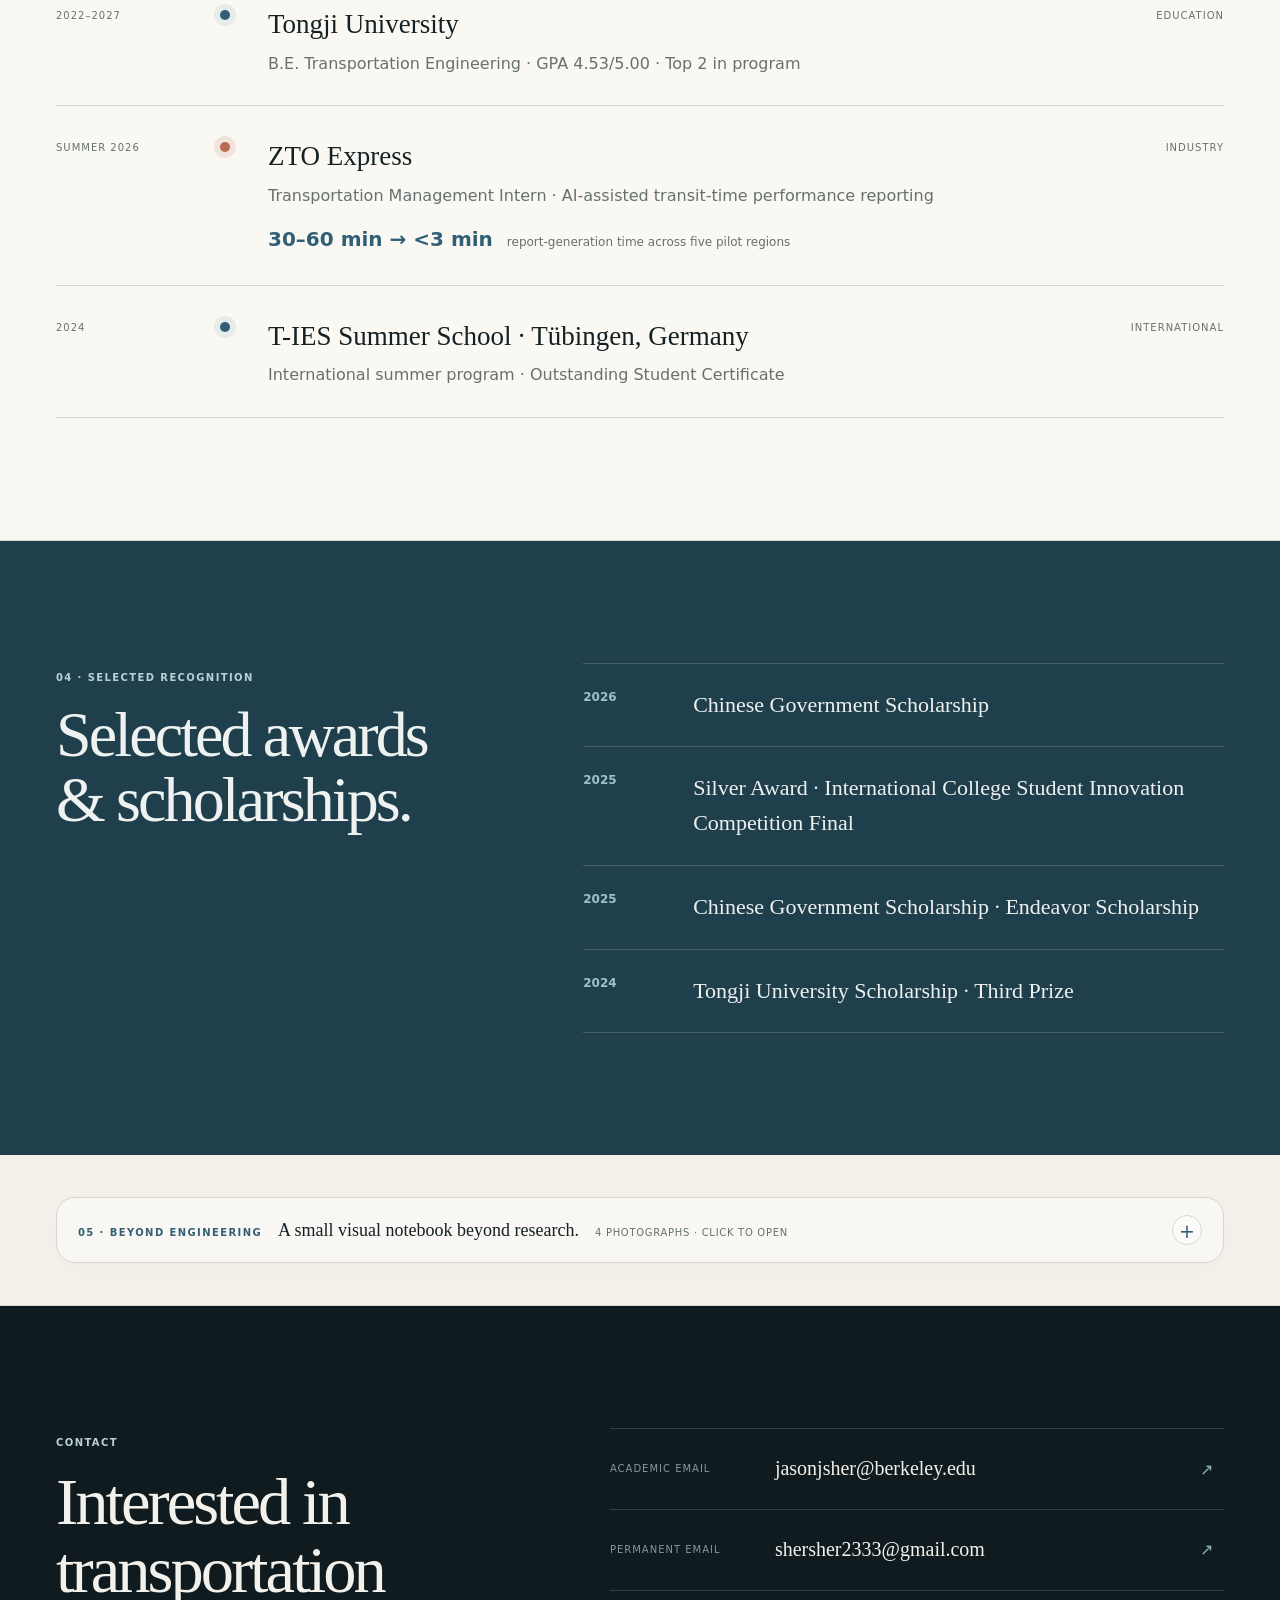
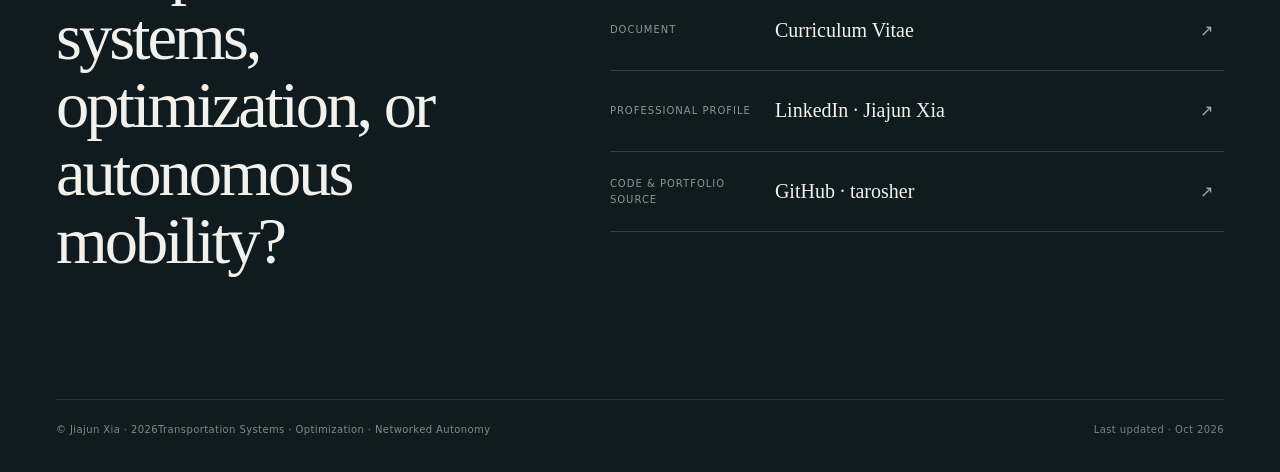
==== commit 03737d5c: "Switch index.html metadata to jiajunxia.com" ====
--- a/index.html
+++ b/index.html
@@ -6,7 +6,7 @@
 <title>Jiajun Xia | Transportation Systems, Optimization &amp; Autonomous Mobility</title>
 <meta content="Jiajun Xia is a transportation engineering student and researcher working on transportation systems optimization, networked autonomous mobility, simulation, and algorithmic decision-making." name="description"/>
 <link href="styles.css" rel="stylesheet"/>
-<meta content="#f4f1ea" name="theme-color"/><meta content="index, follow" name="robots"/><meta content="Jiajun Xia | Transportation Systems, Optimization &amp; Autonomous Mobility" property="og:title"/><meta content="Academic portfolio of Jiajun Xia, focused on transportation systems optimization, networked autonomous mobility, multi-agent coordination, simulation, and decision-making." property="og:description"/><meta content="website" property="og:type"/><meta content="https://jiajun-xia-website.vercel.app/" property="og:url"/><meta content="summary" name="twitter:card"/><link href="favicon.svg" rel="icon" type="image/svg+xml"/><link href="https://jiajun-xia-website.vercel.app/" rel="canonical"/></head>
+<meta content="#f4f1ea" name="theme-color"/><meta content="index, follow" name="robots"/><meta content="Jiajun Xia | Transportation Systems, Optimization &amp; Autonomous Mobility" property="og:title"/><meta content="Academic portfolio of Jiajun Xia, focused on transportation systems optimization, networked autonomous mobility, multi-agent coordination, simulation, and decision-making." property="og:description"/><meta content="website" property="og:type"/><meta content="Jiajun Xia" property="og:site_name"/><meta content="https://jiajunxia.com/" property="og:url"/><meta content="summary" name="twitter:card"/><link href="favicon.svg" rel="icon" type="image/svg+xml"/><link href="https://jiajunxia.com/" rel="canonical"/></head>
 <body class="home"><a class="skip-link" href="#top">Skip to main content</a>
 <nav><div class="wrap nav-inner"><a class="brand" href="#top"><span>JX</span> JIAJUN XIA</a><div class="nav-links"><a href="#research">Research</a><a href="#experience">Experience</a><a href="#about">About</a><a href="#contact">Contact</a><a class="nav-cv" href="resume_Jiajun_Xia.pdf" rel="noopener noreferrer" target="_blank">CV ↗</a></div></div></nav>
 <main id="top">
--- a/styles.css
+++ b/styles.css
@@ -103,3 +103,15 @@
   .album-card{flex-basis:205px}
   .album-card img{height:138px}
 }
+
+/* v8: compact current-thesis card */
+.ongoing-thesis{display:grid;grid-template-columns:220px minmax(0,1fr) 190px;gap:26px;align-items:start;margin-top:34px;padding:24px 26px;border:1px solid #cfd8d5;border-radius:22px;background:linear-gradient(135deg,#f7faf8,#eef4f3);box-shadow:0 10px 28px rgba(20,32,35,.035)}
+.ongoing-thesis-meta{display:flex;flex-direction:column;gap:9px}
+.ongoing-thesis-meta small{font-size:10px;line-height:1.5;color:var(--muted)}
+.ongoing-thesis-main h3{font-family:Georgia,serif;font-size:28px;font-weight:500;line-height:1.1;letter-spacing:-.025em;margin:0 0 10px}
+.ongoing-thesis-main p{font-size:14px;color:#566360;margin:0 0 15px;max-width:760px}
+.ongoing-thesis-status{padding-left:20px;border-left:1px solid #cfd8d5;display:flex;flex-direction:column;gap:8px}
+.ongoing-thesis-status span{display:inline-flex;align-self:flex-start;padding:7px 10px;border-radius:999px;background:#173a48;color:#f4f1ea;font-size:9px;font-weight:800;letter-spacing:.08em;text-transform:uppercase}
+.ongoing-thesis-status small{font-size:10px;line-height:1.5;color:var(--muted)}
+@media(max-width:980px){.ongoing-thesis{grid-template-columns:1fr}.ongoing-thesis-status{padding-left:0;padding-top:14px;border-left:0;border-top:1px solid #cfd8d5}}
+@media(max-width:680px){.ongoing-thesis{padding:20px 18px}.ongoing-thesis-main h3{font-size:24px}}
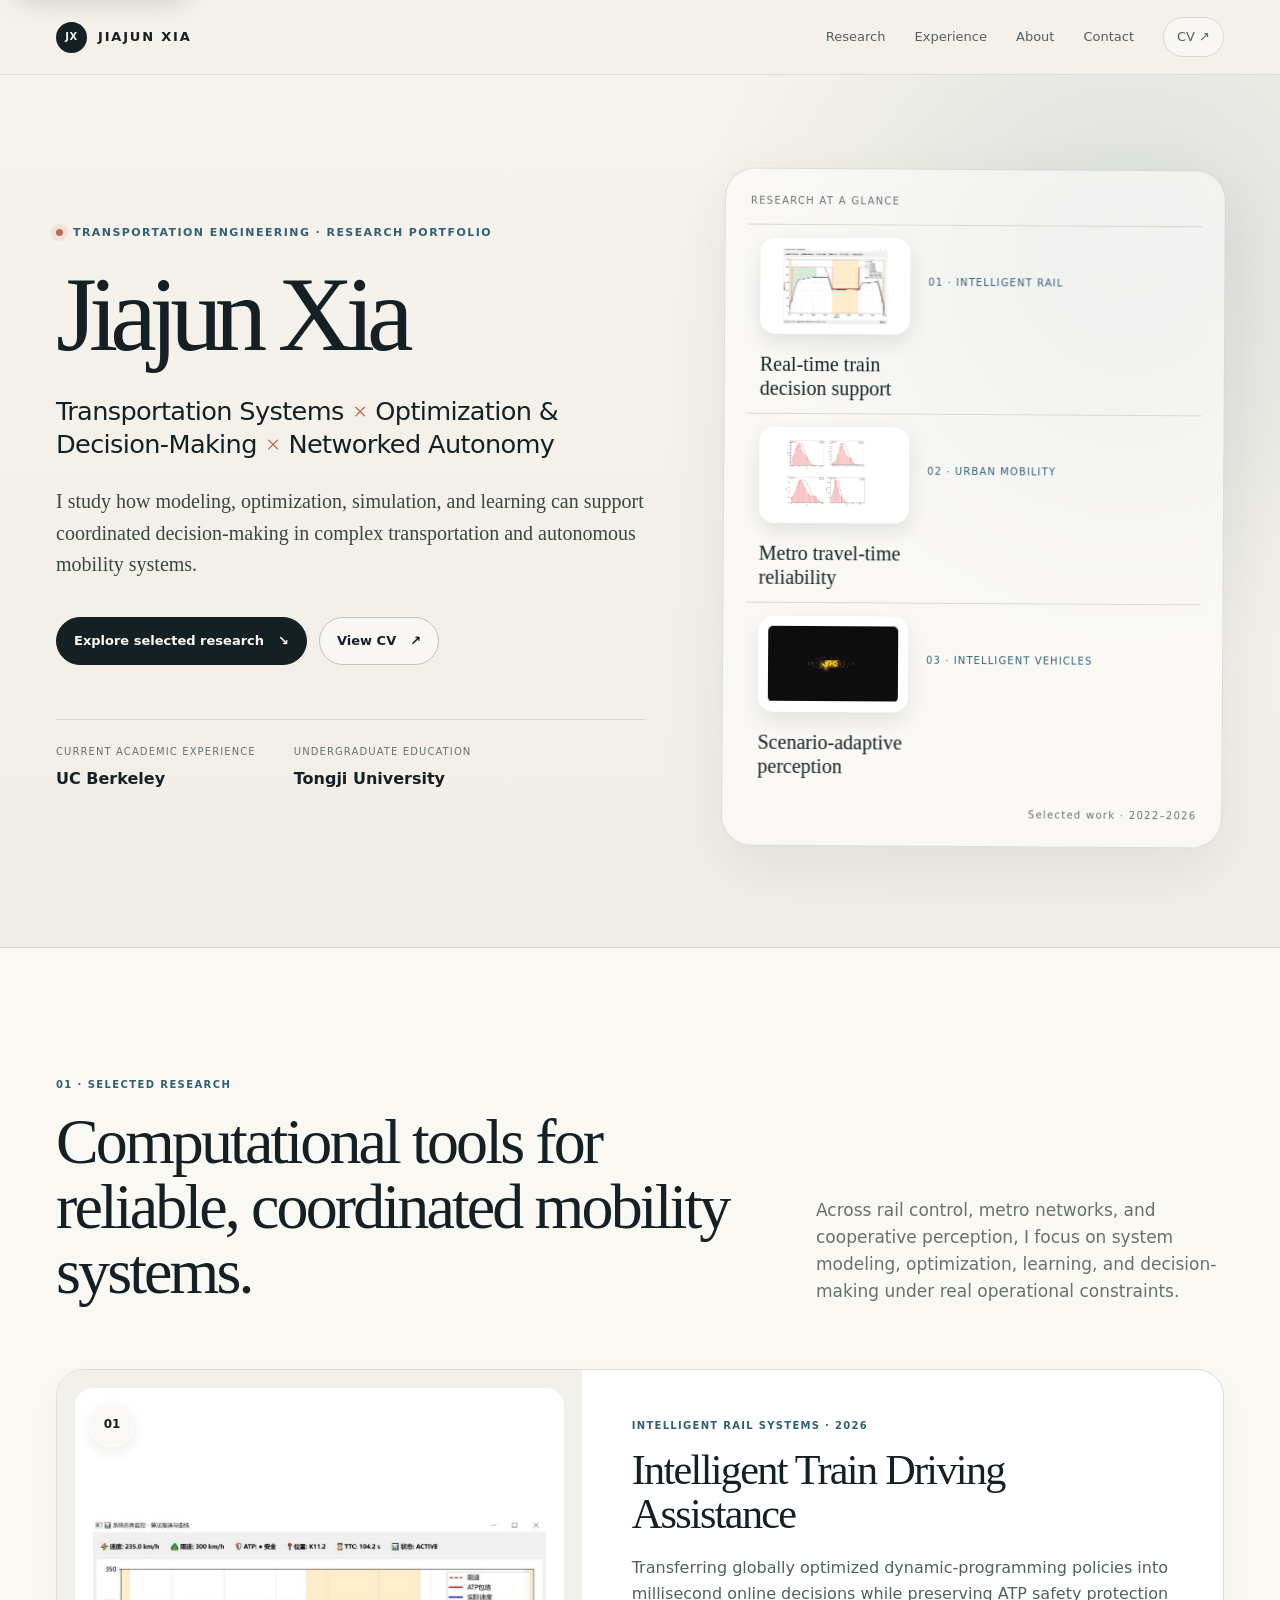
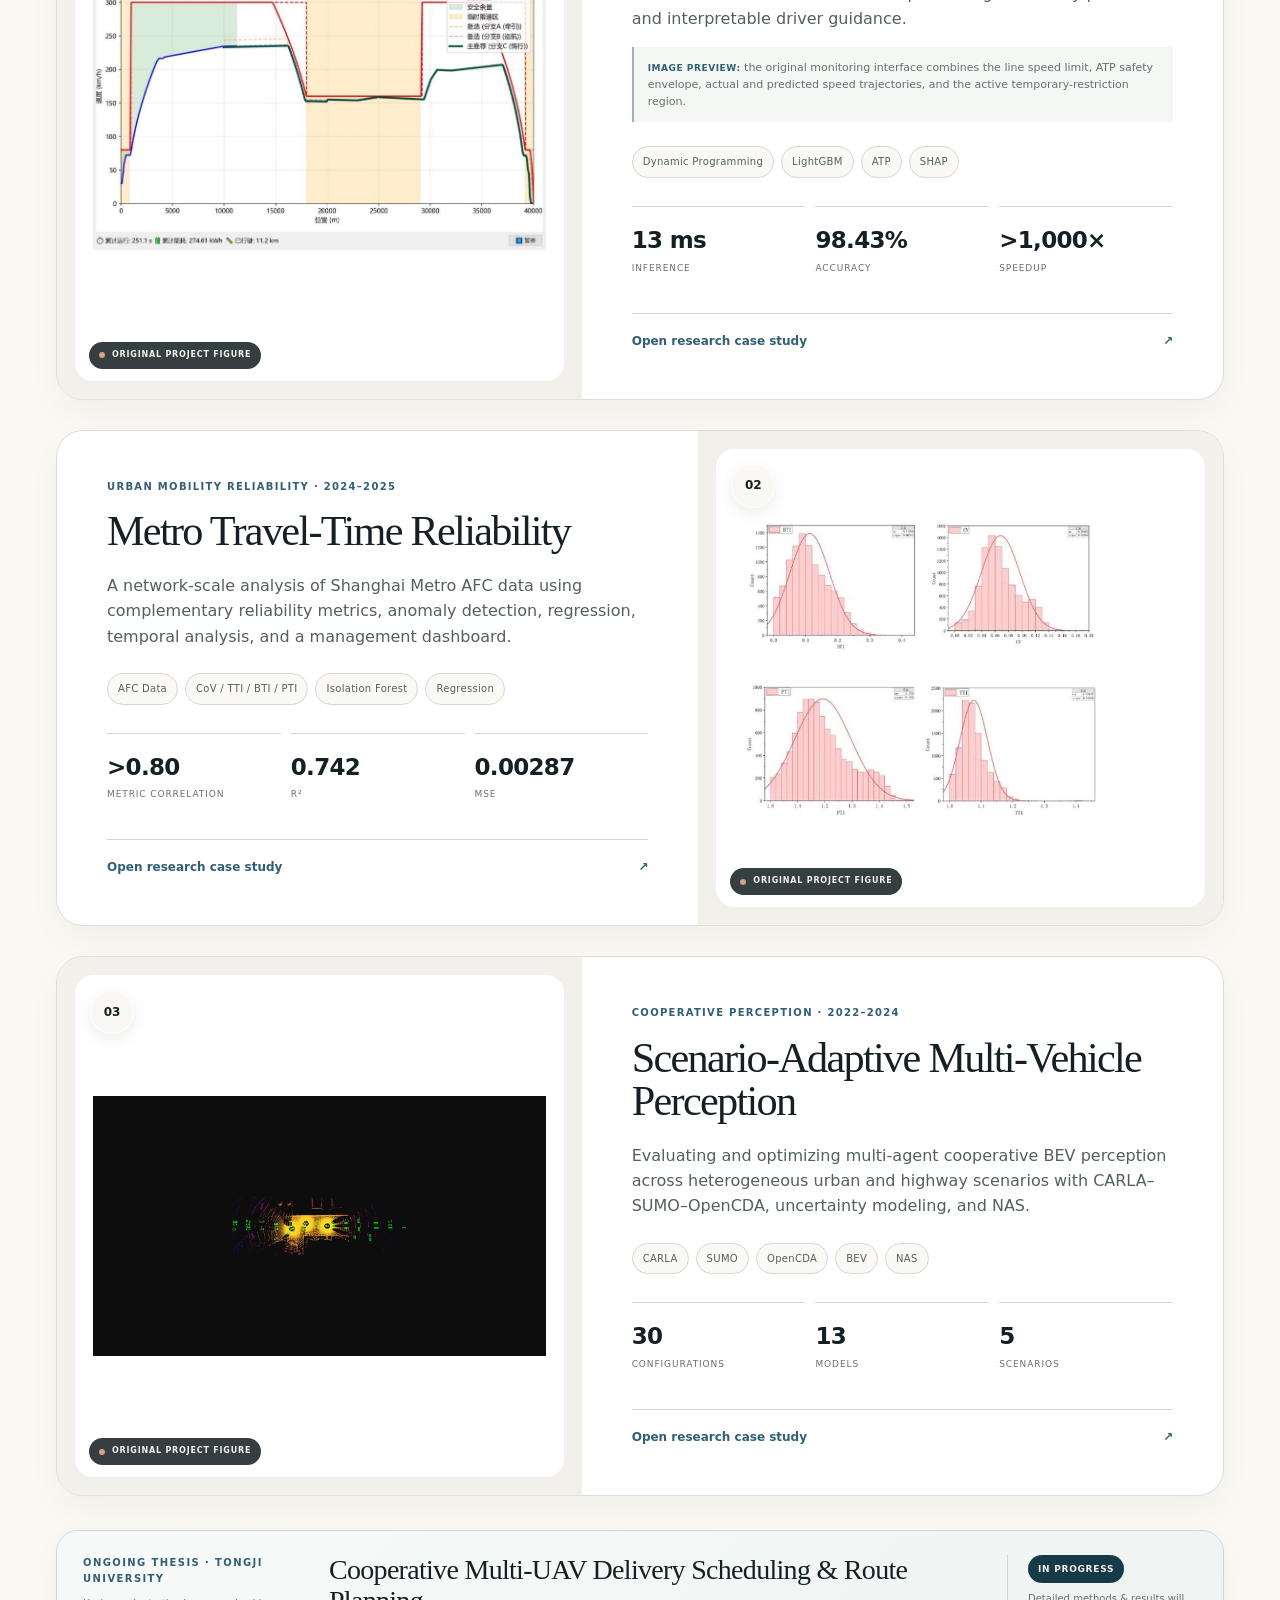
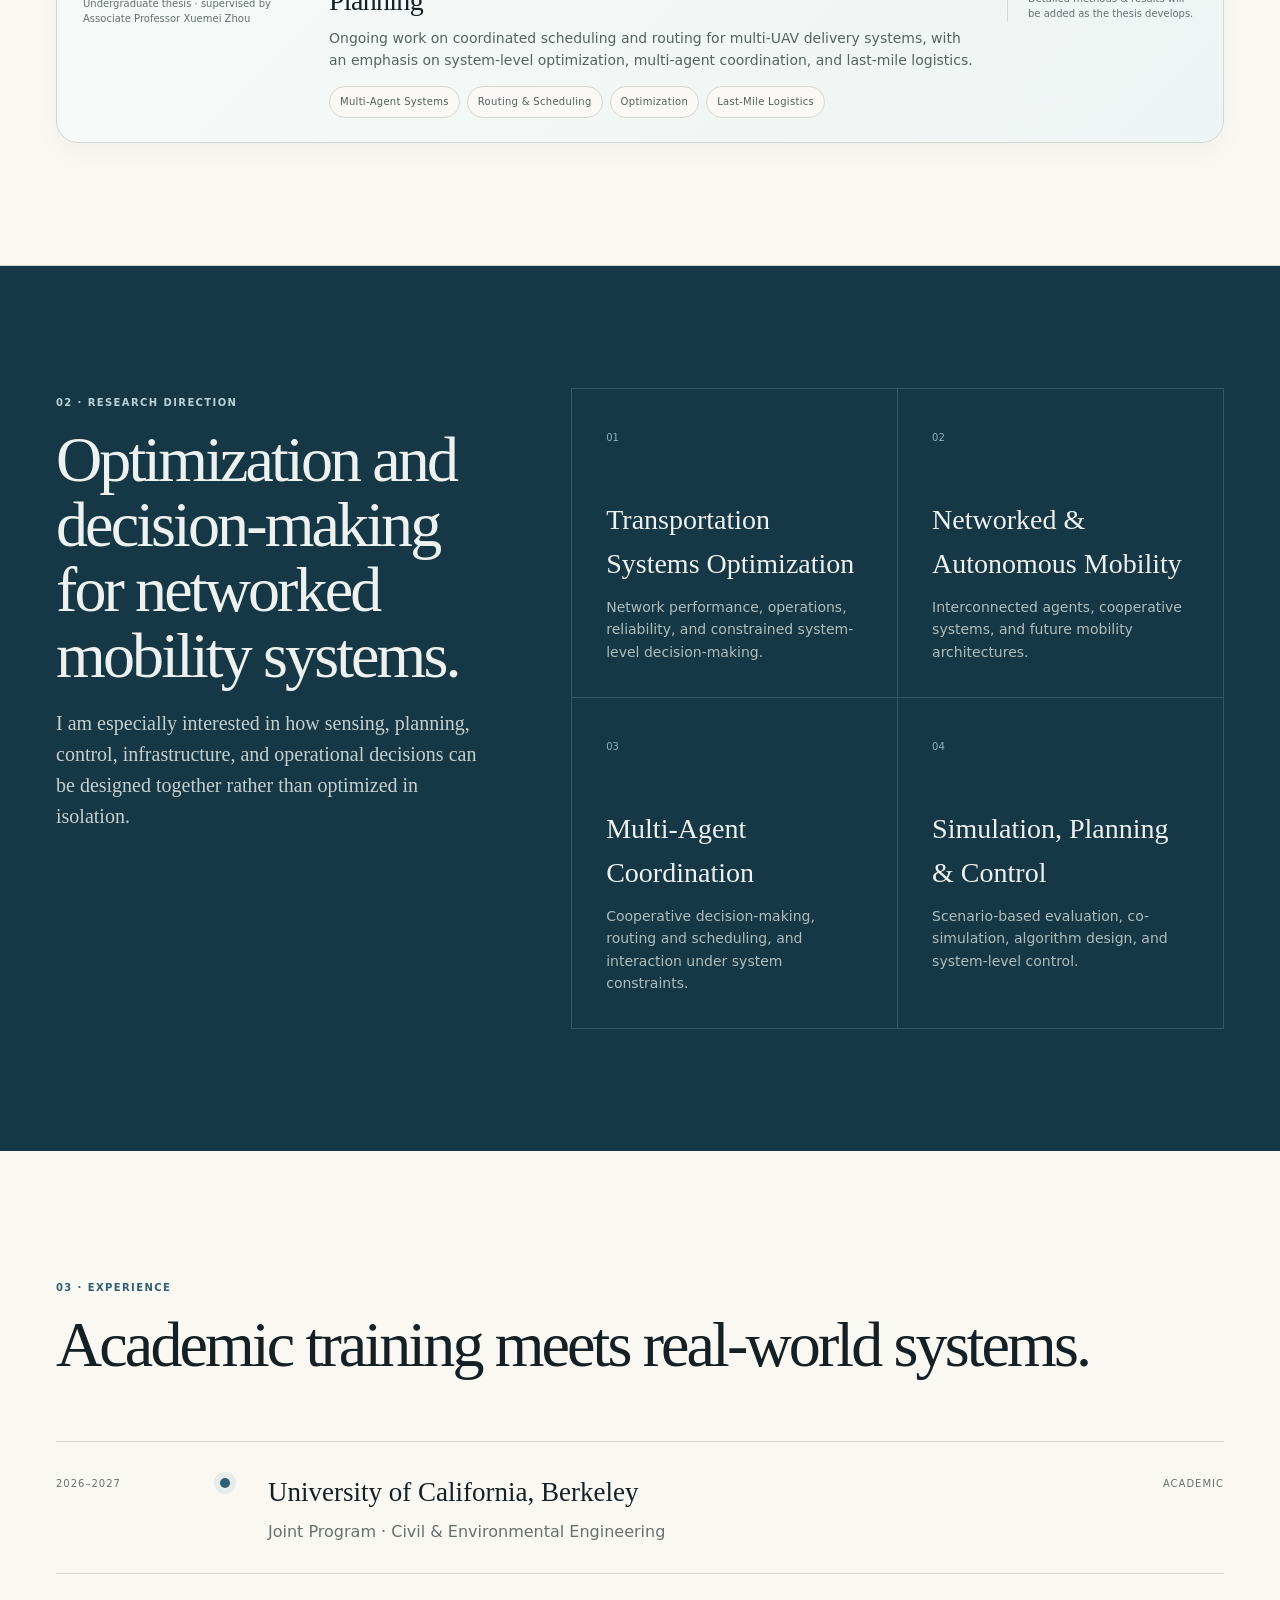
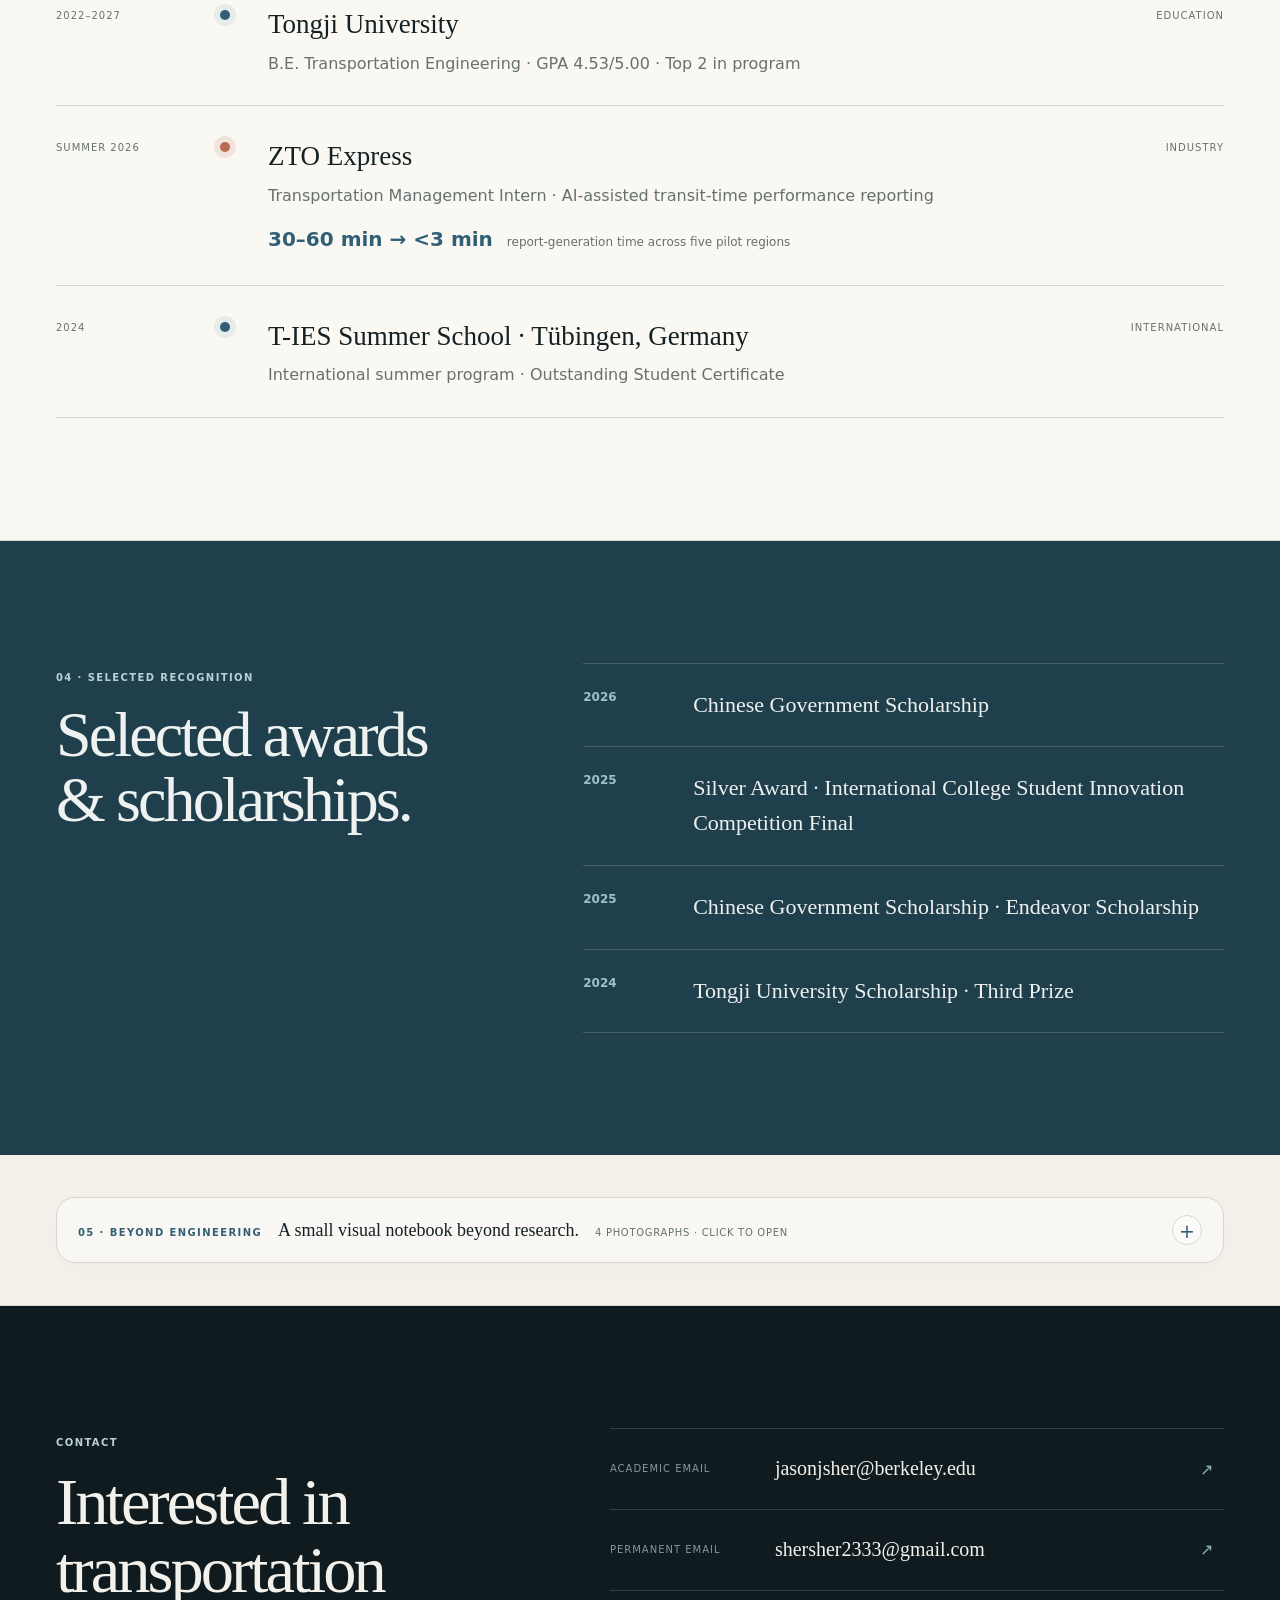
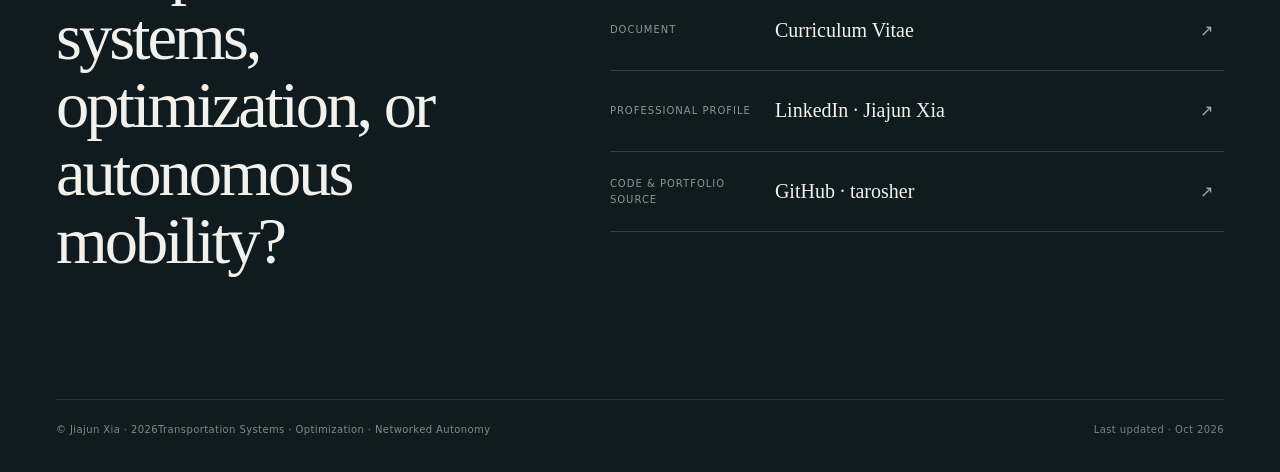
==== commit 6771ea15: "Simplify Berkeley program label to Joint Program" ====
--- a/index.html
+++ b/index.html
@@ -6,7 +6,7 @@
 <title>Jiajun Xia | Transportation Systems, Optimization &amp; Autonomous Mobility</title>
 <meta content="Jiajun Xia is a transportation engineering student and researcher working on transportation systems optimization, networked autonomous mobility, simulation, and algorithmic decision-making." name="description"/>
 <link href="styles.css" rel="stylesheet"/>
-<meta content="#f4f1ea" name="theme-color"/><meta content="index, follow" name="robots"/><meta content="Jiajun Xia | Transportation Systems, Optimization &amp; Autonomous Mobility" property="og:title"/><meta content="Academic portfolio of Jiajun Xia, focused on transportation systems optimization, networked autonomous mobility, multi-agent coordination, simulation, and decision-making." property="og:description"/><meta content="website" property="og:type"/><meta content="Jiajun Xia" property="og:site_name"/><meta content="https://jiajunxia.com/" property="og:url"/><meta content="summary" name="twitter:card"/><link href="favicon.svg" rel="icon" type="image/svg+xml"/><link href="https://jiajunxia.com/" rel="canonical"/></head>
+<meta content="#f4f1ea" name="theme-color"/><meta content="index, follow" name="robots"/><meta content="Jiajun Xia | Transportation Systems, Optimization &amp; Autonomous Mobility" property="og:title"/><meta content="Academic portfolio of Jiajun Xia, focused on transportation systems optimization, networked autonomous mobility, multi-agent coordination, simulation, and decision-making." property="og:description"/><meta content="website" property="og:type"/><meta content="Jiajun Xia" property="og:site_name"/><meta content="https://jiajunxia.com/" property="og:url"/><meta content="summary" name="twitter:card"/><link href="favicon.svg" rel="icon" type="image/svg+xml"/><link href="https://jiajunxia.com/" rel="canonical"/><script type="application/ld+json">{"@context":"https://schema.org","@type":"Person","name":"Jiajun Xia","url":"https://jiajunxia.com/","sameAs":["https://www.linkedin.com/in/jiajun-xia-87ab18298/","https://github.com/tarosher"],"affiliation":[{"@type":"EducationalOrganization","name":"University of California, Berkeley"},{"@type":"EducationalOrganization","name":"Tongji University"}],"knowsAbout":["Transportation systems optimization","Networked autonomous mobility","Multi-agent coordination","Simulation","Routing and scheduling","Intelligent transportation systems"]}</script></head>
 <body class="home"><a class="skip-link" href="#top">Skip to main content</a>
 <nav><div class="wrap nav-inner"><a class="brand" href="#top"><span>JX</span> JIAJUN XIA</a><div class="nav-links"><a href="#research">Research</a><a href="#experience">Experience</a><a href="#about">About</a><a href="#contact">Contact</a><a class="nav-cv" href="resume_Jiajun_Xia.pdf" rel="noopener noreferrer" target="_blank">CV ↗</a></div></div></nav>
 <main id="top">
@@ -38,7 +38,7 @@
 </div>
 </div></section>
 <section class="capability-section" id="about"><div class="wrap capability-grid"><div class="capability-copy"><span class="micro-label light">02 · RESEARCH DIRECTION</span><h2>Optimization and decision-making for networked mobility systems.</h2><p>I am especially interested in how sensing, planning, control, infrastructure, and operational decisions can be designed together rather than optimized in isolation.</p></div><div class="capability-map"><div class="cap-item"><span>01</span><h3>Transportation Systems Optimization</h3><p>Network performance, operations, reliability, and constrained system-level decision-making.</p></div><div class="cap-item"><span>02</span><h3>Networked &amp; Autonomous Mobility</h3><p>Interconnected agents, cooperative systems, and future mobility architectures.</p></div><div class="cap-item"><span>03</span><h3>Multi-Agent Coordination</h3><p>Cooperative decision-making, routing and scheduling, and interaction under system constraints.</p></div><div class="cap-item"><span>04</span><h3>Simulation, Planning &amp; Control</h3><p>Scenario-based evaluation, co-simulation, algorithm design, and system-level control.</p></div></div></div></section>
-<section class="section-light" id="experience"><div class="wrap"><div class="section-head-v3 compact"><div><span class="micro-label">03 · EXPERIENCE</span><h2>Academic training meets real-world systems.</h2></div></div><div class="timeline-v3"><div class="tl-row"><div class="tl-year">2026–2027</div><div class="tl-dot"></div><div class="tl-main"><h3>University of California, Berkeley</h3><p>3+1+1 Joint Program · Civil &amp; Environmental Engineering</p></div><div class="tl-type">Academic</div></div><div class="tl-row"><div class="tl-year">2022–2027</div><div class="tl-dot"></div><div class="tl-main"><h3>Tongji University</h3><p>B.E. Transportation Engineering · GPA 4.53/5.00 · Top 2 in program</p></div><div class="tl-type">Education</div></div><div class="tl-row"><div class="tl-year">Summer 2026</div><div class="tl-dot accent"></div><div class="tl-main"><h3>ZTO Express</h3><p>Transportation Management Intern · AI-assisted transit-time performance reporting</p><div class="impact-inline"><b>30–60 min → &lt;3 min</b><span>report-generation time across five pilot regions</span></div></div><div class="tl-type">Industry</div></div><div class="tl-row"><div class="tl-year">2024</div><div class="tl-dot"></div><div class="tl-main"><h3>T-IES Summer School · Tübingen, Germany</h3><p>International summer program · Outstanding Student Certificate</p></div><div class="tl-type">International</div></div></div></div></section>
+<section class="section-light" id="experience"><div class="wrap"><div class="section-head-v3 compact"><div><span class="micro-label">03 · EXPERIENCE</span><h2>Academic training meets real-world systems.</h2></div></div><div class="timeline-v3"><div class="tl-row"><div class="tl-year">2026–2027</div><div class="tl-dot"></div><div class="tl-main"><h3>University of California, Berkeley</h3><p>Joint Program · Civil &amp; Environmental Engineering</p></div><div class="tl-type">Academic</div></div><div class="tl-row"><div class="tl-year">2022–2027</div><div class="tl-dot"></div><div class="tl-main"><h3>Tongji University</h3><p>B.E. Transportation Engineering · GPA 4.53/5.00 · Top 2 in program</p></div><div class="tl-type">Education</div></div><div class="tl-row"><div class="tl-year">Summer 2026</div><div class="tl-dot accent"></div><div class="tl-main"><h3>ZTO Express</h3><p>Transportation Management Intern · AI-assisted transit-time performance reporting</p><div class="impact-inline"><b>30–60 min → &lt;3 min</b><span>report-generation time across five pilot regions</span></div></div><div class="tl-type">Industry</div></div><div class="tl-row"><div class="tl-year">2024</div><div class="tl-dot"></div><div class="tl-main"><h3>T-IES Summer School · Tübingen, Germany</h3><p>International summer program · Outstanding Student Certificate</p></div><div class="tl-type">International</div></div></div></div></section>
 <section class="recognition-v3"><div class="wrap recog-grid"><div><span class="micro-label light">04 · SELECTED RECOGNITION</span><h2>Selected awards &amp; scholarships.</h2></div><div class="recog-list"><div><b>2026</b><span>Chinese Government Scholarship</span></div><div><b>2025</b><span>Silver Award · International College Student Innovation Competition Final</span></div><div><b>2025</b><span>Chinese Government Scholarship · Endeavor Scholarship</span></div><div><b>2024</b><span>Tongji University Scholarship · Third Prize</span></div></div></div></section>
 <section class="beyond-v3 beyond-compact"><div class="wrap"><details class="photo-album"><summary><div class="album-summary-main"><span class="micro-label">05 · BEYOND ENGINEERING</span><strong>A small visual notebook beyond research.</strong><small>4 photographs · click to open</small></div><span class="album-toggle" aria-hidden="true">+</span></summary><div class="album-body"><p class="album-intro">A compact collection from places that have shaped how I think about cities, infrastructure, and international collaboration. Scroll horizontally to browse.</p><div class="album-track"><figure class="album-card"><img alt="Jiajun Xia outside the European Parliament in France" loading="lazy" src="assets/life/european-parliament.jpg"/><figcaption><b>European Parliament</b><span>France · international perspective</span></figcaption></figure><figure class="album-card"><img alt="Jiajun Xia during a visit in Tübingen, Germany" loading="lazy" src="assets/life/tuebingen.jpg"/><figcaption><b>Tübingen</b><span>Germany · summer school &amp; travel</span></figcaption></figure><figure class="album-card"><img alt="Jiajun Xia in San Francisco with the Bay Bridge in the background" loading="lazy" src="assets/life/san-francisco-bay-bridge.jpg"/><figcaption><b>San Francisco · Bay Bridge</b><span>California · cities &amp; infrastructure</span></figcaption></figure><figure class="album-card"><img alt="Jiajun Xia at Tongji University in Shanghai" loading="lazy" src="assets/life/tongji-university.jpg"/><figcaption><b>Tongji University</b><span>Shanghai · academic home</span></figcaption></figure></div></div></details></div></section>
 <section class="contact-v3" id="contact"><div class="wrap contact-v3-inner"><div><span class="micro-label light">CONTACT</span><h2>Interested in transportation systems, optimization, or autonomous mobility?</h2></div><div class="contact-links"><a href="mailto:jasonjsher@berkeley.edu"><small>Academic email</small><strong>jasonjsher@berkeley.edu</strong><span>↗</span></a><a href="mailto:shersher2333@gmail.com"><small>Permanent email</small><strong>shersher2333@gmail.com</strong><span>↗</span></a><a href="resume_Jiajun_Xia.pdf" rel="noopener noreferrer" target="_blank"><small>Document</small><strong>Curriculum Vitae</strong><span>↗</span></a><a href="https://www.linkedin.com/in/jiajun-xia-87ab18298/" rel="noopener noreferrer" target="_blank"><small>Professional profile</small><strong>LinkedIn · Jiajun Xia</strong><span>↗</span></a><a href="https://github.com/tarosher" rel="noopener noreferrer" target="_blank"><small>Code &amp; portfolio source</small><strong>GitHub · tarosher</strong><span>↗</span></a></div><footer><span>© Jiajun Xia · 2026</span><span>Transportation Systems · Optimization · Networked Autonomy</span><span class="update-note">Last updated · Oct 2026</span></footer></div></section>
